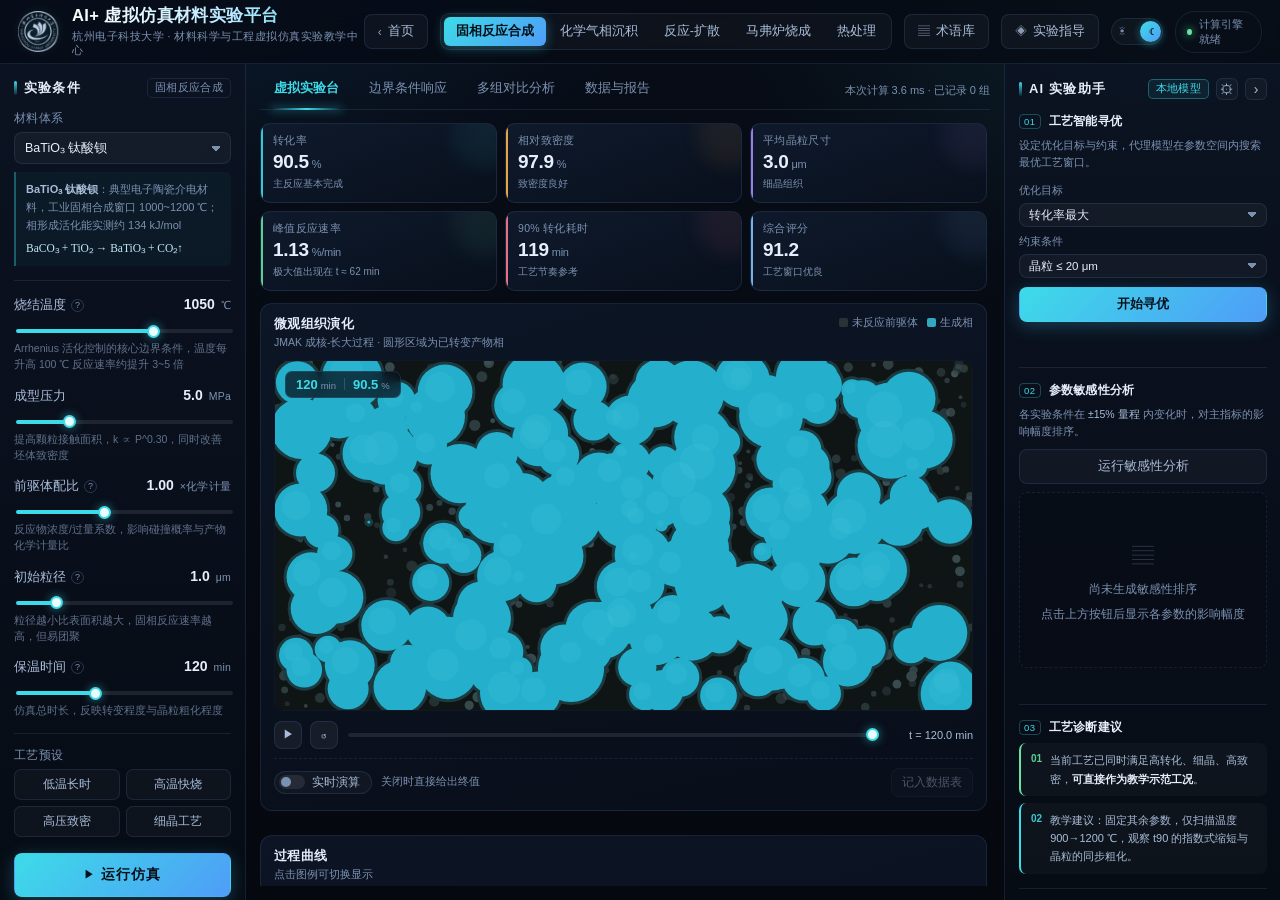
==== lab.html @ fe25102e "初始提交：AI+ 虚拟仿真材料实验平台 面向材料专业教学与工艺探索的网页端虚拟仿真平台，零外部依赖， 原生 HTML/CSS/JS 实现，双击 index.html 或本地起静态服务即可运行。  五个" ====
<!DOCTYPE html>
<html lang="zh-CN" data-theme="dark">
<head>
<meta charset="UTF-8">
<meta name="viewport" content="width=device-width, initial-scale=1.0">
<title>实验台 · AI+ 虚拟仿真材料实验平台</title>
<meta name="description" content="虚拟仿真材料实验台：调节温度、压力、浓度与装炉位置，实时逐步求解反应过程，支持多组对比、敏感性分析与实验报告生成。">
<link rel="icon" type="image/png" href="assets/favicon.png">
<meta name="theme-color" content="#0b1524">
<script>
  /* 首屏即应用主题，避免刷新时闪白/闪黑 */
  (function () {
    try {
      var t = localStorage.getItem('hdu-lab-theme');
      if (t === 'light' || t === 'dark') document.documentElement.setAttribute('data-theme', t);
    } catch (e) {}
  })();
</script>
<link rel="stylesheet" href="css/style.css">
</head>
<body>
<div class="app">

  <!-- 窄屏提示：<1180px 时自动出现 -->
  <div class="narrow-hint" id="narrowHint" hidden>
    <b>窄屏模式</b>
    <span>当前窗口宽度不足 1180px，实验台已改为纵向堆叠显示，图表与参数建议在更宽的屏幕（如 1366×768 以上）上使用。</span>
    <button class="nh-close" id="btnNarrowClose" type="button">知道了</button>
  </div>

  <!-- ======================= 顶部品牌栏 ======================= -->
  <header class="topbar">
    <div class="brand">
      <div class="brand-mark">
        <img class="bm-light" src="assets/hdu-emblem-light.png" alt="杭州电子科技大学校徽">
        <img class="bm-blue" src="assets/hdu-emblem-blue.png" alt="">
      </div>
      <div class="brand-text">
        <h1>AI+ 虚拟仿真材料实验平台</h1>
        <p>杭州电子科技大学 · 材料科学与工程虚拟仿真实验教学中心</p>
      </div>
    </div>
    <div class="top-right">
      <a class="btn ghost home-back" href="index.html" title="返回首页">
        <span class="ico">‹</span> 首页
      </a>
      <div class="seg" id="moduleSwitch"></div>
      <button class="btn ghost" id="btnGlossary">
        <span class="ico">▤</span> 术语库
      </button>
      <button class="btn ghost" id="btnGuide">
        <span class="ico">◈</span> 实验指导
      </button>
      <button class="theme-switch" id="btnTheme" role="switch" aria-checked="true" title="切换亮色 / 深色模式" aria-label="切换亮色 / 深色模式">
        <i class="ts-ico sun">☀</i><i class="ts-ico moon">☾</i><span class="ts-knob"></span>
      </button>
      <div class="status-pill"><i></i><span>计算引擎就绪</span></div>
    </div>
  </header>

  <main class="layout">

    <!-- ======================= 左：实验条件 ======================= -->
    <aside class="panel panel-left">
      <div class="panel-head">
        <h2>实验条件</h2>
        <span class="tag" id="moduleTag">固相反应</span>
      </div>

      <div class="sub-block">
        <label class="field-label">材料体系</label>
        <div class="select-wrap">
          <select id="materialSelect"></select>
        </div>
        <div class="material-note" id="materialNote"></div>
      </div>

      <div class="divider"></div>

      <div class="sliders" id="paramList"></div>

      <div class="divider"></div>

      <div class="sub-block">
        <label class="field-label">工艺预设</label>
        <div class="preset-grid" id="presetList"></div>
      </div>

      <button class="btn primary run-btn" id="btnRun">
        <span class="run-ico">▶</span> 运行仿真
      </button>
      <div class="run-hint">调整参数后点击运行，结果将自动写入数据记录</div>
    </aside>

    <!-- ======================= 中：主工作区 ======================= -->
    <section class="stage">
      <div class="tabs" id="mainTabs">
        <button class="tab active" data-tab="bench">虚拟实验台</button>
        <button class="tab" data-tab="response">边界条件响应</button>
        <button class="tab" data-tab="compare">多组对比分析</button>
        <button class="tab" data-tab="data">数据与报告</button>
        <div class="tab-info" id="tabInfo"></div>
      </div>

      <!-- ---------- 实验台 ---------- -->
      <div class="tab-body active" data-body="bench">
        <div class="kpi-row" id="kpiRow"></div>

        <div class="viz-grid">
          <div class="card viz-card">
            <div class="card-head">
              <div>
                <h3 id="vizTitle">微观组织演化</h3>
                <span class="card-sub" id="vizSub">JMAK 成核-长大过程实时可视化</span>
              </div>
              <div class="legend" id="vizLegend"></div>
            </div>
            <div class="canvas-wrap">
              <canvas id="vizCanvas"></canvas>
              <div class="viz-hud">
                <span class="hud-item"><b id="hudT">0</b><i>min</i></span>
                <span class="hud-sep"></span>
                <span class="hud-item"><b id="hudP">0</b><i id="hudPUnit">%</i></span>
              </div>
            </div>
            <div class="viz-bar">
              <button class="btn icon" id="btnPlay" title="播放/暂停">▶</button>
              <button class="btn icon" id="btnRewind" title="回到起点">↺</button>
              <input type="range" id="timeline" min="0" max="1000" value="1000">
              <span class="time-read" id="timeLabel">t = 0 min</span>
            </div>
            <div class="live-bar" id="liveBar">
              <div class="live-row">
                <button class="live-toggle" id="btnLive" role="switch" aria-checked="false"
                        title="不预先算完整段，按真实时间逐步求解">
                  <span class="lt-track"><i></i></span>
                  <span class="lt-text">实时演算</span>
                </button>
                <span class="live-state" id="liveState">关闭时直接给出终值</span>
                <button class="btn sm ghost live-keep" id="btnKeep" disabled>记入数据表</button>
              </div>
              <div class="live-speed" id="liveSpeed" hidden>
                <span class="ls-label">现实 1 s ≈</span>
                <input type="range" id="liveRate" class="ls-range" min="1" max="60" step="1" value="10"
                       aria-label="时间换算：现实一秒对应的模拟分钟数">
                <span class="ls-rate-val" id="liveRateVal">10</span>
                <span class="ls-label">min 模拟</span>
                <span class="ls-meta" id="liveMeta">全程约 12 s</span>
              </div>
            </div>
          </div>

          <div class="card chart-card">
            <div class="card-head">
              <div>
                <h3>过程曲线</h3>
                <span class="card-sub">点击图例可切换显示</span>
              </div>
            </div>
            <div class="chips" id="seriesChips"></div>
            <div class="chart-wrap tall"><canvas id="chartProcess"></canvas></div>
          </div>
        </div>

        <div class="card insight-card">
          <div class="card-head">
            <div>
              <h3>实验现象解读</h3>
              <span class="card-sub">基于本次仿真结果自动生成</span>
            </div>
            <span class="ai-badge">AI 解读</span>
          </div>
          <div class="insight-grid" id="insightGrid"></div>
        </div>
      </div>

      <!-- ---------- 响应曲线 ---------- -->
      <div class="tab-body" data-body="response">
        <div class="card">
          <div class="card-head">
            <div>
              <h3>边界条件 → 实验结果的响应关系</h3>
              <span class="card-sub">固定其余参数，扫描单一实验条件，观察指标变化趋势</span>
            </div>
            <div class="seg small" id="sweepSwitch"></div>
          </div>
          <div class="chart-wrap xl"><canvas id="chartSweep"></canvas></div>
          <div class="sweep-note" id="sweepNote"></div>
        </div>
        <div class="sweep-grid" id="sweepCards"></div>
      </div>

      <!-- ---------- 对比分析 ---------- -->
      <div class="tab-body" data-body="compare">
        <div class="toolbar">
          <div class="tool-left">
            <span class="count-badge"><b id="cmpCount">0</b> 组实验待对比</span>
            <span class="tool-hint" id="cmpHint">运行仿真后可点击「加入对比」</span>
          </div>
          <div class="tool-right">
            <button class="btn ghost sm" id="btnAddCompare">＋ 加入当前结果</button>
            <button class="btn ghost sm" id="btnClearCompare">清空对比</button>
          </div>
        </div>

        <div class="compare-grid">
          <div class="card">
            <div class="card-head">
              <div><h3>过程曲线对比</h3><span class="card-sub" id="cmpChartSub">归一化主指标随时间的演化</span></div>
            </div>
            <div class="chart-wrap tall">
              <canvas id="chartCompare"></canvas>
              <div class="chart-empty" id="cmpEmptyA"><span class="es-ico">◫</span>暂无对比数据<br>运行仿真后点击「＋ 加入当前结果」</div>
            </div>
          </div>
          <div class="card">
            <div class="card-head">
              <div><h3>关键指标对比</h3><span class="card-sub" id="cmpBarSub">综合评分</span></div>
              <select class="mini-select" id="cmpMetricSelect"></select>
            </div>
            <div class="chart-wrap tall">
              <canvas id="chartCompareBar"></canvas>
              <div class="chart-empty" id="cmpEmptyB"><span class="es-ico">▤</span>暂无对比数据</div>
            </div>
          </div>
        </div>

        <div class="card">
          <div class="card-head"><div><h3>对比数据表</h3><span class="card-sub">参数与结果逐项对照</span></div></div>
          <div class="table-wrap" id="compareTableWrap"></div>
        </div>
      </div>

      <!-- ---------- 数据与报告 ---------- -->
      <div class="tab-body" data-body="data">
        <div class="toolbar">
          <div class="tool-left">
            <span class="count-badge"><b id="dataCount">0</b> 条仿真记录</span>
            <span class="data-save-note">记录保存在本标签页，刷新不丢</span>
          </div>
          <div class="tool-right">
            <button class="btn ghost sm" id="btnClearData">清空本模块</button>
            <button class="btn ghost sm" id="btnExport">导出 CSV</button>
            <button class="btn ghost sm" id="btnReport">生成实验报告</button>
          </div>
        </div>
        <div class="card">
          <div class="table-wrap tall" id="dataTableWrap"></div>
        </div>
      </div>
    </section>

    <!-- ======================= 右：AI 助手 ======================= -->
    <aside class="panel panel-right" id="aiPanel">

      <!-- 收起态：竖向把手 -->
      <button class="ai-rail" id="btnAiExpand" type="button" title="展开 AI 实验助手" aria-label="展开 AI 实验助手" aria-expanded="false">
        <span class="ai-rail-chev">‹</span>
        <span class="ai-rail-badge">AI</span>
        <span class="ai-rail-text">实验助手</span>
      </button>

      <!-- 展开态：完整内容 -->
      <div class="ai-body" id="aiBody">
      <div class="panel-head">
        <h2>AI 实验助手</h2>
        <div class="panel-head-right">
          <span class="tag accent" id="aiTag">本地模型</span>
          <button class="ai-collapse" id="btnAiConfig" type="button" title="接入外部大模型" aria-label="接入外部大模型">⚙</button>
          <button class="ai-collapse" id="btnAiCollapse" type="button" title="收起面板" aria-label="收起 AI 实验助手" aria-expanded="true">›</button>
        </div>
      </div>

      <div class="ai-block">
        <div class="ai-block-head">
          <span class="ai-idx">01</span>
          <h3>工艺智能寻优</h3>
        </div>
        <p class="ai-desc">设定优化目标与约束，代理模型在参数空间内搜索最优工艺窗口。</p>
        <div class="ai-form">
          <label>优化目标</label>
          <select class="mini-select" id="aiObjective"></select>
          <label>约束条件</label>
          <select class="mini-select" id="aiConstraint"></select>
        </div>
        <button class="btn primary block" id="btnOptimize">开始寻优</button>
        <div class="ai-status" id="aiOptStatus"></div>
        <div class="ai-result" id="aiOptResult"></div>
      </div>

      <div class="divider"></div>

      <div class="ai-block">
        <div class="ai-block-head">
          <span class="ai-idx">02</span>
          <h3>参数敏感性分析</h3>
        </div>
        <p class="ai-desc">各实验条件在 <b>±15% 量程</b> 内变化时，对主指标的影响幅度排序。</p>
        <button class="btn ghost block" id="btnSens">运行敏感性分析</button>
        <div class="chart-wrap sens">
          <canvas id="sensCanvas"></canvas>
          <div class="chart-empty" id="sensEmpty">
            <span class="es-ico">▤</span>
            <span>尚未生成敏感性排序</span>
            <span>点击上方按钮后显示各参数的影响幅度</span>
          </div>
        </div>
        <div class="ai-status" id="sensNote"></div>
      </div>

      <div class="divider"></div>

      <div class="ai-block">
        <div class="ai-block-head">
          <span class="ai-idx">03</span>
          <h3>工艺诊断建议</h3>
        </div>
        <div class="advice-list" id="adviceList"></div>
      </div>

      <div class="divider"></div>

      <div class="ai-block ai-chat-block">
        <div class="ai-block-head">
          <span class="ai-idx">04</span>
          <h3>对话解读</h3>
          <span class="ai-model" id="aiModelChip">未接入</span>
          <button class="ai-mini-btn" id="btnAiClear" type="button" title="清空对话记录">清空</button>
        </div>
        <div class="ai-data-notice" id="aiDataNotice" hidden>
          <b>发送前请确认</b>
          <p>接入外部模型后，本次提问会连同<b>当前工况摘要</b>（模块、材料、全部参数、结果指标、本地诊断）一起发送给你配置的接口 <code id="aiNoticeEp"></code>。关闭配置里的「附带实验上下文」开关则只发送你的问题。</p>
          <div class="ai-notice-actions">
            <button class="btn ghost sm" id="btnAiNoticeCancel" type="button">取消</button>
            <button class="btn primary sm" id="btnAiNoticeOk" type="button">我知道了，继续发送</button>
          </div>
        </div>
        <div class="ai-chat" id="aiChat">
          <div class="ai-chat-empty" id="aiChatEmpty">
            <span class="ace-ico">✧</span>
            <p>接入外部大模型后，可以把当前实验条件与结果一并发过去提问。</p>
            <button class="btn ghost sm" id="btnAiConfig2" type="button">接入外部 API</button>
          </div>
        </div>
        <div class="ai-quick" id="aiQuick">
          <button type="button" data-q="解释当前这组结果">解释当前结果</button>
          <button type="button" data-q="为什么不均匀？炉内温度和转化率的差异是怎么来的">为什么不均匀</button>
          <button type="button" data-q="下一组实验该怎么设计？给出具体参数和建议">下一组怎么设计</button>
        </div>
        <div class="ai-input">
          <textarea id="aiInput" rows="1" placeholder="提问…（Enter 发送，Shift+Enter 换行）" spellcheck="false"></textarea>
          <button class="btn primary sm" id="btnAiSend" type="button">发送</button>
        </div>
        <div class="ai-status" id="aiChatStatus"></div>
      </div>
      </div>
    </aside>
  </main>
</div>

<!-- ======================= 实验指导弹窗 ======================= -->
<div class="modal" id="guideModal">
  <div class="modal-card wide">
    <div class="modal-head">
      <h2>实验指导 · <span id="guideModule">固相反应合成</span></h2>
      <button class="modal-close" data-close="guideModal">✕</button>
    </div>
    <div class="modal-body" id="guideBody"></div>
  </div>
</div>

<!-- ======================= 实验报告弹窗 ======================= -->
<div class="modal" id="reportModal">
  <div class="modal-card wide">
    <div class="modal-head">
      <h2>虚拟仿真实验报告</h2>
      <div class="modal-actions">
        <button class="btn ghost sm" id="btnPrint">打印 / 存为 PDF</button>
        <button class="modal-close" data-close="reportModal">✕</button>
      </div>
    </div>
    <div class="modal-body" id="reportBody"></div>
  </div>
</div>

<!-- ======================= 术语资料库弹窗 ======================= -->
<div class="modal" id="glossaryModal">
  <div class="modal-card wide gl-card-modal">
    <div class="modal-head">
      <h2>专业术语资料库 <span class="gl-total" id="glCount"></span></h2>
      <button class="modal-close" data-close="glossaryModal">✕</button>
    </div>
    <div class="gl-toolbar">
      <div class="gl-search">
        <span class="gl-search-ico">⌕</span>
        <input id="glSearch" type="text" autocomplete="off" spellcheck="false"
               placeholder="搜索术语、英文名或符号：活化能 / Damköhler / Da / 边界">
        <button class="gl-clear" id="glClear" title="清空">✕</button>
      </div>
      <div class="gl-cats" id="glCats"></div>
    </div>
    <div class="modal-body gl-body" id="glBody"></div>
  </div>
</div>

<!-- ======================= 接入外部大模型 ======================= -->
<div class="modal" id="aiConfigModal">
  <div class="modal-card ai-cfg-card">
    <div class="modal-head">
      <h2>接入外部大模型</h2>
      <button class="modal-close" data-close="aiConfigModal">✕</button>
    </div>
    <div class="modal-body ai-cfg-body">
      <p class="ai-cfg-lead">
        支持任何 <b>OpenAI 兼容</b> 的 <code>/chat/completions</code> 接口（DeepSeek、Kimi、通义千问、硅基流动、
        本地 Ollama / LM Studio 等）。密钥只保存在本机浏览器的 localStorage 里，不会上传到别处。
      </p>

      <div class="ai-cfg-grid">
        <label class="ai-cfg-field">
          <span>服务商</span>
          <select id="aiCfgPreset" class="mini-select"></select>
        </label>
        <label class="ai-cfg-field">
          <span>模型</span>
          <input id="aiCfgModel" type="text" autocomplete="off" spellcheck="false" placeholder="deepseek-chat">
        </label>
        <label class="ai-cfg-field wide">
          <span>接口地址（Base URL）</span>
          <input id="aiCfgBase" type="text" autocomplete="off" spellcheck="false" placeholder="https://api.deepseek.com/v1">
        </label>
        <label class="ai-cfg-field wide">
          <span>API Key</span>
          <input id="aiCfgKey" type="password" autocomplete="off" spellcheck="false" placeholder="sk-…">
        </label>
        <label class="ai-cfg-field">
          <span>温度</span>
          <input id="aiCfgTemp" type="number" step="0.1" min="0" max="2" value="0.4">
        </label>
        <label class="ai-cfg-field">
          <span>最大输出 tokens</span>
          <input id="aiCfgMax" type="number" step="64" min="128" max="8192" value="1200">
        </label>
      </div>

      <label class="ai-cfg-check">
        <input id="aiCfgContext" type="checkbox" checked>
        <span>提问时自动附带当前模块、实验参数、结果指标与本地诊断作为上下文</span>
      </label>

      <div class="ai-cfg-tip" id="aiCfgTip">
        浏览器直连要求接口允许跨域（CORS）。若提示「无法连接」，多半是该服务未开放浏览器直连，
        可换用支持 CORS 的服务商，或在本机搭一个转发服务。
      </div>

      <div class="ai-cfg-actions">
        <button class="btn ghost sm" id="btnAiCfgClear" type="button">清除配置</button>
        <button class="btn ghost sm" id="btnAiCfgTest" type="button">测试连接</button>
        <button class="btn primary sm" id="btnAiCfgSave" type="button">保存</button>
      </div>
      <div class="ai-cfg-status" id="aiCfgStatus"></div>
    </div>
  </div>
</div>

<div class="toast-wrap" id="toastWrap"></div>

<!-- 仿真内核：基础设施 → 各实验模块（模型 + 界面配置）→ 引擎 → 聚合入口，顺序不可调换 -->
<script src="js/core/base.js"></script>
<script src="js/modules/solid.js"></script>
<script src="js/modules/cvd.js"></script>
<script src="js/modules/rd.js"></script>
<script src="js/modules/kiln.js"></script>
<script src="js/modules/heat.js"></script>
<script src="js/modules/solid.ui.js"></script>
<script src="js/modules/cvd.ui.js"></script>
<script src="js/modules/rd.ui.js"></script>
<script src="js/modules/kiln.ui.js"></script>
<script src="js/modules/heat.ui.js"></script>
<script src="js/engine/run.js"></script>
<script src="js/engine/live.js"></script>
<script src="js/engine/study.js"></script>
<script src="js/sim.js"></script>

<!-- 界面层 -->
<script src="js/charts.js"></script>
<script src="js/glossary.js"></script>
<script src="js/ai-api.js"></script>
<script src="js/theme.js"></script>
<script src="js/app.js"></script>
</body>
</html>
---- css/style.css ----
/* =========================================================================
   AI+ 虚拟仿真材料实验平台 · 视觉样式
   深色科研风：深空蓝底 + 青色主色 + 琥珀辅助色
   ========================================================================= */

:root {
  /* ---------- 语义色 ---------- */
  --bg: #060a13;
  --bg2: #0a1020;
  --panel: #0b1322;
  --panel2: #0e1728;
  --line: rgba(120, 170, 235, 0.13);
  --line2: rgba(120, 170, 235, 0.26);
  --line-mid: rgba(120, 170, 235, 0.16);
  --line-soft: rgba(120, 170, 235, 0.09);
  --line-soft2: rgba(120, 170, 235, 0.07);
  --txt: #e7eefb;
  --txt2: #a9bdd9;
  --txt3: #7b91b1;
  --cyan: #3ddbe8;
  --blue: #4f9df7;
  --amber: #ffb347;
  --violet: #a78bfa;
  --green: #66e3a0;
  --red: #ff7b93;
  --hdu: #1c4e8f;
  --r: 12px;

  /* ---------- 三栏宽度（右栏可收起） ---------- */
  --left-w: 292px;
  --right-w: 322px;
  --ai-w: 322px;
  --rail-w: 46px;
  --font: "Microsoft YaHei", "PingFang SC", "Helvetica Neue", "Segoe UI", Arial, sans-serif;

  /* ---------- 表面 ---------- */
  --body-img:
    radial-gradient(900px 520px at 12% -10%, rgba(35, 110, 180, 0.20), transparent 62%),
    radial-gradient(760px 480px at 92% 0%, rgba(61, 219, 232, 0.10), transparent 60%),
    linear-gradient(180deg, #070c16 0%, #05080f 100%);
  --topbar-bg: rgba(7, 12, 21, 0.82);
  --panel-bg: linear-gradient(180deg, rgba(11, 19, 34, 0.9), rgba(7, 12, 21, 0.9));
  --kpi-bg: linear-gradient(160deg, rgba(16, 27, 46, 0.92), rgba(10, 17, 30, 0.86));
  --card-bg: linear-gradient(165deg, rgba(14, 23, 40, 0.9), rgba(9, 15, 27, 0.88));
  --card-bg2: rgba(14, 23, 40, 0.7);
  --canvas-bg: #050a12;
  --hud-bg: rgba(6, 11, 20, 0.72);
  --empty-bg: rgba(8, 13, 23, 0.72);
  --th-bg: #101a2c;
  --opt-bg: #0d1727;
  --scrim: rgba(3, 6, 12, 0.72);
  --modal-bg: linear-gradient(170deg, #0d1728, #080e1a);
  --toast-bg: rgba(13, 23, 40, 0.96);

  /* ---------- 叠加层（底色之上的提亮 / 压暗） ---------- */
  --fill-0: rgba(255, 255, 255, 0.026);
  --fill-1: rgba(255, 255, 255, 0.03);
  --fill-2: rgba(255, 255, 255, 0.035);
  --fill-3: rgba(255, 255, 255, 0.04);
  --fill-4: rgba(255, 255, 255, 0.05);
  --fill-5: rgba(255, 255, 255, 0.06);
  --fill-6: rgba(255, 255, 255, 0.09);

  /* ---------- 强调与文字 ---------- */
  --accent-bg: linear-gradient(135deg, #3ddbe8, #4f9df7);
  --accent-ink: #041018;
  --title-grad: linear-gradient(92deg, #ffffff 0%, #b7e8ff 55%, #3ddbe8 100%);
  --code-txt: #bfe8f5;
  --formula-txt: #c9e9f7;
  --thumb: #eafcff;
  --scroll: rgba(120, 170, 235, 0.16);
  --scroll-hover: rgba(120, 170, 235, 0.3);

  /* ---------- 阴影 ---------- */
  --sh-card: 0 30px 80px rgba(0, 0, 0, 0.6);
  --sh-toast: 0 12px 30px rgba(0, 0, 0, 0.5);

  /* ---------- 图表（供 Canvas 引擎读取） ---------- */
  --chart-1: #3ddbe8;
  --chart-2: #ffb347;
  --chart-3: #a78bfa;
  --chart-4: #66e3a0;
  --chart-5: #ff7b93;
  --chart-6: #7fc4ff;
  --chart-axis: rgba(150, 175, 210, 0.62);
  --chart-axis-mid: rgba(150, 175, 210, 0.6);
  --chart-axis-dim: rgba(150, 175, 210, 0.55);
  --chart-axis-soft: rgba(150, 175, 210, 0.5);
  --chart-grid: rgba(140, 175, 225, 0.10);
  --chart-grid-soft: rgba(140, 175, 225, 0.07);
  --chart-grid-strong: rgba(140, 175, 225, 0.22);
  --chart-legend: rgba(190, 210, 235, 0.85);
  --chart-cross: rgba(200, 225, 255, 0.35);
  --chart-hover: rgba(255, 255, 255, 0.5);
  --chart-tip-bg: rgba(9, 15, 27, 0.94);
  --chart-tip-border: rgba(130, 180, 240, 0.28);
  --chart-tip-title: rgba(210, 230, 255, 0.95);
  --chart-tip-txt: #dbe8fb;
  --chart-ring: #0a1120;
  --chart-mark: #ffffff;
}

/* ======================= 亮色模式 ======================= */
html[data-theme="light"] {
  --bg: #eef3f9;
  --bg2: #e4ecf5;
  --panel: #ffffff;
  --panel2: #f5f8fc;
  --line: rgba(24, 64, 110, 0.13);
  --line2: rgba(24, 64, 110, 0.26);
  --line-mid: rgba(24, 64, 110, 0.15);
  --line-soft: rgba(24, 64, 110, 0.09);
  --line-soft2: rgba(24, 64, 110, 0.07);
  --txt: #0f2036;
  --txt2: #3d5675;
  --txt3: #6b8098;
  --cyan: #0a7d90;
  --blue: #2a6fd0;
  --amber: #b97311;
  --violet: #6d4fd0;
  --green: #0f9a63;
  --red: #cf3552;

  --body-img:
    radial-gradient(900px 520px at 12% -10%, rgba(120, 180, 235, 0.34), transparent 62%),
    radial-gradient(760px 480px at 92% 0%, rgba(61, 219, 232, 0.16), transparent 60%),
    linear-gradient(180deg, #f8fbfe 0%, #e8eef7 100%);
  --topbar-bg: rgba(255, 255, 255, 0.88);
  --panel-bg: linear-gradient(180deg, rgba(255, 255, 255, 0.95), rgba(242, 247, 252, 0.95));
  --kpi-bg: linear-gradient(160deg, #ffffff, #f2f7fc);
  --card-bg: linear-gradient(165deg, #ffffff, #f7fafd);
  --card-bg2: #ffffff;
  --canvas-bg: #f3f7fb;
  --hud-bg: rgba(255, 255, 255, 0.88);
  --empty-bg: rgba(247, 250, 253, 0.9);
  --th-bg: #e9f0f9;
  --opt-bg: #ffffff;
  --scrim: rgba(18, 34, 54, 0.46);
  --modal-bg: linear-gradient(170deg, #ffffff, #f3f7fc);
  --toast-bg: #ffffff;

  --fill-0: rgba(17, 45, 84, 0.035);
  --fill-1: rgba(17, 45, 84, 0.042);
  --fill-2: rgba(17, 45, 84, 0.048);
  --fill-3: rgba(17, 45, 84, 0.055);
  --fill-4: rgba(17, 45, 84, 0.065);
  --fill-5: rgba(17, 45, 84, 0.08);
  --fill-6: rgba(17, 45, 84, 0.11);

  --accent-bg: linear-gradient(135deg, #45d8e6, #7fc4ff);
  --accent-ink: #052028;
  --title-grad: linear-gradient(92deg, #0f2036 0%, #134a75 46%, #0a7d90 100%);
  --code-txt: #0b5a6a;
  --formula-txt: #12455f;
  --thumb: #ffffff;
  --scroll: rgba(24, 64, 110, 0.18);
  --scroll-hover: rgba(24, 64, 110, 0.34);

  --sh-card: 0 24px 64px rgba(20, 45, 80, 0.18);
  --sh-toast: 0 10px 26px rgba(24, 64, 110, 0.16);

  --chart-1: #0b8fa3;
  --chart-2: #c07a14;
  --chart-3: #6d4fd0;
  --chart-4: #0f9a63;
  --chart-5: #d13a58;
  --chart-6: #2a6fd0;
  --chart-axis: rgba(38, 64, 96, 0.76);
  --chart-axis-mid: rgba(38, 64, 96, 0.72);
  --chart-axis-dim: rgba(38, 64, 96, 0.68);
  --chart-axis-soft: rgba(38, 64, 96, 0.6);
  --chart-grid: rgba(30, 70, 120, 0.11);
  --chart-grid-soft: rgba(30, 70, 120, 0.07);
  --chart-grid-strong: rgba(30, 70, 120, 0.2);
  --chart-legend: rgba(38, 64, 96, 0.85);
  --chart-cross: rgba(30, 70, 120, 0.45);
  --chart-hover: rgba(30, 70, 120, 0.45);
  --chart-tip-bg: rgba(255, 255, 255, 0.98);
  --chart-tip-border: rgba(24, 64, 110, 0.16);
  --chart-tip-title: rgba(15, 32, 54, 0.95);
  --chart-tip-txt: #12263d;
  --chart-ring: #ffffff;
  --chart-mark: #0a7d90;
}

* { box-sizing: border-box; }

/* 全站禁用斜体与文字装饰线：中文排版里斜体既难看又容易被误读为强调，
   下划线只保留给需要区分的编辑态内容。按钮、链接、术语计数一律不受影响。
   font-synthesis-style 关掉合成倾斜：字体缺字时浏览器会自动把正体拉斜，
   单看 CSS 查不出斜体来源，这一条才能从渲染层堵住。 */
a, em, i, u, s, cite, dfn, var {
  font-style: normal;
  font-synthesis-style: none;
}
a.btn, a.hero-btn, a.mod-card, a.brand-link, a.gl-rel, .gl-rel a {
  text-decoration: none;
}

html, body {
  height: 100%;
  margin: 0;
  background: var(--bg);
  color: var(--txt);
  font-family: var(--font);
  font-size: 13px;
  -webkit-font-smoothing: antialiased;
}

body {
  background-image: var(--body-img);
  background-attachment: fixed;
  overflow: hidden;
}

.app {
  height: 100%;
  display: flex;
  flex-direction: column;
  min-width: 1180px;
}

/* ------------------------------- 顶栏 ------------------------------- */
.topbar {
  height: 64px;
  flex: 0 0 64px;
  display: flex;
  align-items: center;
  justify-content: space-between;
  padding: 0 18px;
  border-bottom: 1px solid var(--line);
  background: var(--topbar-bg);
  backdrop-filter: blur(12px);
  position: relative;
  z-index: 20;
}

.brand { display: flex; align-items: center; gap: 13px; }

.brand-mark {
  position: relative;
  width: 41px;
  height: 41px;
  flex: 0 0 auto;
  display: flex;
  align-items: center;
  justify-content: center;
}
.brand-mark::before {
  content: '';
  position: absolute;
  inset: -7px;
  border-radius: 50%;
  background: radial-gradient(circle, rgba(61, 219, 232, 0.13), transparent 68%);
  opacity: 0;
}
html[data-theme="dark"] .brand-mark::before { opacity: 1; }
.brand-mark img {
  position: relative;
  width: 100%;
  height: 100%;
  object-fit: contain;
  display: block;
}
html[data-theme="dark"] .brand-mark .bm-blue,
html[data-theme="light"] .brand-mark .bm-light { display: none; }

.brand-text h1 {
  margin: 0;
  font-size: 16.5px;
  font-weight: 600;
  letter-spacing: 0.4px;
  background: var(--title-grad);
  -webkit-background-clip: text;
  background-clip: text;
  color: transparent;
}
.brand-text p {
  margin: 3px 0 0;
  font-size: 10.5px;
  color: var(--txt3);
  letter-spacing: 0.5px;
}

.top-right { display: flex; align-items: center; gap: 12px; }

/* 主题切换 */
.theme-switch {
  position: relative;
  width: 52px;
  height: 27px;
  flex: 0 0 auto;
  display: inline-flex;
  align-items: center;
  justify-content: space-between;
  padding: 0 7px;
  border: 1px solid var(--line);
  border-radius: 20px;
  background: var(--fill-1);
  cursor: pointer;
  font-family: var(--font);
  transition: border-color 0.18s, background 0.18s;
}
.theme-switch:hover { border-color: var(--line2); }
.theme-switch .ts-ico {
  position: relative;
  z-index: 1;
  font-size: 11px;
  font-style: normal;
  line-height: 1;
  color: var(--txt3);
  transition: color 0.18s;
}
.theme-switch .ts-knob {
  position: absolute;
  top: 2px;
  left: 2px;
  width: 21px;
  height: 21px;
  border-radius: 50%;
  background: var(--accent-bg);
  box-shadow: 0 2px 9px rgba(61, 219, 232, 0.45);
  transition: transform 0.24s cubic-bezier(0.34, 1.36, 0.5, 1);
}
html[data-theme="dark"] .theme-switch .ts-knob { transform: translateX(26px); }
html[data-theme="light"] .theme-switch .sun,
html[data-theme="dark"] .theme-switch .moon { color: var(--accent-ink); text-shadow: none; }

.seg {
  display: flex;
  gap: 2px;
  padding: 3px;
  border: 1px solid var(--line);
  border-radius: 9px;
  background: var(--fill-1);
}
.seg button {
  border: 0;
  background: transparent;
  color: var(--txt2);
  font-family: var(--font);
  font-size: 12.5px;
  padding: 6px 12px;
  border-radius: 6px;
  cursor: pointer;
  transition: all 0.16s;
  white-space: nowrap;
}
.seg button:hover { color: var(--txt); background: var(--fill-4); }
.seg button.active {
  color: var(--accent-ink);
  background: var(--accent-bg);
  font-weight: 600;
  box-shadow: 0 2px 12px rgba(61, 219, 232, 0.35);
}
.seg.small button { font-size: 11.5px; padding: 4px 10px; }

.status-pill {
  display: flex;
  align-items: center;
  gap: 7px;
  font-size: 11px;
  color: var(--txt3);
  border: 1px solid var(--line);
  border-radius: 20px;
  padding: 5px 11px;
}
.status-pill i {
  width: 6px; height: 6px; border-radius: 50%;
  background: var(--green);
  box-shadow: 0 0 8px var(--green);
  animation: pulse 2.4s infinite;
}
@keyframes pulse { 0%,100% { opacity: 1; } 50% { opacity: 0.35; } }

/* ------------------------------- 布局 ------------------------------- */
.layout {
  flex: 1;
  min-height: 0;
  display: grid;
  grid-template-columns: var(--left-w) minmax(0, 1fr) var(--right-w);
  transition: grid-template-columns 0.28s cubic-bezier(0.4, 0, 0.2, 1);
}

.panel {
  min-height: 0;
  overflow-y: auto;
  overflow-x: hidden;
  padding: 14px;
  background: var(--panel-bg);
}
.panel-left { border-right: 1px solid var(--line); }

/* --------- 右栏：AI 实验助手（可收起） --------- */
.panel-right {
  border-left: 1px solid var(--line);
  padding: 0;
  overflow: hidden;
  position: relative;
  display: flex;
  flex-direction: column;
  min-width: 0;
}
.ai-body {
  flex: 1;
  min-height: 0;
  width: var(--ai-w);
  padding: 14px;
  overflow-y: auto;
  overflow-x: hidden;
  opacity: 1;
  transition: opacity 0.16s ease;
}
body.ai-collapsed { --right-w: var(--rail-w); }
body.ai-collapsed .ai-body { opacity: 0; pointer-events: none; }

.ai-rail {
  display: none;
  position: absolute;
  inset: 0;
  width: 100%;
  margin: 0;
  border: 0;
  padding: 16px 0 14px;
  background: transparent;
  font: inherit;
  color: var(--txt3);
  cursor: pointer;
  flex-direction: column;
  align-items: center;
  gap: 10px;
  transition: background 0.18s ease, color 0.18s ease;
}
body.ai-collapsed .ai-rail { display: flex; animation: railIn 0.28s ease; }
@keyframes railIn { from { opacity: 0; } }
.ai-rail:hover { background: var(--fill-3); color: var(--cyan); }
.ai-rail:focus-visible { outline: 2px solid var(--cyan); outline-offset: -3px; }
.ai-rail-chev {
  font-size: 15px;
  line-height: 1;
  color: var(--cyan);
  transform: translateX(1px);
}
.ai-rail-badge {
  font-size: 10px;
  font-weight: 700;
  line-height: 1;
  letter-spacing: 0.4px;
  color: var(--cyan);
  border: 1px solid rgba(61, 219, 232, 0.35);
  border-radius: 4px;
  padding: 3px 3px 2px;
  background: rgba(61, 219, 232, 0.08);
  transition: background 0.18s ease, border-color 0.18s ease;
}
.ai-rail:hover .ai-rail-badge { background: rgba(61, 219, 232, 0.16); border-color: rgba(61, 219, 232, 0.55); }
.ai-rail-text {
  writing-mode: vertical-rl;
  font-size: 12px;
  font-weight: 600;
  letter-spacing: 4px;
  color: var(--txt2);
  transition: color 0.18s ease;
}
.ai-rail:hover .ai-rail-text { color: var(--cyan); }

.panel-head-right { display: flex; align-items: center; gap: 7px; }
.ai-collapse {
  width: 22px; height: 22px;
  display: grid;
  place-items: center;
  padding: 0;
  border: 1px solid var(--line);
  border-radius: 6px;
  background: var(--fill-1);
  color: var(--txt2);
  font: inherit;
  font-size: 14px;
  line-height: 1;
  cursor: pointer;
  transition: all 0.18s ease;
}
.ai-collapse:hover {
  color: var(--cyan);
  border-color: rgba(61, 219, 232, 0.4);
  background: rgba(61, 219, 232, 0.1);
}
.ai-collapse:focus-visible { outline: 2px solid var(--cyan); outline-offset: 1px; }

.panel-head {
  display: flex;
  align-items: center;
  justify-content: space-between;
  margin-bottom: 13px;
}
.panel-head h2 {
  margin: 0;
  font-size: 13px;
  font-weight: 600;
  letter-spacing: 1.2px;
  color: var(--txt);
  position: relative;
  padding-left: 10px;
}
.panel-head h2::before {
  content: '';
  position: absolute;
  left: 0; top: 2px; bottom: 2px;
  width: 3px;
  border-radius: 2px;
  background: linear-gradient(180deg, var(--cyan), rgba(61, 219, 232, 0.1));
}

.tag {
  font-size: 10.5px;
  color: var(--txt3);
  border: 1px solid var(--line);
  border-radius: 5px;
  padding: 2px 7px;
  letter-spacing: 0.3px;
}
.tag.accent { color: var(--cyan); border-color: rgba(61, 219, 232, 0.35); background: rgba(61, 219, 232, 0.07); }

.divider { height: 1px; background: var(--line); margin: 14px 0; }

.field-label {
  display: block;
  font-size: 11.5px;
  color: var(--txt3);
  margin-bottom: 6px;
  letter-spacing: 0.4px;
}

/* --------------------------- 表单控件 --------------------------- */
.select-wrap, .mini-select {
  position: relative;
}
.select-wrap select, select.mini-select, .mini-select {
  width: 100%;
  appearance: none;
  background: var(--fill-3);
  border: 1px solid var(--line);
  color: var(--txt);
  font-family: var(--font);
  font-size: 12.5px;
  padding: 8px 26px 8px 10px;
  border-radius: 8px;
  cursor: pointer;
  outline: none;
  background-image: linear-gradient(45deg, transparent 50%, var(--txt3) 50%), linear-gradient(135deg, var(--txt3) 50%, transparent 50%);
  background-position: calc(100% - 14px) 51%, calc(100% - 9px) 51%;
  background-size: 5px 5px, 5px 5px;
  background-repeat: no-repeat;
  transition: border-color 0.16s;
}
.select-wrap select:hover, select.mini-select:hover { border-color: var(--line2); }
select option { background: var(--opt-bg); color: var(--txt); }

select.mini-select { width: auto; min-width: 132px; padding: 5px 24px 5px 9px; font-size: 11.5px; }

.material-note {
  margin-top: 8px;
  font-size: 11px;
  line-height: 1.65;
  color: var(--txt3);
  padding: 8px 10px;
  border-left: 2px solid rgba(61, 219, 232, 0.35);
  background: rgba(61, 219, 232, 0.045);
  border-radius: 0 6px 6px 0;
}
.material-note b { color: var(--txt2); font-weight: 600; }
.material-note .fml {
  display: block;
  margin-top: 5px;
  font-family: "Cambria Math", Georgia, serif;
  color: var(--code-txt);
  font-size: 11.5px;
}

/* 参数滑块 */
.sliders { display: flex; flex-direction: column; gap: 13px; }

.param-item .param-top {
  display: flex;
  justify-content: space-between;
  align-items: baseline;
  margin-bottom: 7px;
}
.param-name { font-size: 12.5px; color: var(--txt2); }
.param-q {
  appearance: none;
  -webkit-appearance: none;
  display: inline-flex;
  align-items: center;
  justify-content: center;
  width: 13px;
  height: 13px;
  margin-left: 5px;
  padding: 0;
  border: 1px solid var(--line2);
  border-radius: 50%;
  background: transparent;
  color: var(--txt3);
  font-family: var(--font);
  font-size: 9px;
  line-height: 1;
  vertical-align: 1px;
  cursor: pointer;
  transition: all 0.15s;
}
.param-q:hover {
  color: var(--cyan);
  border-color: var(--cyan);
  background: rgba(61, 219, 232, 0.12);
}
.param-val {
  font-size: 14px;
  font-weight: 600;
  color: var(--txt);
  font-variant-numeric: tabular-nums;
  letter-spacing: 0.2px;
}
.param-val .u { font-size: 10.5px; color: var(--txt3); font-weight: 400; margin-left: 2px; }

input[type="range"] {
  -webkit-appearance: none;
  appearance: none;
  width: 100%;
  height: 4px;
  border-radius: 3px;
  background: var(--fill-6);
  outline: none;
  cursor: pointer;
}
input[type="range"]::-webkit-slider-thumb {
  -webkit-appearance: none;
  width: 13px; height: 13px;
  border-radius: 50%;
  background: var(--thumb);
  border: 2px solid var(--cyan);
  box-shadow: 0 0 10px rgba(61, 219, 232, 0.55);
  cursor: grab;
  transition: transform 0.12s;
}
input[type="range"]::-webkit-slider-thumb:active { transform: scale(1.15); cursor: grabbing; }
input[type="range"]::-moz-range-thumb {
  width: 12px; height: 12px; border-radius: 50%;
  background: var(--thumb); border: 2px solid var(--cyan); cursor: grab;
}
.param-hint {
  font-size: 10.5px;
  color: var(--txt3);
  margin-top: 5px;
  line-height: 1.5;
  opacity: 0.75;
}

/* 预设 */
.preset-grid { display: grid; grid-template-columns: 1fr 1fr; gap: 6px; }
.preset-btn {
  border: 1px solid var(--line);
  background: var(--fill-1);
  color: var(--txt2);
  font-family: var(--font);
  font-size: 11.5px;
  padding: 7px 6px;
  border-radius: 7px;
  cursor: pointer;
  transition: all 0.16s;
  text-align: center;
}
.preset-btn:hover {
  border-color: rgba(61, 219, 232, 0.45);
  color: var(--cyan);
  background: rgba(61, 219, 232, 0.08);
}

/* 按钮 */
.btn {
  font-family: var(--font);
  font-size: 12.5px;
  border-radius: 8px;
  cursor: pointer;
  border: 1px solid transparent;
  transition: all 0.16s;
  display: inline-flex;
  align-items: center;
  justify-content: center;
  gap: 6px;
  padding: 8px 13px;
  white-space: nowrap;
  text-decoration: none;
  font-style: normal;
}
.btn.ghost {
  background: var(--fill-2);
  border-color: var(--line);
  color: var(--txt2);
}
.btn.ghost:hover { border-color: var(--line2); color: var(--txt); background: var(--fill-5); }
.btn.primary {
  background: var(--accent-bg);
  color: var(--accent-ink);
  font-weight: 600;
  box-shadow: 0 4px 18px rgba(61, 190, 232, 0.28);
}
.btn.primary:hover { filter: brightness(1.08); box-shadow: 0 6px 22px rgba(61, 190, 232, 0.4); }
.btn.primary:active { transform: translateY(1px); }
.btn.sm { padding: 6px 10px; font-size: 11.5px; }
.btn.block { width: 100%; }
.btn.icon {
  width: 28px; height: 28px; padding: 0;
  background: var(--fill-4);
  border: 1px solid var(--line);
  color: var(--txt2);
  font-size: 11px;
}
.btn.icon:hover { color: var(--cyan); border-color: rgba(61, 219, 232, 0.4); }
.btn:disabled { opacity: 0.45; cursor: not-allowed; }
.btn .ico { font-size: 12px; opacity: 0.8; }

.run-btn {
  width: 100%;
  height: 44px;
  font-size: 13.5px;
  letter-spacing: 1px;
  margin-top: 16px;
}
.run-ico { font-size: 10px; }
.run-hint {
  font-size: 10.5px;
  color: var(--txt3);
  text-align: center;
  margin-top: 8px;
  line-height: 1.5;
}

/* ------------------------------- 主区 ------------------------------- */
.stage {
  min-height: 0;
  display: flex;
  flex-direction: column;
  padding: 0 14px 14px;
}

.tabs {
  flex: 0 0 46px;
  display: flex;
  align-items: flex-end;
  gap: 2px;
  border-bottom: 1px solid var(--line);
}
.tab {
  border: 0;
  background: transparent;
  color: var(--txt3);
  font-family: var(--font);
  font-size: 12.5px;
  padding: 0 14px 12px;
  cursor: pointer;
  position: relative;
  transition: color 0.16s;
}
.tab:hover { color: var(--txt2); }
.tab.active { color: var(--cyan); font-weight: 600; }
.tab.active::after {
  content: '';
  position: absolute;
  left: 10px; right: 10px; bottom: -1px;
  height: 2px;
  border-radius: 2px;
  background: linear-gradient(90deg, transparent, var(--cyan), transparent);
  box-shadow: 0 0 8px rgba(61, 219, 232, 0.7);
}
.tab-info {
  margin-left: auto;
  font-size: 11px;
  color: var(--txt3);
  padding-bottom: 11px;
  font-variant-numeric: tabular-nums;
}

.tab-body {
  display: none;
  flex: 1;
  min-height: 0;
  overflow-y: auto;
  overflow-x: hidden;
  padding-top: 13px;
  padding-right: 3px;
}
.tab-body.active { display: block; }

/* KPI */
.kpi-row {
  display: grid;
  grid-template-columns: repeat(6, minmax(0, 1fr));
  gap: 8px;
  margin-bottom: 12px;
}
.kpi {
  position: relative;
  background: var(--kpi-bg);
  border: 1px solid var(--line);
  border-radius: 10px;
  padding: 10px 12px 11px;
  overflow: hidden;
}
.kpi::before {
  content: '';
  position: absolute;
  left: 0; top: 0; bottom: 0;
  width: 2px;
  background: var(--c, var(--cyan));
  opacity: 0.9;
}
.kpi::after {
  content: '';
  position: absolute;
  right: -22px; top: -22px;
  width: 66px; height: 66px;
  border-radius: 50%;
  background: var(--c, var(--cyan));
  opacity: 0.07;
  filter: blur(10px);
}
.kpi .k-label {
  font-size: 10.5px;
  color: var(--txt3);
  letter-spacing: 0.3px;
  display: flex;
  align-items: center;
  gap: 4px;
}
.kpi .k-val {
  font-size: 20px;
  font-weight: 600;
  letter-spacing: -0.3px;
  margin-top: 3px;
  font-variant-numeric: tabular-nums;
  color: var(--txt);
  line-height: 1.15;
  white-space: nowrap;
}
.kpi .k-val small { font-size: 11px; color: var(--txt3); font-weight: 400; margin-left: 3px; }
.kpi .k-meta {
  font-size: 10px;
  color: var(--txt3);
  margin-top: 4px;
  white-space: nowrap;
  overflow: hidden;
  text-overflow: ellipsis;
}

/* 卡片 */
.card {
  background: var(--card-bg);
  border: 1px solid var(--line);
  border-radius: var(--r);
  padding: 12px 13px 13px;
  margin-bottom: 12px;
}
.card-head {
  display: flex;
  align-items: flex-start;
  justify-content: space-between;
  gap: 10px;
  margin-bottom: 10px;
}
.card-head h3 {
  margin: 0;
  font-size: 12.5px;
  font-weight: 600;
  color: var(--txt);
  letter-spacing: 0.3px;
}
.card-sub { font-size: 10.5px; color: var(--txt3); display: block; margin-top: 3px; }

.viz-grid {
  display: grid;
  grid-template-columns: minmax(0, 1.06fr) minmax(0, 1fr);
  gap: 12px;
}

.viz-card { display: flex; flex-direction: column; }
.viz-card .canvas-wrap { flex: 1; min-height: 252px; height: auto; }
body[data-module="kiln"] .viz-card .canvas-wrap { min-height: 300px; max-height: 340px; }
body[data-module="heat"] .viz-card .canvas-wrap { min-height: 318px; max-height: 358px; }

.canvas-wrap {
  position: relative;
  height: 292px;
  border-radius: 9px;
  overflow: hidden;
  background: var(--canvas-bg);
  border: 1px solid var(--line-soft);
}
.canvas-wrap canvas { width: 100%; height: 100%; display: block; }

.viz-hud {
  position: absolute;
  left: 10px; top: 10px;
  display: flex;
  align-items: center;
  gap: 8px;
  padding: 5px 10px;
  border-radius: 7px;
  background: var(--hud-bg);
  border: 1px solid var(--line-mid);
  backdrop-filter: blur(6px);
  font-variant-numeric: tabular-nums;
}
.hud-item { display: flex; align-items: baseline; gap: 3px; }
.hud-item b { font-size: 13px; font-weight: 600; color: var(--cyan); }
.hud-item i { font-size: 9.5px; font-style: normal; color: var(--txt3); }
.hud-sep { width: 1px; height: 12px; background: var(--line2); }

.viz-bar {
  display: flex;
  align-items: center;
  gap: 8px;
  margin-top: 10px;
}
.viz-bar input[type="range"] { flex: 1; }
.time-read {
  font-size: 11px;
  color: var(--txt2);
  font-variant-numeric: tabular-nums;
  min-width: 84px;
  text-align: right;
}

/* ---------------------------- 实时演算 ---------------------------- */
.live-bar {
  margin-top: 9px;
  padding-top: 9px;
  border-top: 1px dashed var(--line);
  display: flex;
  flex-direction: column;
  gap: 7px;
}
.live-row { display: flex; align-items: center; gap: 9px; flex-wrap: wrap; }
.live-toggle {
  appearance: none;
  -webkit-appearance: none;
  display: inline-flex;
  align-items: center;
  gap: 7px;
  border: 1px solid var(--line);
  background: var(--fill-1);
  border-radius: 20px;
  padding: 3px 11px 3px 4px;
  cursor: pointer;
  font-family: var(--font);
  font-size: 11.5px;
  color: var(--txt2);
  transition: all 0.16s;
}
.live-toggle .lt-track {
  position: relative;
  width: 26px;
  height: 14px;
  border-radius: 20px;
  background: var(--fill-6);
  transition: background 0.18s;
}
.live-toggle .lt-track i {
  position: absolute;
  left: 2px; top: 2px;
  width: 10px; height: 10px;
  border-radius: 50%;
  background: var(--txt3);
  transition: transform 0.18s, background 0.18s;
}
.live-toggle:hover { border-color: var(--line2); color: var(--txt); }
.live-toggle[aria-checked="true"] {
  color: var(--cyan);
  border-color: rgba(61, 219, 232, 0.42);
  background: rgba(61, 219, 232, 0.08);
}
.live-toggle[aria-checked="true"] .lt-track { background: rgba(61, 219, 232, 0.30); }
.live-toggle[aria-checked="true"] .lt-track i { transform: translateX(12px); background: var(--cyan); }
.live-state {
  font-size: 10.5px;
  color: var(--txt3);
  font-variant-numeric: tabular-nums;
}
.live-state.on { color: var(--cyan); }
.live-state.done { color: var(--green); }
.live-keep { margin-left: auto; }
.live-keep:disabled { opacity: 0.4; cursor: default; }
.live-speed { display: flex; align-items: center; gap: 8px; flex-wrap: wrap; }
.live-speed[hidden] { display: none; }
.ls-label { font-size: 10.5px; color: var(--txt3); white-space: nowrap; }
.ls-range {
  flex: 1 1 80px;
  min-width: 68px;
  max-width: 190px;
  height: 4px;
}
.ls-rate-val {
  min-width: 20px;
  text-align: right;
  font-size: 11.5px;
  font-weight: 600;
  color: var(--cyan);
  font-variant-numeric: tabular-nums;
}
.ls-meta { font-size: 10px; color: var(--txt3); margin-left: auto; white-space: nowrap; }

/* 实时演算时时间轴只读 */
body.live-on #timeline { pointer-events: none; opacity: 0.5; }
body.live-on .time-read { color: var(--cyan); }

.legend {
  display: flex;
  align-items: center;
  gap: 9px;
  font-size: 10.5px;
  color: var(--txt3);
  flex-wrap: wrap;
  justify-content: flex-end;
}
.legend .lg-item { display: flex; align-items: center; gap: 4px; }
.legend .sw { width: 9px; height: 9px; border-radius: 2px; }
.legend .grad {
  width: 56px; height: 7px; border-radius: 4px;
  background: linear-gradient(90deg, #0b1430, #1a4f8a, #2eb0be, #ebd05a, #e0783c);
}

.chips { display: flex; flex-wrap: wrap; gap: 6px; margin-bottom: 6px; }
.chip {
  display: inline-flex;
  align-items: center;
  gap: 5px;
  font-family: var(--font);
  font-size: 10.5px;
  color: var(--txt3);
  border: 1px solid var(--line);
  border-radius: 20px;
  padding: 3px 9px;
  cursor: pointer;
  background: transparent;
  transition: all 0.15s;
}
.chip .dot { width: 6px; height: 6px; border-radius: 50%; }
.chip.on { color: var(--txt); border-color: var(--line2); background: var(--fill-4); }
.chip:hover { border-color: rgba(61, 219, 232, 0.4); }

.chart-wrap { position: relative; height: 240px; }
.chart-wrap.tall { height: 268px; }
.chart-wrap.xl { height: 330px; }
.chart-wrap.sens { height: 176px; margin-top: 8px; }
.chart-wrap canvas { width: 100%; height: 100%; display: block; }

.chart-card { display: flex; flex-direction: column; }
.chart-card .chart-wrap.tall { flex: 1; min-height: 236px; height: auto; }

.chart-empty {
  position: absolute;
  inset: 0;
  display: flex;
  flex-direction: column;
  align-items: center;
  justify-content: center;
  gap: 4px;
  color: var(--txt3);
  font-size: 11.5px;
  line-height: 1.8;
  text-align: center;
  background: var(--empty-bg);
  border-radius: 8px;
  border: 1px dashed var(--line);
}
.chart-empty .es-ico { font-size: 22px; opacity: 0.32; }
.chart-empty.hidden { display: none; }

/* 解读 */
.insight-card { margin-bottom: 4px; }
.ai-badge {
  font-size: 10px;
  color: var(--cyan);
  border: 1px solid rgba(61, 219, 232, 0.35);
  background: rgba(61, 219, 232, 0.08);
  padding: 3px 8px;
  border-radius: 20px;
  letter-spacing: 0.4px;
}
.insight-grid {
  display: grid;
  grid-template-columns: repeat(2, minmax(0, 1fr));
  gap: 9px;
}
.insight-item {
  display: flex;
  gap: 9px;
  padding: 9px 11px;
  border-radius: 8px;
  background: var(--fill-0);
  border: 1px solid var(--line-soft);
}
.insight-item .ii {
  flex: 0 0 auto;
  width: 20px; height: 20px;
  border-radius: 6px;
  display: flex; align-items: center; justify-content: center;
  font-size: 10.5px;
  color: var(--cyan);
  background: rgba(61, 219, 232, 0.1);
  border: 1px solid rgba(61, 219, 232, 0.22);
}
.insight-item .it { font-size: 11.5px; line-height: 1.68; color: var(--txt2); }
.insight-item .it b { color: var(--txt); font-weight: 600; }
.insight-item.live-ph { border-style: dashed; background: transparent; }
.insight-item.live-ph .ii { color: var(--txt3); background: var(--fill-3); border-color: var(--line); }
.insight-item.live-ph .it { color: var(--txt3); }
.insight-item.warn .ii { color: var(--amber); background: rgba(255, 179, 71, 0.1); border-color: rgba(255, 179, 71, 0.25); }

/* 响应曲线页 */
.sweep-note {
  font-size: 11px;
  color: var(--txt3);
  line-height: 1.7;
  margin-top: 8px;
  padding: 9px 11px;
  border-left: 2px solid rgba(61, 219, 232, 0.3);
  background: rgba(61, 219, 232, 0.04);
  border-radius: 0 6px 6px 0;
}
.sweep-grid {
  display: grid;
  grid-template-columns: repeat(4, minmax(0, 1fr));
  gap: 10px;
}
.sweep-card {
  background: var(--card-bg2);
  border: 1px solid var(--line);
  border-radius: 10px;
  padding: 10px 12px;
}
.sweep-card h4 { margin: 0 0 7px; font-size: 11.5px; color: var(--txt2); font-weight: 600; }
.sweep-card .sc-row {
  display: flex; justify-content: space-between;
  font-size: 10.5px; color: var(--txt3);
  padding: 3px 0;
  font-variant-numeric: tabular-nums;
}
.sweep-card .sc-row b { color: var(--txt); font-weight: 500; }

/* 工具栏 */
.toolbar {
  display: flex;
  align-items: center;
  justify-content: space-between;
  margin-bottom: 11px;
  gap: 10px;
}
.tool-left { display: flex; align-items: center; gap: 10px; }
.count-badge {
  font-size: 11px;
  color: var(--txt2);
  border: 1px solid var(--line);
  border-radius: 6px;
  padding: 5px 10px;
  background: var(--fill-1);
}
.count-badge b { color: var(--cyan); font-size: 13px; margin-right: 2px; }
.tool-hint { font-size: 10.5px; color: var(--txt3); }
.tool-right { display: flex; gap: 7px; }

.compare-grid {
  display: grid;
  grid-template-columns: minmax(0, 1.1fr) minmax(0, 1fr);
  gap: 12px;
}

/* 表格 */
.table-wrap { overflow: auto; max-height: 520px; border-radius: 8px; border: 1px solid var(--line); }
.table-wrap.tall { max-height: calc(100vh - 240px); }
table.grid-table { width: max-content; min-width: 100%; border-collapse: separate; border-spacing: 0; font-size: 11.5px; }
table.grid-table th {
  position: sticky; top: 0;
  background: var(--th-bg);
  color: var(--txt3);
  font-weight: 500;
  text-align: right;
  padding: 8px 10px;
  white-space: nowrap;
  border-bottom: 1px solid var(--line2);
  z-index: 2;
  font-size: 10.5px;
}
table.grid-table th:first-child, table.grid-table td:first-child { text-align: left; }
table.grid-table td {
  padding: 7px 10px;
  text-align: right;
  color: var(--txt2);
  border-bottom: 1px solid var(--line-soft2);
  font-variant-numeric: tabular-nums;
  white-space: nowrap;
}
table.grid-table tbody tr:hover td { background: rgba(61, 219, 232, 0.045); color: var(--txt); }
table.grid-table tbody tr.current td { background: rgba(61, 219, 232, 0.07); }
.row-dot { display: inline-block; width: 7px; height: 7px; border-radius: 2px; margin-right: 6px; vertical-align: middle; }
.cell-strong { color: var(--txt); font-weight: 600; }
.cell-dim { color: var(--txt3); }

/* 备注 / 时间 / 操作三列固定在表格右缘：列多时横向滚动也不会把关键操作推出视野 */
table.grid-table th.col-note, table.grid-table td.col-note { width: 140px; min-width: 140px; }
table.grid-table th.col-time, table.grid-table td.col-time { width: 56px; min-width: 56px; }
table.grid-table th.col-actions, table.grid-table td.col-actions { width: 96px; min-width: 96px; }

table.grid-table td.col-note,
table.grid-table td.col-time,
table.grid-table td.col-actions {
  position: sticky;
  background: var(--panel-bg);
}
table.grid-table th.col-note { left: auto; right: 152px; z-index: 4; }
table.grid-table th.col-time { left: auto; right: 96px; z-index: 4; }
table.grid-table th.col-actions { left: auto; right: 0; z-index: 4; }
table.grid-table td.col-note { right: 152px; z-index: 3; }
table.grid-table td.col-time { right: 96px; z-index: 3; }
table.grid-table td.col-actions { right: 0; z-index: 3; }

table.grid-table th.col-note,
table.grid-table th.col-time,
table.grid-table th.col-actions {
  background: var(--th-bg);
  box-shadow: -8px 0 10px -8px rgba(0, 0, 0, 0.45);
}
table.grid-table td.col-note,
table.grid-table td.col-time,
table.grid-table td.col-actions {
  box-shadow: -8px 0 10px -8px rgba(0, 0, 0, 0.45);
}
table.grid-table tbody tr:hover td.col-note,
table.grid-table tbody tr:hover td.col-time,
table.grid-table tbody tr:hover td.col-actions,
table.grid-table tbody tr.current td.col-note,
table.grid-table tbody tr.current td.col-time,
table.grid-table tbody tr.current td.col-actions { background: var(--fill-1); }
.link-btn {
  background: none; border: 0; color: var(--txt3); cursor: pointer;
  font-family: var(--font); font-size: 11px; padding: 2px 4px; border-radius: 4px;
}
.link-btn:hover { color: var(--red); background: rgba(255, 123, 147, 0.1); }
.empty-state {
  padding: 38px 20px;
  text-align: center;
  color: var(--txt3);
  font-size: 12px;
  line-height: 1.9;
}
.empty-state .es-ico { font-size: 26px; opacity: 0.35; display: block; margin-bottom: 8px; }

/* ------------------------------ AI 面板 ------------------------------ */
.ai-block { margin-bottom: 4px; }
.ai-block-head { display: flex; align-items: center; gap: 8px; margin-bottom: 7px; }
.ai-idx {
  font-size: 9.5px;
  color: var(--cyan);
  border: 1px solid rgba(61, 219, 232, 0.28);
  border-radius: 4px;
  padding: 1px 4px;
  letter-spacing: 0.5px;
  font-variant-numeric: tabular-nums;
}
.ai-block-head h3 { margin: 0; font-size: 12px; font-weight: 600; color: var(--txt); letter-spacing: 0.3px; }
.ai-desc { font-size: 10.5px; color: var(--txt3); line-height: 1.65; margin: 0 0 9px; }
.ai-desc b { color: var(--txt2); font-weight: 500; }
.ai-form { display: flex; flex-direction: column; gap: 5px; margin-bottom: 9px; }
.ai-form label { font-size: 10.5px; color: var(--txt3); margin-top: 3px; }
.ai-status {
  font-size: 10.5px;
  color: var(--txt3);
  margin-top: 8px;
  line-height: 1.6;
  min-height: 14px;
}
.ai-status.busy { color: var(--cyan); }
.ai-status b { color: var(--cyan); font-weight: 600; }

/* ---------- 04 对话解读 ---------- */
.tag.accent.ok {
  color: var(--green);
  border-color: rgba(102, 227, 160, 0.35);
  background: rgba(102, 227, 160, 0.07);
}
.btn.danger {
  background: rgba(255, 123, 147, 0.14);
  border: 1px solid rgba(255, 123, 147, 0.4);
  color: var(--red);
}
.btn.danger:hover { background: rgba(255, 123, 147, 0.24); color: var(--red); }

.ai-model {
  margin-left: auto;
  max-width: 118px;
  overflow: hidden;
  text-overflow: ellipsis;
  white-space: nowrap;
  font-size: 9.5px;
  color: var(--txt3);
  border: 1px solid var(--line);
  border-radius: 4px;
  padding: 1px 5px;
}
.ai-model.on {
  color: var(--green);
  border-color: rgba(102, 227, 160, 0.35);
  background: rgba(102, 227, 160, 0.07);
}

.ai-chat {
  max-height: 330px;
  overflow-y: auto;
  display: flex;
  flex-direction: column;
  gap: 8px;
  padding-right: 2px;
}
.ai-chat-empty {
  border: 1px dashed var(--line2);
  border-radius: 9px;
  padding: 13px 12px;
  text-align: center;
  color: var(--txt3);
  font-size: 10.5px;
  line-height: 1.7;
}
.ai-chat-empty .ace-ico {
  display: block;
  font-size: 16px;
  color: var(--cyan);
  opacity: 0.7;
  margin-bottom: 5px;
}
.ai-chat-empty p { margin: 0 0 9px; }

.ai-msg {
  border-radius: 9px;
  padding: 8px 10px;
  font-size: 11px;
  line-height: 1.78;
  word-break: break-word;
  white-space: pre-wrap;
}
.ai-msg.user {
  align-self: flex-end;
  max-width: 90%;
  background: rgba(61, 219, 232, 0.11);
  border: 1px solid rgba(61, 219, 232, 0.22);
  color: var(--txt);
}
.ai-msg.bot {
  align-self: stretch;
  background: var(--fill-0);
  border: 1px solid var(--line);
  color: var(--txt2);
}
.ai-msg.bot.err {
  border-color: rgba(255, 123, 147, 0.35);
  background: rgba(255, 123, 147, 0.07);
  color: var(--red);
}
.ai-msg.bot b { color: var(--txt); }
.ai-msg p { margin: 0 0 5px; }
.ai-msg p:last-child { margin-bottom: 0; }
.ai-msg ul, .ai-msg ol { margin: 3px 0 5px; padding-left: 17px; }
.ai-msg li { margin-bottom: 2px; }
.ai-msg li::marker { color: var(--cyan); }
.ai-msg.bot code {
  font-family: ui-monospace, Consolas, monospace;
  font-size: 10.5px;
  background: var(--fill-3);
  padding: 1px 4px;
  border-radius: 3px;
}
.ai-cursor {
  display: inline-block;
  width: 5px; height: 11px;
  vertical-align: -2px;
  background: var(--cyan);
  animation: aiBlink 1s steps(1) infinite;
}
@keyframes aiBlink { 50% { opacity: 0; } }

.ai-quick { display: flex; flex-wrap: wrap; gap: 4px; margin-top: 8px; }
.ai-quick button {
  appearance: none;
  -webkit-appearance: none;
  border: 1px solid var(--line);
  background: transparent;
  color: var(--txt3);
  font-family: var(--font);
  font-size: 10px;
  padding: 3px 8px;
  border-radius: 20px;
  cursor: pointer;
  transition: all 0.14s;
}
.ai-quick button:hover {
  color: var(--cyan);
  border-color: rgba(61, 219, 232, 0.35);
  background: rgba(61, 219, 232, 0.06);
}

.ai-input { display: flex; gap: 6px; align-items: flex-end; margin-top: 8px; }
.ai-input textarea {
  flex: 1;
  min-height: 30px;
  max-height: 96px;
  resize: none;
  border: 1px solid var(--line);
  border-radius: 8px;
  background: var(--fill-0);
  color: var(--txt);
  font-family: var(--font);
  font-size: 11px;
  line-height: 1.55;
  padding: 6px 8px;
  outline: none;
  transition: border-color 0.16s, background 0.16s;
}
.ai-input textarea:focus { border-color: rgba(61, 219, 232, 0.45); background: var(--fill-1); }
.ai-input textarea::placeholder { color: var(--txt3); }
.ai-input .btn { flex: none; }

/* ---------- 接入外部 API 弹窗 ---------- */
.modal-card.ai-cfg-card { width: min(560px, calc(100vw - 44px)); }
.ai-cfg-body { padding: 16px 20px 18px; }
.ai-cfg-lead {
  margin: 0 0 14px;
  font-size: 11.5px;
  line-height: 1.8;
  color: var(--txt3);
}
.ai-cfg-lead b { color: var(--txt2); font-weight: 600; }
.ai-cfg-lead code {
  font-family: ui-monospace, Consolas, monospace;
  font-size: 10.5px;
  background: var(--fill-3);
  padding: 1px 4px;
  border-radius: 3px;
  color: var(--txt2);
}
.ai-cfg-grid {
  display: grid;
  grid-template-columns: 1fr 1fr;
  gap: 10px 12px;
}
.ai-cfg-field { display: flex; flex-direction: column; gap: 5px; min-width: 0; }
.ai-cfg-field.wide { grid-column: 1 / -1; }
.ai-cfg-field > span { font-size: 10.5px; color: var(--txt3); }
.ai-cfg-field input,
.ai-cfg-field select {
  width: 100%;
  appearance: none;
  -webkit-appearance: none;
  background: var(--fill-3);
  border: 1px solid var(--line);
  color: var(--txt);
  font-family: var(--font);
  font-size: 11.5px;
  padding: 7px 9px;
  border-radius: 8px;
  outline: none;
  transition: border-color 0.16s;
}
.ai-cfg-field input:focus,
.ai-cfg-field select:focus { border-color: rgba(61, 219, 232, 0.45); }
.ai-cfg-field select {
  padding-right: 24px;
  cursor: pointer;
  background-image: linear-gradient(45deg, transparent 50%, var(--txt3) 50%), linear-gradient(135deg, var(--txt3) 50%, transparent 50%);
  background-position: calc(100% - 13px) 51%, calc(100% - 8px) 51%;
  background-size: 5px 5px, 5px 5px;
  background-repeat: no-repeat;
}
.ai-cfg-field input::placeholder { color: var(--txt3); }
.ai-cfg-check {
  display: flex;
  align-items: flex-start;
  gap: 7px;
  margin-top: 12px;
  font-size: 10.5px;
  line-height: 1.7;
  color: var(--txt3);
  cursor: pointer;
}
.ai-cfg-check input { margin: 2px 0 0; accent-color: #3ddbe8; }
.ai-cfg-tip {
  margin-top: 12px;
  padding: 8px 10px;
  font-size: 10.5px;
  line-height: 1.7;
  color: var(--txt3);
  border-left: 2px solid rgba(255, 179, 71, 0.5);
  background: rgba(255, 179, 71, 0.06);
  border-radius: 0 6px 6px 0;
}
.ai-cfg-actions { display: flex; gap: 8px; justify-content: flex-end; margin-top: 16px; }
.ai-cfg-actions .btn:first-child { margin-right: auto; }
.ai-cfg-status {
  margin-top: 10px;
  font-size: 10.5px;
  line-height: 1.65;
  color: var(--txt3);
  min-height: 14px;
  word-break: break-word;
}
.ai-cfg-status.ok { color: var(--green); }
.ai-cfg-status.err { color: var(--red); }
.ai-cfg-status.busy { color: var(--cyan); }

.ai-result { margin-top: 9px; display: flex; flex-direction: column; gap: 8px; }
.opt-card {
  border: 1px solid var(--line);
  border-radius: 9px;
  padding: 9px 10px;
  background: var(--fill-0);
  position: relative;
  transition: border-color 0.16s;
}
.opt-card:hover { border-color: rgba(61, 219, 232, 0.35); }
.opt-card.best {
  border-color: rgba(61, 219, 232, 0.4);
  background: linear-gradient(140deg, rgba(61, 219, 232, 0.09), rgba(61, 219, 232, 0.02));
}
.opt-rank {
  position: absolute;
  right: 8px; top: 8px;
  font-size: 9.5px;
  color: var(--cyan);
  border: 1px solid rgba(61, 219, 232, 0.3);
  border-radius: 4px;
  padding: 1px 5px;
}
.opt-card h4 { margin: 0 0 6px; font-size: 11px; color: var(--txt3); font-weight: 500; }
.opt-params {
  display: flex; flex-wrap: wrap; gap: 4px 10px;
  font-size: 10.5px; color: var(--txt2);
  font-variant-numeric: tabular-nums;
  margin-bottom: 7px;
}
.opt-params span b { color: var(--txt); font-weight: 600; }
.opt-metrics { display: flex; gap: 12px; font-size: 10.5px; color: var(--txt3); margin-bottom: 8px; }
.opt-metrics b { color: var(--cyan); font-size: 12px; font-weight: 600; }
.opt-apply {
  width: 100%;
  border: 1px solid rgba(61, 219, 232, 0.3);
  background: rgba(61, 219, 232, 0.08);
  color: var(--cyan);
  font-family: var(--font);
  font-size: 11px;
  padding: 5px;
  border-radius: 6px;
  cursor: pointer;
  transition: all 0.15s;
}
.opt-apply:hover { background: rgba(61, 219, 232, 0.16); }

.advice-list { display: flex; flex-direction: column; gap: 7px; }
.advice {
  display: flex;
  gap: 8px;
  font-size: 11px;
  line-height: 1.66;
.advice.live-ph { color: var(--txt3); border-style: dashed; }
  color: var(--txt2);
  padding: 8px 10px;
  border-radius: 7px;
  background: var(--fill-0);
  border-left: 2px solid var(--c, var(--cyan));
}
.advice b { color: var(--txt); font-weight: 600; }
.advice .num {
  flex: 0 0 auto;
  color: var(--c, var(--cyan));
  font-size: 10px;
  font-weight: 700;
  opacity: 0.9;
}

/* ------------------------------- 弹窗 ------------------------------- */
.modal {
  position: fixed;
  inset: 0;
  background: var(--scrim);
  backdrop-filter: blur(5px);
  display: none;
  align-items: center;
  justify-content: center;
  z-index: 100;
  padding: 24px;
}
.modal.open { display: flex; }
.modal-card {
  width: min(1000px, 94vw);
  max-height: 88vh;
  display: flex;
  flex-direction: column;
  background: var(--modal-bg);
  border: 1px solid var(--line2);
  border-radius: 16px;
  box-shadow: var(--sh-card);
  overflow: hidden;
  animation: modalIn 0.22s ease;
}
@keyframes modalIn { from { opacity: 0; transform: translateY(12px) scale(0.99); } }
.modal-head {
  display: flex;
  align-items: center;
  justify-content: space-between;
  padding: 15px 20px;
  border-bottom: 1px solid var(--line);
}
.modal-head h2 { margin: 0; font-size: 14px; font-weight: 600; letter-spacing: 0.4px; }
.modal-actions { display: flex; align-items: center; gap: 8px; }
.modal-close {
  appearance: none;
  -webkit-appearance: none;
  background: var(--fill-4);
  border: 1px solid var(--line);
  color: var(--txt2);
  width: 26px; height: 26px;
  border-radius: 7px;
  cursor: pointer;
  font-size: 12px;
  line-height: 1;
  padding: 0;
  display: inline-flex;
  align-items: center;
  justify-content: center;
}
.modal-close:hover { color: var(--txt); border-color: var(--line2); }
.modal-body { padding: 18px 22px 24px; overflow-y: auto; }

.guide-tip {
  margin-bottom: 16px;
  padding: 9px 12px;
  border-radius: 7px;
  border-left: 2px solid rgba(61, 219, 232, 0.45);
  background: rgba(61, 219, 232, 0.06);
  font-size: 11.5px;
  line-height: 1.8;
  color: var(--txt2);
}
.guide-tip b { color: var(--cyan); }

.guide-sec { margin-bottom: 18px; }
.guide-sec h3 {
  font-size: 12.5px;
  margin: 0 0 8px;
  color: var(--cyan);
  font-weight: 600;
  letter-spacing: 0.4px;
}
.guide-sec p, .guide-sec li { font-size: 11.5px; line-height: 1.85; color: var(--txt2); margin: 0 0 6px; }
.guide-sec ul { margin: 0; padding-left: 18px; }
.guide-sec code, .guide-sec .mono {
  font-family: "Cascadia Code", Consolas, monospace;
  font-size: 11px;
  background: rgba(61, 219, 232, 0.08);
  border: 1px solid rgba(61, 219, 232, 0.16);
  border-radius: 4px;
  padding: 1px 5px;
  color: var(--code-txt);
}
.guide-formula {
  font-family: "Cambria Math", Georgia, serif;
  font-size: 12.5px;
  color: var(--formula-txt);
  background: var(--fill-1);
  border-left: 2px solid rgba(61, 219, 232, 0.35);
  padding: 9px 12px;
  border-radius: 0 6px 6px 0;
  margin: 8px 0;
  line-height: 1.9;
}

/* ======================= 术语资料库 ======================= */
.gl-card-modal { width: min(1080px, 96vw); }
.gl-total {
  font-size: 10.5px;
  font-weight: 400;
  color: var(--txt3);
  margin-left: 8px;
  letter-spacing: 0.2px;
}
.gl-toolbar {
  padding: 13px 22px 11px;
  border-bottom: 1px solid var(--line);
  display: flex;
  flex-direction: column;
  gap: 10px;
}
.gl-search { position: relative; display: flex; align-items: center; }
.gl-search input {
  width: 100%;
  height: 36px;
  padding: 0 36px 0 33px;
  border-radius: 9px;
  border: 1px solid var(--line);
  background: var(--fill-1);
  color: var(--txt);
  font-family: var(--font);
  font-size: 12px;
  outline: none;
  transition: border-color 0.16s, box-shadow 0.16s;
}
.gl-search input::placeholder { color: var(--txt3); opacity: 0.85; }
.gl-search input:focus {
  border-color: var(--cyan);
  box-shadow: 0 0 0 3px var(--fill-4);
}
.gl-search-ico {
  position: absolute;
  left: 11px;
  font-size: 14px;
  color: var(--txt3);
  pointer-events: none;
}
.gl-clear {
  appearance: none;
  -webkit-appearance: none;
  position: absolute;
  right: 7px;
  width: 22px; height: 22px;
  border: 0;
  border-radius: 50%;
  background: var(--fill-5);
  color: var(--txt3);
  font-size: 10px;
  line-height: 1;
  cursor: pointer;
  display: none;
}
.gl-search.has-q .gl-clear { display: block; }
.gl-clear:hover { color: var(--txt); background: var(--fill-6); }

.gl-cats { display: flex; flex-wrap: wrap; gap: 6px; }
.gl-cat {
  appearance: none;
  -webkit-appearance: none;
  display: inline-flex;
  align-items: center;
  gap: 6px;
  border: 1px solid var(--line);
  background: transparent;
  color: var(--txt2);
  font-family: var(--font);
  font-size: 11.5px;
  padding: 4px 10px;
  border-radius: 7px;
  cursor: pointer;
  transition: all 0.15s;
}
.gl-cat em {
  font-style: normal;
  font-size: 9.5px;
  color: var(--txt3);
  background: var(--fill-4);
  border-radius: 20px;
  padding: 1px 5px;
}
.gl-cat:hover { color: var(--txt); border-color: var(--line2); background: var(--fill-3); }
.gl-cat.active {
  color: var(--cyan);
  border-color: var(--cyan);
  background: rgba(61, 219, 232, 0.09);
  font-weight: 600;
}
.gl-cat.active em { color: var(--cyan); background: rgba(61, 219, 232, 0.16); }

.gl-body {
  display: grid;
  grid-template-columns: repeat(2, minmax(0, 1fr));
  gap: 10px;
  align-items: start;
  padding: 14px 22px 22px;
}
.gl-item {
  border: 1px solid var(--line);
  background: var(--card-bg2);
  border-radius: 10px;
  padding: 11px 13px 12px;
  cursor: pointer;
  transition: border-color 0.16s, background 0.16s, box-shadow 0.16s;
}
.gl-item:hover { border-color: var(--line2); background: var(--fill-2); }
.gl-item.open {
  border-color: rgba(61, 219, 232, 0.38);
  box-shadow: inset 0 0 0 1px rgba(61, 219, 232, 0.05);
}
.gl-item-head { display: flex; align-items: flex-start; gap: 8px; }
.gl-item-title { min-width: 0; flex: 1; }
.gl-item-title h4 {
  margin: 0;
  font-size: 12.5px;
  font-weight: 600;
  color: var(--txt);
  letter-spacing: 0.2px;
  display: flex;
  align-items: baseline;
  flex-wrap: wrap;
  gap: 6px;
}
.gl-sym {
  font-family: "Cambria Math", Georgia, serif;
  font-size: 10.5px;
  font-weight: 400;
  color: var(--cyan);
  background: rgba(61, 219, 232, 0.08);
  border: 1px solid rgba(61, 219, 232, 0.18);
  border-radius: 4px;
  padding: 0 5px;
  white-space: nowrap;
}
.gl-zh { min-width: 0; }
.gl-formula {
  display: inline-block;
  margin: 6px 0 0;
  padding: 1px 8px 2px;
  font-family: "Cambria Math", Georgia, serif;
  font-size: 11.5px;
  line-height: 1.7;
  color: var(--formula-txt);
  background: var(--fill-1);
  border-left: 2px solid var(--line2);
  border-radius: 0 4px 4px 0;
}
.gl-en {
  margin: 3px 0 0;
  font-size: 10.5px;
  color: var(--txt3);
  letter-spacing: 0.15px;
  line-height: 1.5;
}
.gl-unit { opacity: 0.85; }
.gl-badge {
  flex: 0 0 auto;
  font-size: 9.5px;
  color: var(--txt3);
  border: 1px solid var(--line);
  border-radius: 20px;
  padding: 1px 7px;
  white-space: nowrap;
  margin-top: 1px;
}
.gl-arrow {
  flex: 0 0 auto;
  font-size: 9px;
  color: var(--txt3);
  transition: transform 0.18s;
  margin-top: 5px;
}
.gl-item.open .gl-arrow { transform: rotate(180deg); }
.gl-def {
  margin: 7px 0 0;
  font-size: 11.8px;
  line-height: 1.8;
  color: var(--txt2);
}
.gl-detail {
  display: none;
  margin-top: 9px;
  padding-top: 9px;
  border-top: 1px dashed var(--line);
}
.gl-item.open .gl-detail { display: block; }
.gl-line { display: flex; gap: 8px; margin-bottom: 7px; }
.gl-line:last-of-type { margin-bottom: 0; }
.gl-k {
  flex: 0 0 auto;
  font-size: 9.5px;
  line-height: 17px;
  height: 18px;
  padding: 0 6px;
  border-radius: 4px;
  color: var(--cyan);
  background: rgba(61, 219, 232, 0.09);
  white-space: nowrap;
}
.gl-k.warn { color: var(--amber); background: rgba(255, 179, 71, 0.12); }
.gl-line p {
  margin: 0;
  font-size: 11.3px;
  line-height: 1.8;
  color: var(--txt2);
}
.gl-rel {
  margin-top: 8px;
  font-size: 10.5px;
  color: var(--txt3);
  line-height: 1.9;
}
.gl-rel a {
  color: var(--blue);
  border-bottom: 1px dotted var(--line2);
  margin-right: 8px;
  cursor: pointer;
}
.gl-rel a:hover { border-bottom-color: var(--blue); }
.gl-go {
  appearance: none;
  -webkit-appearance: none;
  margin-top: 9px;
  font-family: var(--font);
  font-size: 10.5px;
  padding: 5px 10px;
  border-radius: 6px;
  border: 1px solid rgba(61, 219, 232, 0.32);
  background: rgba(61, 219, 232, 0.07);
  color: var(--cyan);
  cursor: pointer;
  transition: all 0.15s;
}
.gl-go:hover { background: rgba(61, 219, 232, 0.14); border-color: var(--cyan); }
.gl-empty {
  grid-column: 1 / -1;
  text-align: center;
  padding: 46px 10px 50px;
  color: var(--txt3);
}
.gl-empty b { display: block; font-size: 13px; color: var(--txt2); margin-bottom: 8px; }
.gl-empty p { margin: 0; font-size: 11.5px; line-height: 1.8; }
.gl-body mark {
  background: rgba(255, 179, 71, 0.3);
  color: inherit;
  border-radius: 2px;
  padding: 0 1px;
}

/* 从术语跳回参数时的高亮 */
@keyframes paramFlash {
  0%, 100% { box-shadow: 0 0 0 0 rgba(61, 219, 232, 0); }
  18%, 68% {
    box-shadow: 0 0 0 2px rgba(61, 219, 232, 0.55), 0 0 18px rgba(61, 219, 232, 0.32);
  }
}
.param-item.flash { animation: paramFlash 2.2s ease; border-radius: 8px; }
.gl-item.flash { animation: paramFlash 1.7s ease; }

@media (max-width: 980px) {
  .gl-body { grid-template-columns: 1fr; padding: 12px 16px 18px; }
  .gl-toolbar { padding: 12px 16px 10px; }
}

/* 报告 */
.report-head {
  border-bottom: 1px solid var(--line);
  padding-bottom: 14px;
  margin-bottom: 16px;
}
.report-title { font-size: 18px; font-weight: 600; letter-spacing: 1px; margin: 0 0 6px; }
.report-meta { font-size: 11px; color: var(--txt3); line-height: 1.8; }
.report-sec { margin-bottom: 18px; }
.report-sec h3 {
  font-size: 12.5px; margin: 0 0 9px; color: var(--cyan);
  border-left: 3px solid var(--cyan); padding-left: 8px; font-weight: 600;
}
.report-sec table { width: 100%; border-collapse: collapse; font-size: 10.5px; }
.report-sec th, .report-sec td {
  border: 1px solid var(--line);
  padding: 6px 7px;
  text-align: left;
  color: var(--txt2);
}
.report-sec th { white-space: normal; line-height: 1.35; font-size: 10px; }
.report-sec td { white-space: nowrap; }
.report-sec th { background: var(--fill-3); color: var(--txt3); font-weight: 500; }
.report-sec p { font-size: 11.5px; line-height: 1.9; color: var(--txt2); margin: 0 0 8px; }
.report-sign { margin-top: 26px; display: flex; justify-content: space-between; font-size: 11px; color: var(--txt3); }

/* Toast */
.toast-wrap {
  position: fixed;
  right: 20px; bottom: 20px;
  display: flex;
  flex-direction: column;
  gap: 8px;
  z-index: 200;
  pointer-events: none;
}
.toast {
  background: var(--toast-bg);
  border: 1px solid rgba(61, 219, 232, 0.3);
  border-left: 3px solid var(--cyan);
  border-radius: 8px;
  padding: 9px 14px;
  font-size: 11.5px;
  color: var(--txt);
  box-shadow: var(--sh-toast);
  animation: toastIn 0.24s ease;
  max-width: 320px;
  line-height: 1.55;
}
.toast.warn { border-left-color: var(--amber); border-color: rgba(255, 179, 71, 0.3); }
@keyframes toastIn { from { opacity: 0; transform: translateX(16px); } }
.toast.out { opacity: 0; transform: translateX(16px); transition: all 0.3s; }

/* 滚动条 */
::-webkit-scrollbar { width: 8px; height: 8px; }
::-webkit-scrollbar-track { background: transparent; }
::-webkit-scrollbar-thumb {
  background: var(--scroll);
  border-radius: 4px;
  border: 2px solid transparent;
  background-clip: padding-box;
}
::-webkit-scrollbar-thumb:hover { background: var(--scroll-hover); background-clip: padding-box; }

/* 响应式 */
@media (max-width: 1440px) {
  :root { --left-w: 268px; --right-w: 300px; --ai-w: 300px; }
  .kpi .k-val { font-size: 19px; }
  .canvas-wrap { height: 268px; }
}
@media (max-width: 1280px) {
  :root { --left-w: 246px; --right-w: 276px; --ai-w: 276px; }
  .viz-grid { grid-template-columns: minmax(0, 1fr); }
  .kpi-row { grid-template-columns: repeat(3, minmax(0, 1fr)); }
  .compare-grid { grid-template-columns: minmax(0, 1fr); }
  .sweep-grid { grid-template-columns: repeat(2, minmax(0, 1fr)); }
}

/* 窄屏兜底：1180px 以下不再强制横向长条，改为上下堆叠 */
.narrow-hint {
  display: flex;
  align-items: center;
  gap: 10px;
  padding: 9px 14px;
  background: var(--fill-1);
  border-bottom: 1px solid var(--line);
  font-size: 11.5px;
  color: var(--txt2);
  line-height: 1.6;
}
.narrow-hint[hidden] { display: none; }
.narrow-hint b { color: var(--cyan); font-weight: 600; }
.narrow-hint .nh-close {
  margin-left: auto;
  border: 1px solid var(--line2);
  background: transparent;
  color: var(--txt3);
  font: inherit;
  font-size: 11px;
  padding: 2px 8px;
  border-radius: 5px;
  cursor: pointer;
}
.narrow-hint .nh-close:hover { color: var(--txt); }

@media (max-width: 1179px) {
  body { overflow: auto; }
  .app { min-width: 0; height: auto; min-height: 100%; }
  .topbar {
    height: auto;
    flex: 0 0 auto;
    flex-wrap: wrap;
    gap: 8px;
    padding: 10px 12px;
  }
  .brand-text p { display: none; }
  .top-right { flex-wrap: wrap; gap: 6px; }
  .layout {
    grid-template-columns: minmax(0, 1fr);
    display: block;
  }
  .panel {
    overflow: visible;
    border: none;
    border-top: 1px solid var(--line);
  }
  .panel-left { order: 1; }
  .stage { order: 2; }
  .panel-right { order: 3; }
  .stage { min-height: 520px; }
  .canvas-wrap { height: 300px; }
  .status-pill { display: none; }
  /* 窄屏下右栏改成整块堆叠，展开/收起把手不再适用 */
  body.ai-collapsed .ai-body { opacity: 1; pointer-events: auto; width: auto; }
  body.ai-collapsed .ai-rail { display: none; }
  .ai-body { width: auto; }
}

@media (max-width: 720px) {
  .brand-text h1 { font-size: 14px; }
  .kpi-row { grid-template-columns: repeat(2, minmax(0, 1fr)); }
  .canvas-wrap { height: 260px; }
  .tabs { overflow-x: auto; }
}

/* 打印 */
@media print {
  body { background: #fff; overflow: visible; }
  .app, .toast-wrap, #guideModal { display: none !important; }
  #reportModal { position: static; display: block !important; background: none; padding: 0; }
  #reportModal .modal-card { box-shadow: none; border: 0; max-height: none; width: 100%; background: #fff; color: #111; }
  #reportModal .modal-head .modal-actions, #reportModal .modal-close { display: none !important; }
  .modal-body { overflow: visible; padding: 0; }
  #reportBody, #reportBody * { color: #111 !important; }
  .report-sec h3 { color: #1c4e8f !important; border-color: #1c4e8f; }
  .report-sec th, .report-sec td { border-color: #bbb !important; }
  .report-sec th { background: #eee !important; }
}

/* =========================================================================
 *  产品审查修复新增样式
 * ========================================================================= */

/* ---------- 参数数值直接输入 ---------- */
.param-num {
  width: 4.6em;
  text-align: right;
  background: transparent;
  border: 1px solid transparent;
  border-radius: 4px;
  color: var(--txt);
  font: inherit;
  font-size: 14px;
  font-weight: 600;
  font-variant-numeric: tabular-nums;
  padding: 0 3px;
  transition: border-color 0.14s, background 0.14s;
}
.param-num:hover { border-color: var(--line2); }
.param-num:focus {
  outline: none;
  border-color: rgba(61, 219, 232, 0.5);
  background: var(--fill-1);
}

/* ---------- 数据表：备注与操作 ---------- */
.row-note {
  width: 130px;
  background: transparent;
  border: 1px solid transparent;
  border-radius: 5px;
  color: var(--txt2);
  font: inherit;
  font-size: 11px;
  padding: 3px 6px;
  text-align: left;
  transition: border-color 0.14s, background 0.14s;
}
.row-note::placeholder { color: var(--txt3); opacity: 0.6; }
.row-note:hover { border-color: var(--line2); }
.row-note:focus {
  outline: none;
  border-color: rgba(61, 219, 232, 0.5);
  background: var(--fill-1);
  color: var(--txt);
}
.row-actions { white-space: nowrap; }
.row-actions .link-btn + .link-btn { margin-left: 6px; }
.link-btn.danger { color: var(--red); }
.link-btn.danger:hover { color: var(--red); border-color: rgba(255, 123, 147, 0.45); }
.data-save-note { font-size: 10.5px; color: var(--txt3); }

/* ---------- AI 对话：分隔线、重试、清空、首次告知 ---------- */
.ai-sep {
  align-self: center;
  max-width: 100%;
  font-size: 10px;
  color: var(--txt3);
  background: var(--fill-1);
  border: 1px dashed var(--line2);
  border-radius: 20px;
  padding: 3px 10px;
  margin: 2px 0;
}
.ai-retry {
  display: block;
  margin-top: 6px;
  appearance: none;
  border: 1px solid rgba(255, 123, 147, 0.4);
  background: transparent;
  color: var(--red);
  font-family: var(--font);
  font-size: 10.5px;
  padding: 2px 9px;
  border-radius: 5px;
  cursor: pointer;
}
.ai-retry:hover { background: rgba(255, 123, 147, 0.1); }
.ai-mini-btn {
  appearance: none;
  border: 1px solid var(--line);
  background: transparent;
  color: var(--txt3);
  font-family: var(--font);
  font-size: 10px;
  padding: 1px 6px;
  border-radius: 4px;
  cursor: pointer;
}
.ai-mini-btn:hover { color: var(--cyan); border-color: rgba(61, 219, 232, 0.35); }
.ai-data-notice {
  margin-bottom: 8px;
  padding: 9px 11px;
  border: 1px solid rgba(255, 196, 92, 0.35);
  background: rgba(255, 196, 92, 0.08);
  border-radius: 8px;
  font-size: 10.5px;
  line-height: 1.7;
  color: var(--txt2);
}
.ai-data-notice b { color: var(--txt); }
.ai-data-notice code {
  font-family: ui-monospace, Consolas, monospace;
  font-size: 10px;
  color: var(--cyan);
  word-break: break-all;
}
.ai-data-notice p { margin: 4px 0 8px; }
.ai-notice-actions { display: flex; gap: 6px; justify-content: flex-end; }

/* ---------- 焦点可见性统一 ---------- */
.btn:focus-visible,
.tab:focus-visible,
.chip:focus-visible,
.link-btn:focus-visible,
.ai-quick button:focus-visible,
.gl-cat:focus-visible,
.gl-item:focus-visible,
input:focus-visible,
select:focus-visible,
textarea:focus-visible {
  outline: 2px solid var(--cyan);
  outline-offset: 2px;
}

/* ---------- 降低动效偏好 ---------- */
@media (prefers-reduced-motion: reduce) {
  *, *::before, *::after {
    animation-duration: 0.001ms !important;
    animation-iteration-count: 1 !important;
    transition-duration: 0.001ms !important;
    scroll-behavior: auto !important;
  }
}

/* =========================================================================
 *  亮暗主题切换 · 扩散圆
 *  -------------------------------------------------------------------------
 *  浏览器原生 View Transition：切换前后各截一帧，用 clip-path 把新主题
 *  裁成从圆心长出来的一团。旧主题那一帧原样铺在底下，于是看起来就是
 *  新颜色像墨水一样洇开。
 * ========================================================================= */
::view-transition-old(root),
::view-transition-new(root) {
  animation: none;
  mix-blend-mode: normal;
}
::view-transition-old(root) { z-index: 1; }
::view-transition-new(root) { z-index: 2; }
/* 组默认带一个 250ms 的尺寸/位置过渡，页面尺寸没变时不需要，关掉更稳 */
::view-transition-group(root) { animation: none; }

/* 扩散圆本体：clip-path 从 0 半径长到覆盖全屏 */
::view-transition-new(root) {
  clip-path: circle(0 at var(--theme-x, 50%) var(--theme-y, 50%));
  animation: theme-circle-grow 620ms cubic-bezier(0.32, 0.72, 0.24, 1) forwards;
}
@keyframes theme-circle-grow {
  from { clip-path: circle(0 at var(--theme-x, 50%) var(--theme-y, 50%)); }
  to   { clip-path: circle(var(--theme-r, 150vmax) at var(--theme-x, 50%) var(--theme-y, 50%)); }
}

/* 过渡期间把按钮的滑块动画停掉，免得和扩散圆抢节奏 */
html.theme-vt .theme-switch .ts-knob { transition: none; }

/* 回退方案：不支持 View Transition 时铺一层遮罩圆 */
.theme-veil {
  position: fixed;
  inset: 0;
  z-index: 500;
  pointer-events: none;
  clip-path: circle(0 at var(--theme-x, 50%) var(--theme-y, 50%));
  transition: clip-path 620ms cubic-bezier(0.32, 0.72, 0.24, 1);
}
.theme-veil.in {
  clip-path: circle(var(--theme-r, 150vmax) at var(--theme-x, 50%) var(--theme-y, 50%));
}
.theme-veil.out {
  clip-path: circle(var(--theme-r, 150vmax) at var(--theme-x, 50%) var(--theme-y, 50%));
  opacity: 0;
  transition: clip-path 620ms cubic-bezier(0.32, 0.72, 0.24, 1), opacity 260ms ease 120ms;
}
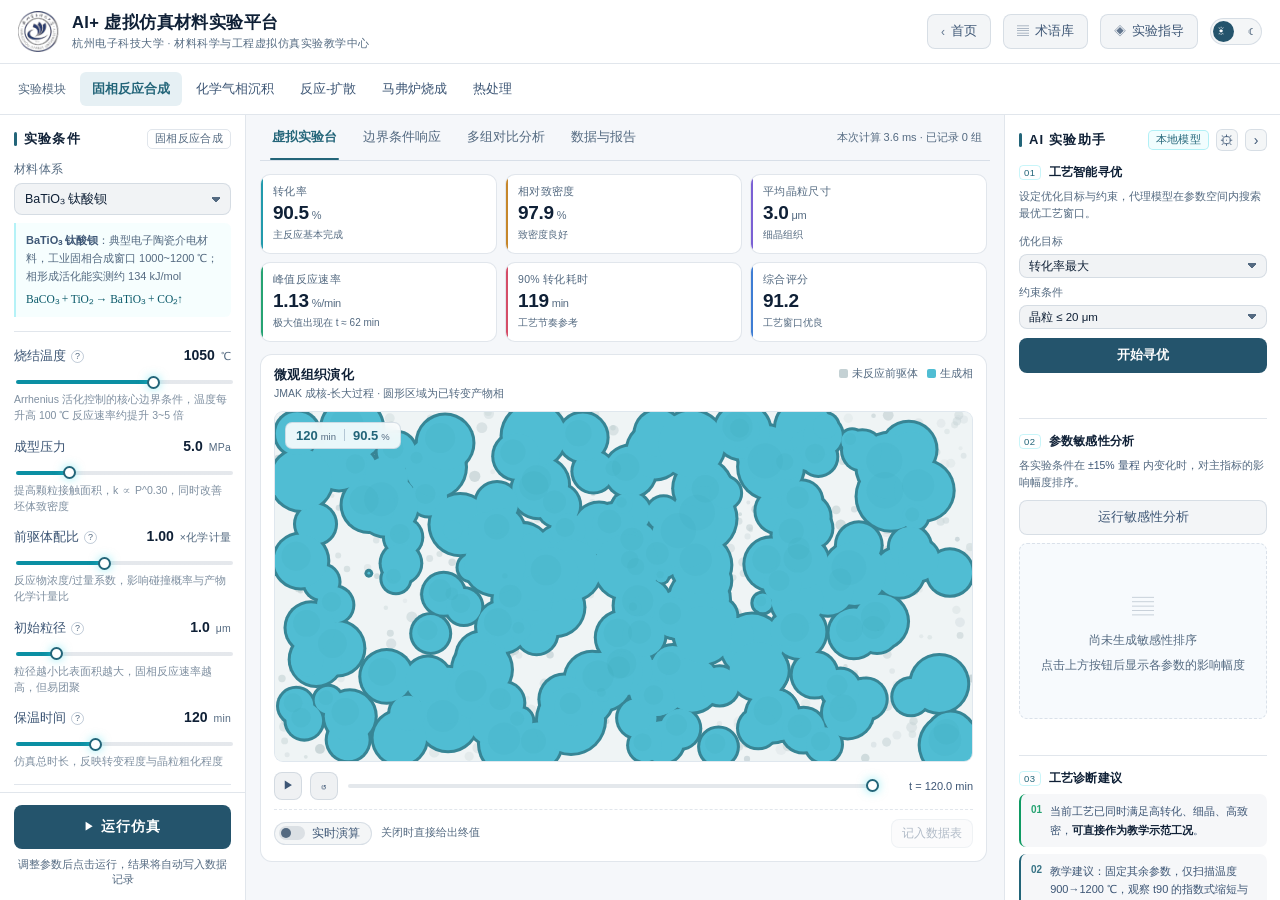
==== commit b7dd0efe: "简化材料仿真实验平台界面 统一首页与实验台的深浅主题，突出实验入口与运行操作，保留两页校徽的原有位置。" ====
--- a/lab.html
+++ b/lab.html
@@ -1,12 +1,12 @@
 <!DOCTYPE html>
-<html lang="zh-CN" data-theme="dark">
+<html lang="zh-CN" data-theme="light">
 <head>
 <meta charset="UTF-8">
 <meta name="viewport" content="width=device-width, initial-scale=1.0">
 <title>实验台 · AI+ 虚拟仿真材料实验平台</title>
 <meta name="description" content="虚拟仿真材料实验台：调节温度、压力、浓度与装炉位置，实时逐步求解反应过程，支持多组对比、敏感性分析与实验报告生成。">
 <link rel="icon" type="image/png" href="assets/favicon.png">
-<meta name="theme-color" content="#0b1524">
+<meta name="theme-color" content="#f5f7fa">
 <script>
   /* 首屏即应用主题，避免刷新时闪白/闪黑 */
   (function () {
@@ -44,52 +44,58 @@
       <a class="btn ghost home-back" href="index.html" title="返回首页">
         <span class="ico">‹</span> 首页
       </a>
-      <div class="seg" id="moduleSwitch"></div>
       <button class="btn ghost" id="btnGlossary">
         <span class="ico">▤</span> 术语库
       </button>
       <button class="btn ghost" id="btnGuide">
         <span class="ico">◈</span> 实验指导
       </button>
-      <button class="theme-switch" id="btnTheme" role="switch" aria-checked="true" title="切换亮色 / 深色模式" aria-label="切换亮色 / 深色模式">
+      <button class="theme-switch" id="btnTheme" role="switch" aria-checked="false" title="切换亮色 / 深色模式" aria-label="切换亮色 / 深色模式">
         <i class="ts-ico sun">☀</i><i class="ts-ico moon">☾</i><span class="ts-knob"></span>
       </button>
-      <div class="status-pill"><i></i><span>计算引擎就绪</span></div>
     </div>
   </header>
+
+  <nav class="lab-nav" aria-label="实验模块">
+    <span class="lab-nav-label" aria-hidden="true">实验模块</span>
+    <div class="seg" id="moduleSwitch"></div>
+  </nav>
 
   <main class="layout">
 
     <!-- ======================= 左：实验条件 ======================= -->
     <aside class="panel panel-left">
-      <div class="panel-head">
-        <h2>实验条件</h2>
-        <span class="tag" id="moduleTag">固相反应</span>
-      </div>
-
-      <div class="sub-block">
-        <label class="field-label">材料体系</label>
-        <div class="select-wrap">
-          <select id="materialSelect"></select>
-        </div>
-        <div class="material-note" id="materialNote"></div>
-      </div>
-
-      <div class="divider"></div>
-
-      <div class="sliders" id="paramList"></div>
-
-      <div class="divider"></div>
-
-      <div class="sub-block">
-        <label class="field-label">工艺预设</label>
-        <div class="preset-grid" id="presetList"></div>
-      </div>
-
-      <button class="btn primary run-btn" id="btnRun">
-        <span class="run-ico">▶</span> 运行仿真
-      </button>
-      <div class="run-hint">调整参数后点击运行，结果将自动写入数据记录</div>
+      <div class="parameter-scroll">
+        <div class="panel-head">
+          <h2>实验条件</h2>
+          <span class="tag" id="moduleTag">固相反应</span>
+        </div>
+
+        <div class="sub-block">
+          <label class="field-label" for="materialSelect">材料体系</label>
+          <div class="select-wrap">
+            <select id="materialSelect"></select>
+          </div>
+          <div class="material-note" id="materialNote"></div>
+        </div>
+
+        <div class="divider"></div>
+
+        <div class="sliders" id="paramList"></div>
+
+        <div class="divider"></div>
+
+        <div class="sub-block">
+          <label class="field-label">工艺预设</label>
+          <div class="preset-grid" id="presetList"></div>
+        </div>
+      </div>
+      <div class="run-actions">
+        <button class="btn primary run-btn" id="btnRun">
+          <span class="run-ico">▶</span> 运行仿真
+        </button>
+        <div class="run-hint">调整参数后点击运行，结果将自动写入数据记录</div>
+      </div>
     </aside>
 
     <!-- ======================= 中：主工作区 ======================= -->
@@ -126,7 +132,7 @@
             <div class="viz-bar">
               <button class="btn icon" id="btnPlay" title="播放/暂停">▶</button>
               <button class="btn icon" id="btnRewind" title="回到起点">↺</button>
-              <input type="range" id="timeline" min="0" max="1000" value="1000">
+              <input type="range" id="timeline" min="0" max="1000" value="1000" aria-label="仿真时间轴">
               <span class="time-read" id="timeLabel">t = 0 min</span>
             </div>
             <div class="live-bar" id="liveBar">
--- a/css/style.css
+++ b/css/style.css
@@ -1,14 +1,15 @@
 /* =========================================================================
    AI+ 虚拟仿真材料实验平台 · 视觉样式
-   深色科研风：深空蓝底 + 青色主色 + 琥珀辅助色
+   浅色与深色共用的实验台样式
    ========================================================================= */
 
 :root {
+  color-scheme: dark;
   /* ---------- 语义色 ---------- */
-  --bg: #060a13;
+  --bg: #101820;
   --bg2: #0a1020;
-  --panel: #0b1322;
-  --panel2: #0e1728;
+  --panel: #16212b;
+  --panel2: #1a2833;
   --line: rgba(120, 170, 235, 0.13);
   --line2: rgba(120, 170, 235, 0.26);
   --line-mid: rgba(120, 170, 235, 0.16);
@@ -16,8 +17,8 @@
   --line-soft2: rgba(120, 170, 235, 0.07);
   --txt: #e7eefb;
   --txt2: #a9bdd9;
-  --txt3: #7b91b1;
-  --cyan: #3ddbe8;
+  --txt3: #98aac0;
+  --cyan: #9ad7de;
   --blue: #4f9df7;
   --amber: #ffb347;
   --violet: #a78bfa;
@@ -34,14 +35,10 @@
   --font: "Microsoft YaHei", "PingFang SC", "Helvetica Neue", "Segoe UI", Arial, sans-serif;
 
   /* ---------- 表面 ---------- */
-  --body-img:
-    radial-gradient(900px 520px at 12% -10%, rgba(35, 110, 180, 0.20), transparent 62%),
-    radial-gradient(760px 480px at 92% 0%, rgba(61, 219, 232, 0.10), transparent 60%),
-    linear-gradient(180deg, #070c16 0%, #05080f 100%);
-  --topbar-bg: rgba(7, 12, 21, 0.82);
-  --panel-bg: linear-gradient(180deg, rgba(11, 19, 34, 0.9), rgba(7, 12, 21, 0.9));
-  --kpi-bg: linear-gradient(160deg, rgba(16, 27, 46, 0.92), rgba(10, 17, 30, 0.86));
-  --card-bg: linear-gradient(165deg, rgba(14, 23, 40, 0.9), rgba(9, 15, 27, 0.88));
+  --topbar-bg: #121d27;
+  --panel-bg: var(--panel);
+  --kpi-bg: var(--panel);
+  --card-bg: var(--panel);
   --card-bg2: rgba(14, 23, 40, 0.7);
   --canvas-bg: #050a12;
   --hud-bg: rgba(6, 11, 20, 0.72);
@@ -62,9 +59,9 @@
   --fill-6: rgba(255, 255, 255, 0.09);
 
   /* ---------- 强调与文字 ---------- */
-  --accent-bg: linear-gradient(135deg, #3ddbe8, #4f9df7);
-  --accent-ink: #041018;
-  --title-grad: linear-gradient(92deg, #ffffff 0%, #b7e8ff 55%, #3ddbe8 100%);
+  --accent-bg: #9ad7de;
+  --accent-ink: #10252c;
+  --accent-soft: #213942;
   --code-txt: #bfe8f5;
   --formula-txt: #c9e9f7;
   --thumb: #eafcff;
@@ -102,7 +99,8 @@
 
 /* ======================= 亮色模式 ======================= */
 html[data-theme="light"] {
-  --bg: #eef3f9;
+  color-scheme: light;
+  --bg: #f5f7fa;
   --bg2: #e4ecf5;
   --panel: #ffffff;
   --panel2: #f5f8fc;
@@ -113,22 +111,18 @@
   --line-soft2: rgba(24, 64, 110, 0.07);
   --txt: #0f2036;
   --txt2: #3d5675;
-  --txt3: #6b8098;
-  --cyan: #0a7d90;
+  --txt3: #546a81;
+  --cyan: #236579;
   --blue: #2a6fd0;
   --amber: #b97311;
   --violet: #6d4fd0;
   --green: #0f9a63;
   --red: #cf3552;
 
-  --body-img:
-    radial-gradient(900px 520px at 12% -10%, rgba(120, 180, 235, 0.34), transparent 62%),
-    radial-gradient(760px 480px at 92% 0%, rgba(61, 219, 232, 0.16), transparent 60%),
-    linear-gradient(180deg, #f8fbfe 0%, #e8eef7 100%);
-  --topbar-bg: rgba(255, 255, 255, 0.88);
-  --panel-bg: linear-gradient(180deg, rgba(255, 255, 255, 0.95), rgba(242, 247, 252, 0.95));
-  --kpi-bg: linear-gradient(160deg, #ffffff, #f2f7fc);
-  --card-bg: linear-gradient(165deg, #ffffff, #f7fafd);
+  --topbar-bg: #ffffff;
+  --panel-bg: var(--panel);
+  --kpi-bg: var(--panel);
+  --card-bg: var(--panel);
   --card-bg2: #ffffff;
   --canvas-bg: #f3f7fb;
   --hud-bg: rgba(255, 255, 255, 0.88);
@@ -147,9 +141,9 @@
   --fill-5: rgba(17, 45, 84, 0.08);
   --fill-6: rgba(17, 45, 84, 0.11);
 
-  --accent-bg: linear-gradient(135deg, #45d8e6, #7fc4ff);
-  --accent-ink: #052028;
-  --title-grad: linear-gradient(92deg, #0f2036 0%, #134a75 46%, #0a7d90 100%);
+  --accent-bg: #24546c;
+  --accent-ink: #fff;
+  --accent-soft: #e6f0f4;
   --code-txt: #0b5a6a;
   --formula-txt: #12455f;
   --thumb: #ffffff;
@@ -208,8 +202,6 @@
 }
 
 body {
-  background-image: var(--body-img);
-  background-attachment: fixed;
   overflow: hidden;
 }
 
@@ -230,7 +222,6 @@
   padding: 0 18px;
   border-bottom: 1px solid var(--line);
   background: var(--topbar-bg);
-  backdrop-filter: blur(12px);
   position: relative;
   z-index: 20;
 }
@@ -270,10 +261,7 @@
   font-size: 16.5px;
   font-weight: 600;
   letter-spacing: 0.4px;
-  background: var(--title-grad);
-  -webkit-background-clip: text;
-  background-clip: text;
-  color: transparent;
+  color: var(--txt);
 }
 .brand-text p {
   margin: 3px 0 0;
@@ -319,7 +307,6 @@
   height: 21px;
   border-radius: 50%;
   background: var(--accent-bg);
-  box-shadow: 0 2px 9px rgba(61, 219, 232, 0.45);
   transition: transform 0.24s cubic-bezier(0.34, 1.36, 0.5, 1);
 }
 html[data-theme="dark"] .theme-switch .ts-knob { transform: translateX(26px); }
@@ -351,27 +338,21 @@
   color: var(--accent-ink);
   background: var(--accent-bg);
   font-weight: 600;
-  box-shadow: 0 2px 12px rgba(61, 219, 232, 0.35);
 }
 .seg.small button { font-size: 11.5px; padding: 4px 10px; }
 
-.status-pill {
+.lab-nav {
   display: flex;
   align-items: center;
-  gap: 7px;
-  font-size: 11px;
-  color: var(--txt3);
-  border: 1px solid var(--line);
-  border-radius: 20px;
-  padding: 5px 11px;
-}
-.status-pill i {
-  width: 6px; height: 6px; border-radius: 50%;
-  background: var(--green);
-  box-shadow: 0 0 8px var(--green);
-  animation: pulse 2.4s infinite;
-}
-@keyframes pulse { 0%,100% { opacity: 1; } 50% { opacity: 0.35; } }
+  gap: 14px;
+  padding: 8px 18px;
+  border-bottom: 1px solid var(--line);
+  background: var(--topbar-bg);
+}
+.lab-nav-label { color: var(--txt3); font-size: 12px; white-space: nowrap; }
+.lab-nav .seg { min-width: 0; flex-wrap: wrap; border: 0; padding: 0; background: transparent; }
+.lab-nav .seg button { min-height: 34px; padding: 5px 12px; }
+.lab-nav .seg button.active { color: var(--cyan); background: var(--accent-soft); }
 
 /* ------------------------------- 布局 ------------------------------- */
 .layout {
@@ -390,6 +371,12 @@
   background: var(--panel-bg);
 }
 .panel-left { border-right: 1px solid var(--line); }
+@media (min-width: 1180px) {
+  .panel-left { display: flex; flex-direction: column; overflow: hidden; padding: 0; }
+  .parameter-scroll { flex: 1; min-height: 0; overflow-y: auto; padding: 14px; }
+  .run-actions { padding: 12px 14px; border-top: 1px solid var(--line); }
+  .run-actions .run-btn { margin-top: 0; }
+}
 
 /* --------- 右栏：AI 实验助手（可收起） --------- */
 .panel-right {
@@ -508,7 +495,7 @@
   left: 0; top: 2px; bottom: 2px;
   width: 3px;
   border-radius: 2px;
-  background: linear-gradient(180deg, var(--cyan), rgba(61, 219, 232, 0.1));
+  background: var(--cyan);
 }
 
 .tag {
@@ -702,9 +689,8 @@
   background: var(--accent-bg);
   color: var(--accent-ink);
   font-weight: 600;
-  box-shadow: 0 4px 18px rgba(61, 190, 232, 0.28);
-}
-.btn.primary:hover { filter: brightness(1.08); box-shadow: 0 6px 22px rgba(61, 190, 232, 0.4); }
+}
+.btn.primary:hover { filter: brightness(1.12); }
 .btn.primary:active { transform: translateY(1px); }
 .btn.sm { padding: 6px 10px; font-size: 11.5px; }
 .btn.block { width: 100%; }
@@ -737,6 +723,7 @@
 
 /* ------------------------------- 主区 ------------------------------- */
 .stage {
+  min-width: 0;
   min-height: 0;
   display: flex;
   flex-direction: column;
@@ -744,9 +731,10 @@
 }
 
 .tabs {
-  flex: 0 0 46px;
-  display: flex;
-  align-items: flex-end;
+  min-height: 46px;
+  display: flex;
+  flex-wrap: wrap;
+  align-items: center;
   gap: 2px;
   border-bottom: 1px solid var(--line);
 }
@@ -756,7 +744,9 @@
   color: var(--txt3);
   font-family: var(--font);
   font-size: 12.5px;
-  padding: 0 14px 12px;
+  min-height: 44px;
+  padding: 6px 12px;
+  white-space: nowrap;
   cursor: pointer;
   position: relative;
   transition: color 0.16s;
@@ -766,17 +756,16 @@
 .tab.active::after {
   content: '';
   position: absolute;
-  left: 10px; right: 10px; bottom: -1px;
+  left: 10px; right: 10px; bottom: 0;
   height: 2px;
   border-radius: 2px;
-  background: linear-gradient(90deg, transparent, var(--cyan), transparent);
-  box-shadow: 0 0 8px rgba(61, 219, 232, 0.7);
+  background: var(--cyan);
 }
 .tab-info {
   margin-left: auto;
   font-size: 11px;
   color: var(--txt3);
-  padding-bottom: 11px;
+  padding: 4px 8px;
   font-variant-numeric: tabular-nums;
 }
 
@@ -813,16 +802,6 @@
   width: 2px;
   background: var(--c, var(--cyan));
   opacity: 0.9;
-}
-.kpi::after {
-  content: '';
-  position: absolute;
-  right: -22px; top: -22px;
-  width: 66px; height: 66px;
-  border-radius: 50%;
-  background: var(--c, var(--cyan));
-  opacity: 0.07;
-  filter: blur(10px);
 }
 .kpi .k-label {
   font-size: 10.5px;
@@ -2079,18 +2058,30 @@
   .panel-right { order: 3; }
   .stage { min-height: 520px; }
   .canvas-wrap { height: 300px; }
-  .status-pill { display: none; }
+  .lab-nav { padding-inline: 12px; }
   /* 窄屏下右栏改成整块堆叠，展开/收起把手不再适用 */
   body.ai-collapsed .ai-body { opacity: 1; pointer-events: auto; width: auto; }
   body.ai-collapsed .ai-rail { display: none; }
   .ai-body { width: auto; }
+  #btnAiCollapse { display: none; }
 }
 
 @media (max-width: 720px) {
   .brand-text h1 { font-size: 14px; }
   .kpi-row { grid-template-columns: repeat(2, minmax(0, 1fr)); }
   .canvas-wrap { height: 260px; }
-  .tabs { overflow-x: auto; }
+  .lab-nav { flex-direction: column; align-items: stretch; gap: 5px; }
+  .lab-nav .seg { gap: 4px; }
+  .lab-nav .seg button { padding-inline: 8px; }
+  .tab { padding-inline: 8px; font-size: 12px; }
+  .tab-info { flex-basis: 100%; margin-left: 0; }
+  .card-head { flex-wrap: wrap; }
+  .card-head .seg { flex-wrap: wrap; }
+}
+
+@media (max-width: 480px) {
+  .lab-nav .seg { display: grid; grid-template-columns: repeat(3, minmax(0, 1fr)); }
+  .lab-nav .seg button { white-space: normal; }
 }
 
 /* 打印 */
@@ -2220,6 +2211,8 @@
 
 /* ---------- 焦点可见性统一 ---------- */
 .btn:focus-visible,
+.seg button:focus-visible,
+.theme-switch:focus-visible,
 .tab:focus-visible,
 .chip:focus-visible,
 .link-btn:focus-visible,
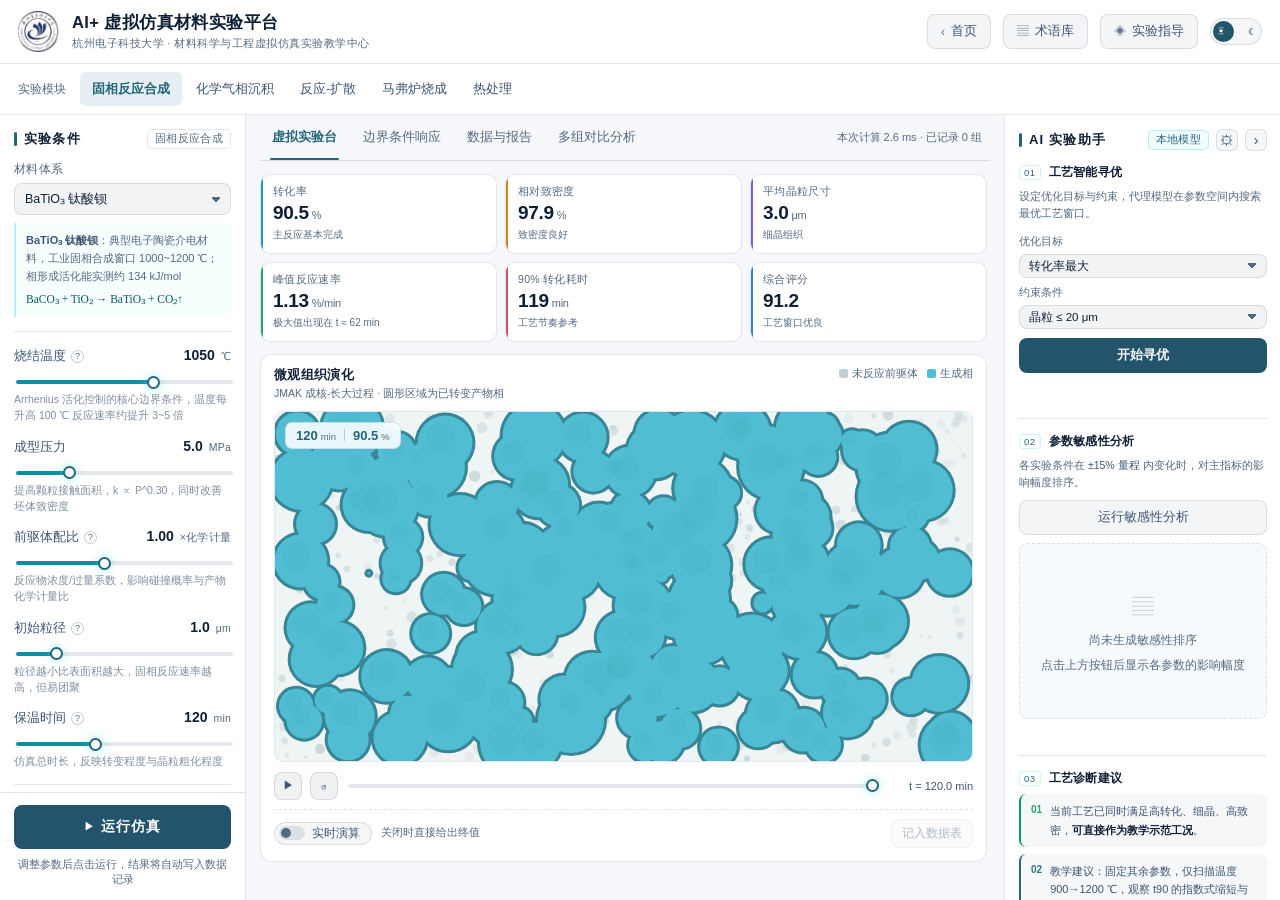
==== commit a4ff12c1: "先勾选实验记录，再确认开始对比 在数据与报告中高亮勾选的记录，确认后切换到多组对比分析。" ====
--- a/lab.html
+++ b/lab.html
@@ -103,8 +103,8 @@
       <div class="tabs" id="mainTabs">
         <button class="tab active" data-tab="bench">虚拟实验台</button>
         <button class="tab" data-tab="response">边界条件响应</button>
+        <button class="tab" data-tab="data">数据与报告</button>
         <button class="tab" data-tab="compare">多组对比分析</button>
-        <button class="tab" data-tab="data">数据与报告</button>
         <div class="tab-info" id="tabInfo"></div>
       </div>
 
@@ -196,62 +196,64 @@
         <div class="sweep-grid" id="sweepCards"></div>
       </div>
 
-      <!-- ---------- 对比分析 ---------- -->
-      <div class="tab-body" data-body="compare">
-        <div class="toolbar">
-          <div class="tool-left">
-            <span class="count-badge"><b id="cmpCount">0</b> 组实验待对比</span>
-            <span class="tool-hint" id="cmpHint">运行仿真后可点击「加入对比」</span>
-          </div>
-          <div class="tool-right">
-            <button class="btn ghost sm" id="btnAddCompare">＋ 加入当前结果</button>
-            <button class="btn ghost sm" id="btnClearCompare">清空对比</button>
-          </div>
-        </div>
-
-        <div class="compare-grid">
-          <div class="card">
-            <div class="card-head">
-              <div><h3>过程曲线对比</h3><span class="card-sub" id="cmpChartSub">归一化主指标随时间的演化</span></div>
-            </div>
-            <div class="chart-wrap tall">
-              <canvas id="chartCompare"></canvas>
-              <div class="chart-empty" id="cmpEmptyA"><span class="es-ico">◫</span>暂无对比数据<br>运行仿真后点击「＋ 加入当前结果」</div>
-            </div>
-          </div>
-          <div class="card">
-            <div class="card-head">
-              <div><h3>关键指标对比</h3><span class="card-sub" id="cmpBarSub">综合评分</span></div>
-              <select class="mini-select" id="cmpMetricSelect"></select>
-            </div>
-            <div class="chart-wrap tall">
-              <canvas id="chartCompareBar"></canvas>
-              <div class="chart-empty" id="cmpEmptyB"><span class="es-ico">▤</span>暂无对比数据</div>
-            </div>
-          </div>
-        </div>
-
-        <div class="card">
-          <div class="card-head"><div><h3>对比数据表</h3><span class="card-sub">参数与结果逐项对照</span></div></div>
-          <div class="table-wrap" id="compareTableWrap"></div>
-        </div>
-      </div>
-
       <!-- ---------- 数据与报告 ---------- -->
       <div class="tab-body" data-body="data">
         <div class="toolbar">
           <div class="tool-left">
             <span class="count-badge"><b id="dataCount">0</b> 条仿真记录</span>
-            <span class="data-save-note">记录保存在本标签页，刷新不丢</span>
+            <span class="count-badge compare-selection" role="status">已选 <b id="dataCompareCount">0</b> 组</span>
+            <span class="data-save-note" id="dataCompareHint">勾选 2–5 组记录后开始对比</span>
           </div>
           <div class="tool-right">
             <button class="btn ghost sm" id="btnClearData">清空本模块</button>
             <button class="btn ghost sm" id="btnExport">导出 CSV</button>
             <button class="btn ghost sm" id="btnReport">生成实验报告</button>
+            <button class="btn primary sm" id="btnStartCompare" type="button" aria-describedby="dataCompareHint" disabled>开始对比</button>
           </div>
         </div>
         <div class="card">
           <div class="table-wrap tall" id="dataTableWrap"></div>
+        </div>
+      </div>
+
+      <!-- ---------- 对比分析 ---------- -->
+      <div class="tab-body" data-body="compare">
+        <div class="toolbar">
+          <div class="tool-left">
+            <span class="count-badge"><b id="cmpCount">0</b> 组实验参与对比</span>
+            <span class="tool-hint" id="cmpHint">在「数据与报告」中选择要对比的记录</span>
+          </div>
+          <div class="tool-right">
+            <button class="btn ghost sm" id="btnPickCompare" type="button">选择对比数据</button>
+            <button class="btn ghost sm" id="btnClearCompare">清空对比</button>
+          </div>
+        </div>
+
+        <div class="compare-grid">
+          <div class="card">
+            <div class="card-head">
+              <div><h3>过程曲线对比</h3><span class="card-sub" id="cmpChartSub">归一化主指标随时间的演化</span></div>
+            </div>
+            <div class="chart-wrap tall">
+              <canvas id="chartCompare"></canvas>
+              <div class="chart-empty" id="cmpEmptyA"><span class="es-ico">◫</span>暂无对比数据<br>在「数据与报告」中勾选记录，再点击「开始对比」</div>
+            </div>
+          </div>
+          <div class="card">
+            <div class="card-head">
+              <div><h3>关键指标对比</h3><span class="card-sub" id="cmpBarSub">综合评分</span></div>
+              <select class="mini-select" id="cmpMetricSelect"></select>
+            </div>
+            <div class="chart-wrap tall">
+              <canvas id="chartCompareBar"></canvas>
+              <div class="chart-empty" id="cmpEmptyB"><span class="es-ico">▤</span>暂无对比数据</div>
+            </div>
+          </div>
+        </div>
+
+        <div class="card">
+          <div class="card-head"><div><h3>对比数据表</h3><span class="card-sub">参数与结果逐项对照</span></div></div>
+          <div class="table-wrap" id="compareTableWrap"></div>
         </div>
       </div>
     </section>
--- a/css/style.css
+++ b/css/style.css
@@ -1154,8 +1154,16 @@
 }
 
 /* 表格 */
-.table-wrap { overflow: auto; max-height: 520px; border-radius: 8px; border: 1px solid var(--line); }
+.table-wrap {
+  --table-actions-w: 96px;
+  overflow: auto;
+  max-height: 520px;
+  border-radius: 8px;
+  border: 1px solid var(--line);
+  scroll-padding-inline-end: var(--table-actions-w);
+}
 .table-wrap.tall { max-height: calc(100vh - 240px); }
+#dataTableWrap { --table-actions-w: 110px; }
 table.grid-table { width: max-content; min-width: 100%; border-collapse: separate; border-spacing: 0; font-size: 11.5px; }
 table.grid-table th {
   position: sticky; top: 0;
@@ -1177,48 +1185,30 @@
   border-bottom: 1px solid var(--line-soft2);
   font-variant-numeric: tabular-nums;
   white-space: nowrap;
-}
-table.grid-table tbody tr:hover td { background: rgba(61, 219, 232, 0.045); color: var(--txt); }
-table.grid-table tbody tr.current td { background: rgba(61, 219, 232, 0.07); }
+  background-color: var(--panel);
+  background-image: linear-gradient(var(--row-tint, transparent), var(--row-tint, transparent));
+}
+table.grid-table tbody tr:hover { --row-tint: rgba(61, 219, 232, 0.045); }
+table.grid-table tbody tr:hover td { color: var(--txt); }
+table.grid-table tbody tr.current { --row-tint: rgba(61, 219, 232, 0.07); }
+#dataTableWrap .compare-selected td { background: var(--accent-soft); }
+#dataTableWrap .compare-selected td:first-child { box-shadow: inset 3px 0 var(--cyan); }
 .row-dot { display: inline-block; width: 7px; height: 7px; border-radius: 2px; margin-right: 6px; vertical-align: middle; }
 .cell-strong { color: var(--txt); font-weight: 600; }
 .cell-dim { color: var(--txt3); }
 
-/* 备注 / 时间 / 操作三列固定在表格右缘：列多时横向滚动也不会把关键操作推出视野 */
-table.grid-table th.col-note, table.grid-table td.col-note { width: 140px; min-width: 140px; }
-table.grid-table th.col-time, table.grid-table td.col-time { width: 56px; min-width: 56px; }
-table.grid-table th.col-actions, table.grid-table td.col-actions { width: 96px; min-width: 96px; }
-
-table.grid-table td.col-note,
-table.grid-table td.col-time,
-table.grid-table td.col-actions {
+/* 仅固定操作列，备注和时间跟随数据滚动。底色保持不透明，覆盖从下方滚过的数值。 */
+table.grid-table th.col-note, table.grid-table td.col-note { text-align: left; }
+table.grid-table th.col-time, table.grid-table td.col-time { text-align: center; }
+table.grid-table th.col-actions, table.grid-table td.col-actions {
   position: sticky;
-  background: var(--panel-bg);
-}
-table.grid-table th.col-note { left: auto; right: 152px; z-index: 4; }
-table.grid-table th.col-time { left: auto; right: 96px; z-index: 4; }
-table.grid-table th.col-actions { left: auto; right: 0; z-index: 4; }
-table.grid-table td.col-note { right: 152px; z-index: 3; }
-table.grid-table td.col-time { right: 96px; z-index: 3; }
-table.grid-table td.col-actions { right: 0; z-index: 3; }
-
-table.grid-table th.col-note,
-table.grid-table th.col-time,
-table.grid-table th.col-actions {
-  background: var(--th-bg);
-  box-shadow: -8px 0 10px -8px rgba(0, 0, 0, 0.45);
-}
-table.grid-table td.col-note,
-table.grid-table td.col-time,
-table.grid-table td.col-actions {
-  box-shadow: -8px 0 10px -8px rgba(0, 0, 0, 0.45);
-}
-table.grid-table tbody tr:hover td.col-note,
-table.grid-table tbody tr:hover td.col-time,
-table.grid-table tbody tr:hover td.col-actions,
-table.grid-table tbody tr.current td.col-note,
-table.grid-table tbody tr.current td.col-time,
-table.grid-table tbody tr.current td.col-actions { background: var(--fill-1); }
+  inset-inline-end: 0;
+  min-width: var(--table-actions-w);
+  border-inline-start: 1px solid var(--line);
+  text-align: center;
+}
+table.grid-table th.col-actions { z-index: 4; }
+table.grid-table td.col-actions { z-index: 3; }
 .link-btn {
   background: none; border: 0; color: var(--txt3); cursor: pointer;
   font-family: var(--font); font-size: 11px; padding: 2px 4px; border-radius: 4px;
@@ -2077,6 +2067,7 @@
   .tab-info { flex-basis: 100%; margin-left: 0; }
   .card-head { flex-wrap: wrap; }
   .card-head .seg { flex-wrap: wrap; }
+  .toolbar, .tool-left, .tool-right { flex-wrap: wrap; }
 }
 
 @media (max-width: 480px) {
@@ -2145,8 +2136,21 @@
   background: var(--fill-1);
   color: var(--txt);
 }
-.row-actions { white-space: nowrap; }
-.row-actions .link-btn + .link-btn { margin-left: 6px; }
+.compare-choice {
+  display: inline-flex;
+  align-items: center;
+  gap: 4px;
+  padding: 2px 4px;
+  margin-inline-end: 4px;
+  border-radius: 4px;
+  color: var(--txt2);
+  font-size: 11px;
+  cursor: pointer;
+}
+.compare-choice:hover { background: var(--fill-4); }
+.compare-choice input { margin: 0; accent-color: var(--accent-bg); cursor: pointer; }
+.compare-selected .compare-choice { color: var(--cyan); font-weight: 600; }
+.compare-selection { white-space: nowrap; }
 .link-btn.danger { color: var(--red); }
 .link-btn.danger:hover { color: var(--red); border-color: rgba(255, 123, 147, 0.45); }
 .data-save-note { font-size: 10.5px; color: var(--txt3); }
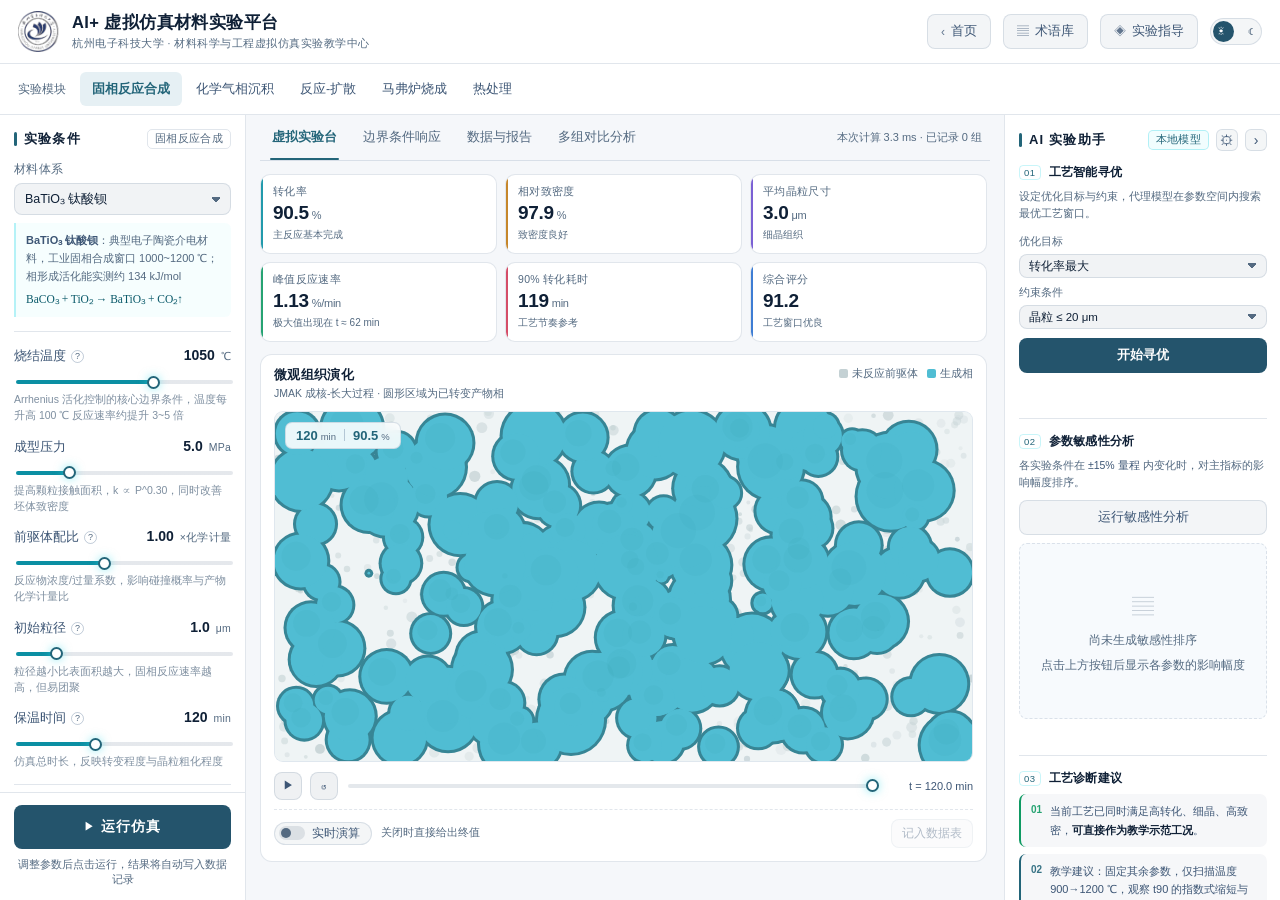
==== commit 86e37722: "术语库为 25 条术语配示意图 新增 js/glossary-figs.js，纯内联 SVG，零依赖。每张图返回 { svg, cap }，由 app.js 在条目展开时按需挂载，折叠状态下不生成。 " ====
--- a/lab.html
+++ b/lab.html
@@ -493,6 +493,7 @@
 <!-- 界面层 -->
 <script src="js/charts.js"></script>
 <script src="js/glossary.js"></script>
+<script src="js/glossary-figs.js"></script>
 <script src="js/ai-api.js"></script>
 <script src="js/theme.js"></script>
 <script src="js/app.js"></script>
--- a/css/style.css
+++ b/css/style.css
@@ -1839,6 +1839,30 @@
   border-top: 1px dashed var(--line);
 }
 .gl-item.open .gl-detail { display: block; }
+
+/* 术语配图：展开后显示，随主题变量换色 */
+.gl-fig {
+  margin: 0 0 10px;
+  padding: 8px 10px 6px;
+  border: 1px solid var(--line);
+  border-radius: 8px;
+  background: var(--fill-1);
+}
+.gl-fig svg { display: block; width: 100%; height: auto; }
+.gl-fig figcaption {
+  margin-top: 6px;
+  padding-top: 6px;
+  border-top: 1px dashed var(--line-soft);
+  font-size: 10.5px;
+  line-height: 1.65;
+  color: var(--txt3);
+}
+.gf-axis { stroke: var(--line2); stroke-width: 1; fill: none; }
+.gf-grid { stroke: var(--line); stroke-width: 0.7; stroke-dasharray: 2 3; }
+.gf-band { opacity: 0.12; }
+.gf-t { font-size: 9px; fill: var(--txt3); }
+.gf-l { font-size: 9.5px; fill: var(--txt2); }
+
 .gl-line { display: flex; gap: 8px; margin-bottom: 7px; }
 .gl-line:last-of-type { margin-bottom: 0; }
 .gl-k {
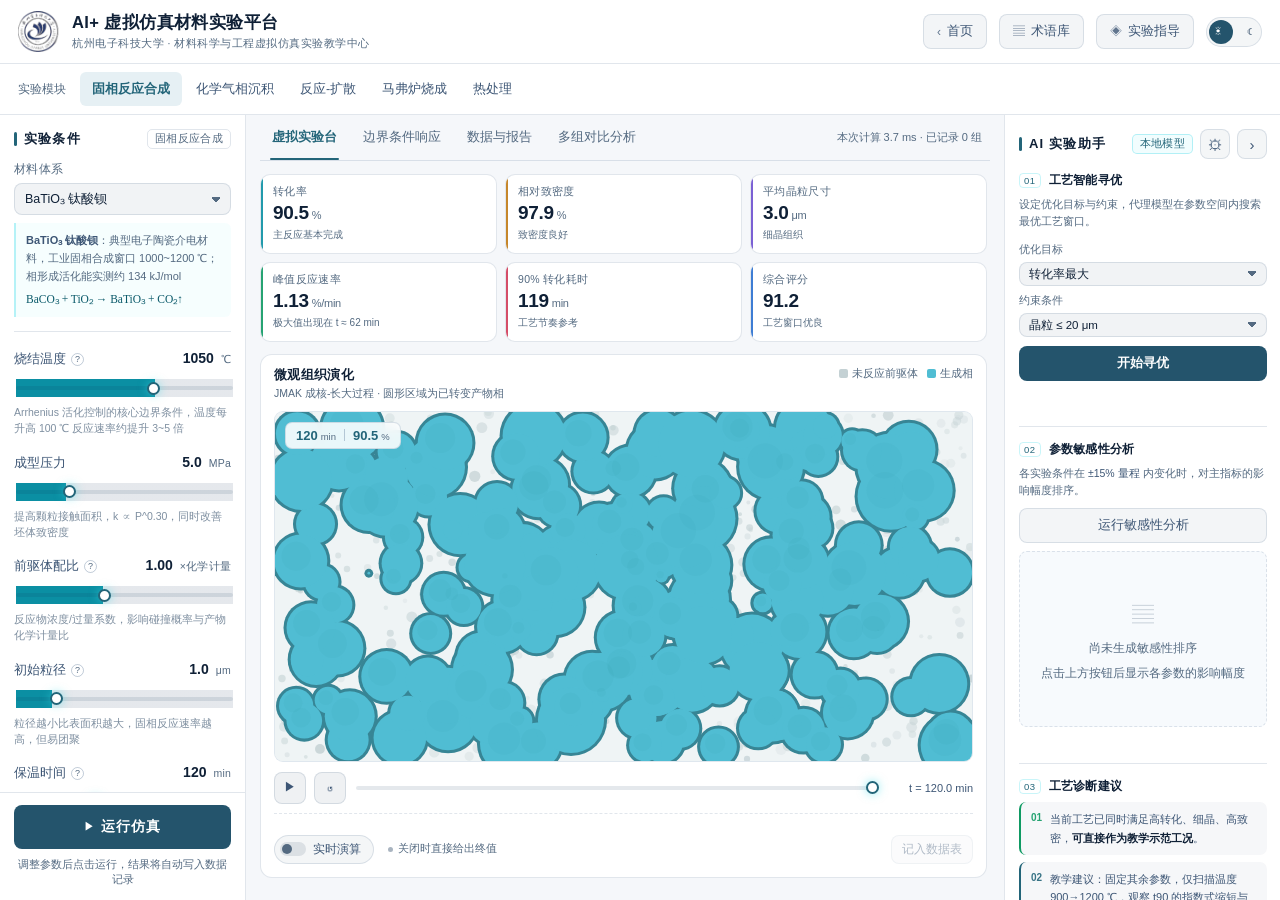
==== commit b39d91d9: "补齐仿真完成反馈，优化界面过渡与点击目标 实时演算：进度条随求解推进，状态点呼吸与完成绿勾，走到终点自动记入数据表，同工况重播不重复记录。 运行仿真：先演 0.72 秒求解态（按钮转圈、上一组结果虚化" ====
--- a/lab.html
+++ b/lab.html
@@ -92,7 +92,9 @@
       </div>
       <div class="run-actions">
         <button class="btn primary run-btn" id="btnRun">
-          <span class="run-ico">▶</span> 运行仿真
+          <span class="run-spinner" aria-hidden="true"></span>
+          <span class="run-ico" aria-hidden="true">▶</span>
+          <span class="run-label">运行仿真</span>
         </button>
         <div class="run-hint">调整参数后点击运行，结果将自动写入数据记录</div>
       </div>
@@ -136,6 +138,7 @@
               <span class="time-read" id="timeLabel">t = 0 min</span>
             </div>
             <div class="live-bar" id="liveBar">
+              <div class="live-prog" id="liveProgWrap" aria-hidden="true"><i id="liveProg"></i></div>
               <div class="live-row">
                 <button class="live-toggle" id="btnLive" role="switch" aria-checked="false"
                         title="不预先算完整段，按真实时间逐步求解">
@@ -202,7 +205,7 @@
           <div class="tool-left">
             <span class="count-badge"><b id="dataCount">0</b> 条仿真记录</span>
             <span class="count-badge compare-selection" role="status">已选 <b id="dataCompareCount">0</b> 组</span>
-            <span class="data-save-note" id="dataCompareHint">勾选 2–5 组记录后开始对比</span>
+            <span class="data-save-note" id="dataCompareHint">勾选 2~5 组记录后开始对比</span>
           </div>
           <div class="tool-right">
             <button class="btn ghost sm" id="btnClearData">清空本模块</button>
@@ -471,6 +474,26 @@
   </div>
 </div>
 
+<!-- ======================= 完成提示弹窗 ======================= -->
+<div class="modal done-modal" id="doneModal" role="dialog" aria-modal="true" aria-labelledby="doneTitle">
+  <div class="modal-card done-card" tabindex="-1">
+    <div class="done-badge" aria-hidden="true">
+      <svg viewBox="0 0 52 52">
+        <circle class="done-ring" cx="26" cy="26" r="22"></circle>
+        <path class="done-tick" d="M15.5 27.4 L22.6 34.2 L36.8 19.8"></path>
+      </svg>
+    </div>
+    <h2 class="done-title" id="doneTitle">仿真完成</h2>
+    <p class="done-sub" id="doneSub">结果已记入数据表</p>
+    <div class="done-stats" id="doneStats"></div>
+    <p class="done-note">可在「数据与报告」里勾选记录做对比，或直接生成实验报告。</p>
+    <div class="done-actions">
+      <button class="btn ghost" id="doneStay">继续实验</button>
+      <button class="btn primary" id="doneGo">查看数据与报告</button>
+    </div>
+  </div>
+</div>
+
 <div class="toast-wrap" id="toastWrap"></div>
 
 <!-- 仿真内核：基础设施 → 各实验模块（模型 + 界面配置）→ 引擎 → 聚合入口，顺序不可调换 -->
--- a/css/style.css
+++ b/css/style.css
@@ -275,13 +275,13 @@
 /* 主题切换 */
 .theme-switch {
   position: relative;
-  width: 52px;
-  height: 27px;
+  width: 56px;
+  height: 30px;
   flex: 0 0 auto;
   display: inline-flex;
   align-items: center;
   justify-content: space-between;
-  padding: 0 7px;
+  padding: 0 8px;
   border: 1px solid var(--line);
   border-radius: 20px;
   background: var(--fill-1);
@@ -303,13 +303,13 @@
   position: absolute;
   top: 2px;
   left: 2px;
-  width: 21px;
-  height: 21px;
+  width: 24px;
+  height: 24px;
   border-radius: 50%;
   background: var(--accent-bg);
   transition: transform 0.24s cubic-bezier(0.34, 1.36, 0.5, 1);
 }
-html[data-theme="dark"] .theme-switch .ts-knob { transform: translateX(26px); }
+html[data-theme="dark"] .theme-switch .ts-knob { transform: translateX(28px); }
 html[data-theme="light"] .theme-switch .sun,
 html[data-theme="dark"] .theme-switch .moon { color: var(--accent-ink); text-shadow: none; }
 
@@ -361,7 +361,22 @@
   display: grid;
   grid-template-columns: var(--left-w) minmax(0, 1fr) var(--right-w);
   transition: grid-template-columns 0.28s cubic-bezier(0.4, 0, 0.2, 1);
-}
+  animation: pageFade 0.26s ease;
+}
+/* 首屏只做淡入不做位移：画布第一帧本身就有内容跳出来，再叠位移会晃 */
+@keyframes pageFade { from { opacity: 0; } }
+
+/* 切模块时左栏参数、KPI 与卡片是整套换掉的，给一次很短的错峰淡入。
+   类由 app.js 挂 320ms 后摘掉，实时演算逐帧重建 KPI 时不会撞上。 */
+body.bench-enter .param-item,
+body.bench-enter .kpi,
+body.bench-enter .tab-body[data-body="bench"] .card { animation: benchIn 0.26s ease backwards; }
+body.bench-enter .kpi:nth-child(2) { animation-delay: 0.03s; }
+body.bench-enter .kpi:nth-child(3) { animation-delay: 0.06s; }
+body.bench-enter .kpi:nth-child(4) { animation-delay: 0.09s; }
+body.bench-enter .kpi:nth-child(5) { animation-delay: 0.12s; }
+body.bench-enter .kpi:nth-child(6) { animation-delay: 0.15s; }
+@keyframes benchIn { from { opacity: 0; transform: translateY(6px); } }
 
 .panel {
   min-height: 0;
@@ -453,16 +468,16 @@
 
 .panel-head-right { display: flex; align-items: center; gap: 7px; }
 .ai-collapse {
-  width: 22px; height: 22px;
+  width: 30px; height: 30px;
   display: grid;
   place-items: center;
   padding: 0;
   border: 1px solid var(--line);
-  border-radius: 6px;
+  border-radius: 8px;
   background: var(--fill-1);
   color: var(--txt2);
   font: inherit;
-  font-size: 14px;
+  font-size: 15px;
   line-height: 1;
   cursor: pointer;
   transition: all 0.18s ease;
@@ -577,6 +592,7 @@
 .param-q {
   appearance: none;
   -webkit-appearance: none;
+  position: relative;
   display: inline-flex;
   align-items: center;
   justify-content: center;
@@ -600,6 +616,14 @@
   border-color: var(--cyan);
   background: rgba(61, 219, 232, 0.12);
 }
+/* 圆圈本身只有 13px，鼠标很难正好压中；用一层透明伪元素把命中区撑到 23px，
+   视觉不变，点起来轻松很多 */
+.param-q::after {
+  content: '';
+  position: absolute;
+  inset: -5px;
+  border-radius: 50%;
+}
 .param-val {
   font-size: 14px;
   font-weight: 600;
@@ -609,19 +633,26 @@
 }
 .param-val .u { font-size: 10.5px; color: var(--txt3); font-weight: 400; margin-left: 2px; }
 
+/* 轨道只有 4px 粗，但可点区域给到 18px：从上下任意位置按下去都能拖，
+   否则得把鼠标精确压在那条细线上 */
 input[type="range"] {
   -webkit-appearance: none;
   appearance: none;
   width: 100%;
+  height: 18px;
+  background: transparent;
+  outline: none;
+  cursor: pointer;
+}
+input[type="range"]::-webkit-slider-runnable-track {
   height: 4px;
   border-radius: 3px;
   background: var(--fill-6);
-  outline: none;
-  cursor: pointer;
 }
 input[type="range"]::-webkit-slider-thumb {
   -webkit-appearance: none;
   width: 13px; height: 13px;
+  margin-top: -4.5px;      /* 让 13px 的滑块压在 4px 轨道正中 */
   border-radius: 50%;
   background: var(--thumb);
   border: 2px solid var(--cyan);
@@ -630,6 +661,11 @@
   transition: transform 0.12s;
 }
 input[type="range"]::-webkit-slider-thumb:active { transform: scale(1.15); cursor: grabbing; }
+input[type="range"]::-moz-range-track {
+  height: 4px;
+  border-radius: 3px;
+  background: var(--fill-6);
+}
 input[type="range"]::-moz-range-thumb {
   width: 12px; height: 12px; border-radius: 50%;
   background: var(--thumb); border: 2px solid var(--cyan); cursor: grab;
@@ -661,6 +697,7 @@
   color: var(--cyan);
   background: rgba(61, 219, 232, 0.08);
 }
+.preset-btn:active { transform: translateY(1px); }
 
 /* 按钮 */
 .btn {
@@ -695,13 +732,16 @@
 .btn.sm { padding: 6px 10px; font-size: 11.5px; }
 .btn.block { width: 100%; }
 .btn.icon {
-  width: 28px; height: 28px; padding: 0;
+  width: 32px; height: 32px; padding: 0;
   background: var(--fill-4);
   border: 1px solid var(--line);
   color: var(--txt2);
-  font-size: 11px;
+  font-size: 12px;
+  flex: none;
 }
 .btn.icon:hover { color: var(--cyan); border-color: rgba(61, 219, 232, 0.4); }
+/* 按下时整体沉 1px：幅度小到不觉得在动，但松手时能感觉到按钮"接住"了手指 */
+.btn:not(:disabled):active { transform: translateY(1px); }
 .btn:disabled { opacity: 0.45; cursor: not-allowed; }
 .btn .ico { font-size: 12px; opacity: 0.8; }
 
@@ -711,8 +751,55 @@
   font-size: 13.5px;
   letter-spacing: 1px;
   margin-top: 16px;
+  position: relative;
+  overflow: hidden;
 }
 .run-ico { font-size: 10px; }
+
+/* 求解中：图标换成转圈、文字换成"求解中"，按钮另有一道光扫过，
+   给的是"正在算"的实感，而不是卡住的错觉 */
+.run-spinner {
+  display: none;
+  width: 13px;
+  height: 13px;
+  border-radius: 50%;
+  border: 2px solid currentColor;
+  border-top-color: transparent;
+  opacity: 0.85;
+  animation: runSpin 0.68s linear infinite;
+}
+.run-btn.is-busy { pointer-events: none; }
+.run-btn.is-busy .run-spinner { display: block; }
+.run-btn.is-busy .run-ico { display: none; }
+.run-btn.is-busy::after {
+  content: '';
+  position: absolute;
+  inset: 0;
+  background: linear-gradient(90deg, transparent, rgba(255, 255, 255, 0.34), transparent);
+  transform: translateX(-100%);
+  animation: runSweep 1s linear infinite;
+}
+@keyframes runSpin { to { transform: rotate(360deg); } }
+@keyframes runSweep { to { transform: translateX(100%); } }
+
+/* 求解期间旧结果整体虚掉：上一组的 KPI 与曲线不该被当成这一组的结果 */
+.viz-card canvas, .chart-card canvas { transition: filter 0.22s ease, opacity 0.22s ease; }
+.stage.solving #kpiRow .kpi { opacity: 0.4; }
+.stage.solving #kpiRow .k-val { filter: blur(3px); }
+.stage.solving #kpiRow .k-meta { opacity: 0.45; }
+.stage.solving .viz-card canvas,
+.stage.solving .chart-card canvas { filter: blur(2.4px); opacity: 0.45; }
+.stage.solving .insight-card { opacity: 0.35; }
+.stage.solving .viz-card { position: relative; overflow: hidden; }
+.stage.solving .viz-card::after {
+  content: '';
+  position: absolute;
+  inset: 0;
+  pointer-events: none;
+  background: linear-gradient(180deg, transparent 30%, rgba(61, 219, 232, 0.24) 50%, transparent 70%);
+  animation: vizScan 1.05s linear infinite;
+}
+@keyframes vizScan { from { transform: translateY(-100%); } to { transform: translateY(100%); } }
 .run-hint {
   font-size: 10.5px;
   color: var(--txt3);
@@ -760,7 +847,9 @@
   height: 2px;
   border-radius: 2px;
   background: var(--cyan);
-}
+  animation: tabBar 0.22s ease;
+}
+@keyframes tabBar { from { transform: scaleX(0.25); opacity: 0; } }
 .tab-info {
   margin-left: auto;
   font-size: 11px;
@@ -778,7 +867,9 @@
   padding-top: 13px;
   padding-right: 3px;
 }
-.tab-body.active { display: block; }
+/* display 由 none 切到 block 会重触发动画，正好当页签的入场过渡用 */
+.tab-body.active { display: block; animation: tabIn 0.2s ease; }
+@keyframes tabIn { from { opacity: 0; transform: translateY(4px); } }
 
 /* KPI */
 .kpi-row {
@@ -928,7 +1019,7 @@
   border: 1px solid var(--line);
   background: var(--fill-1);
   border-radius: 20px;
-  padding: 3px 11px 3px 4px;
+  padding: 6px 12px 6px 5px;
   cursor: pointer;
   font-family: var(--font);
   font-size: 11.5px;
@@ -959,15 +1050,113 @@
 }
 .live-toggle[aria-checked="true"] .lt-track { background: rgba(61, 219, 232, 0.30); }
 .live-toggle[aria-checked="true"] .lt-track i { transform: translateX(12px); background: var(--cyan); }
+/* 进度条：实时演算时显示，宽度直接反映求解推进到哪一步；
+   扫光只在真正播放时走，暂停时停住，避免"还在算"的假象 */
+.live-prog {
+  position: relative;
+  height: 3px;
+  border-radius: 3px;
+  background: var(--fill-6);
+  overflow: hidden;
+  opacity: 0;
+  transition: opacity 0.2s;
+  margin-bottom: 2px;
+}
+body.live-on .live-prog { opacity: 1; }
+.live-prog i {
+  position: relative;
+  display: block;
+  height: 100%;
+  width: 0%;
+  border-radius: 3px;
+  background: linear-gradient(90deg, var(--cyan), var(--green));
+  transition: width 0.1s linear, background 0.3s;
+}
+.live-prog i::after {
+  content: '';
+  position: absolute;
+  inset: 0;
+  background: linear-gradient(90deg, transparent, rgba(255, 255, 255, 0.55), transparent);
+  transform: translateX(-100%);
+  opacity: 0;
+}
+body.live-playing .live-prog i::after {
+  opacity: 1;
+  animation: liveSweep 1.25s linear infinite;
+}
+.live-prog.ok { animation: liveOkRing 0.8s ease-out; }
+@keyframes liveSweep { to { transform: translateX(100%); } }
+@keyframes liveOkRing {
+  0% { box-shadow: 0 0 0 0 rgba(102, 227, 160, 0.55); }
+  100% { box-shadow: 0 0 0 7px rgba(102, 227, 160, 0); }
+}
+
 .live-state {
+  display: inline-flex;
+  align-items: center;
+  gap: 5px;
   font-size: 10.5px;
   color: var(--txt3);
   font-variant-numeric: tabular-nums;
+  padding: 2px 7px 2px 5px;
+  border-radius: 20px;
+  transition: color 0.2s, background 0.2s;
+}
+/* 状态点：待机灰点、求解中青色呼吸、完成变绿勾 */
+.live-state::before {
+  content: '';
+  flex: none;
+  width: 5px;
+  height: 5px;
+  border-radius: 50%;
+  background: currentColor;
+  opacity: 0.5;
 }
 .live-state.on { color: var(--cyan); }
-.live-state.done { color: var(--green); }
+.live-state.on::before {
+  width: 6px;
+  height: 6px;
+  opacity: 1;
+  animation: livePulse 1.15s ease-in-out infinite;
+}
+.live-state.done {
+  color: var(--green);
+  background: rgba(102, 227, 160, 0.12);
+  animation: liveOkIn 0.42s cubic-bezier(0.2, 1.3, 0.4, 1);
+}
+.live-state.done::before {
+  content: '✓';
+  width: auto;
+  height: auto;
+  border-radius: 0;
+  background: none;
+  font-size: 11px;
+  font-weight: 700;
+  line-height: 1;
+  opacity: 1;
+  animation: liveTick 0.5s cubic-bezier(0.2, 1.4, 0.4, 1);
+}
+@keyframes livePulse {
+  0%, 100% { transform: scale(1); opacity: 1; box-shadow: 0 0 0 0 rgba(154, 215, 222, 0.5); }
+  50% { transform: scale(0.82); opacity: 0.6; box-shadow: 0 0 0 3px rgba(154, 215, 222, 0); }
+}
+@keyframes liveOkIn { from { transform: scale(0.94); opacity: 0.4; } }
+@keyframes liveTick { from { transform: scale(0.2); opacity: 0; } }
+/* 完成瞬间 KPI 卡片一起闪一下绿边，把"结果已经定稿"的信号给足 */
+#kpiRow.ok-pulse .kpi { animation: kpiOkFlash 0.85s ease-out; }
+@keyframes kpiOkFlash {
+  0% { border-color: rgba(102, 227, 160, 0.7); box-shadow: 0 0 0 1px rgba(102, 227, 160, 0.22) inset; }
+  100% { border-color: var(--line); box-shadow: none; }
+}
 .live-keep { margin-left: auto; }
 .live-keep:disabled { opacity: 0.4; cursor: default; }
+/* 已入表：按钮常亮成"已完成"的样式，不再只是灰掉 */
+.live-keep.saved {
+  opacity: 0.85;
+  color: var(--green);
+  border-color: rgba(102, 227, 160, 0.35);
+  background: rgba(102, 227, 160, 0.08);
+}
 .live-speed { display: flex; align-items: center; gap: 8px; flex-wrap: wrap; }
 .live-speed[hidden] { display: none; }
 .ls-label { font-size: 10.5px; color: var(--txt3); white-space: nowrap; }
@@ -975,7 +1164,7 @@
   flex: 1 1 80px;
   min-width: 68px;
   max-width: 190px;
-  height: 4px;
+  height: 18px;
 }
 .ls-rate-val {
   min-width: 20px;
@@ -1017,7 +1206,7 @@
   color: var(--txt3);
   border: 1px solid var(--line);
   border-radius: 20px;
-  padding: 3px 9px;
+  padding: 5px 10px;
   cursor: pointer;
   background: transparent;
   transition: all 0.15s;
@@ -1314,7 +1503,9 @@
   line-height: 1.78;
   word-break: break-word;
   white-space: pre-wrap;
-}
+  animation: msgIn 0.2s ease;
+}
+@keyframes msgIn { from { opacity: 0; transform: translateY(4px); } }
 .ai-msg.user {
   align-self: flex-end;
   max-width: 90%;
@@ -1564,7 +1755,8 @@
   z-index: 100;
   padding: 24px;
 }
-.modal.open { display: flex; }
+.modal.open { display: flex; animation: scrimIn 0.18s ease; }
+@keyframes scrimIn { from { opacity: 0; } }
 .modal-card {
   width: min(1000px, 94vw);
   max-height: 88vh;
@@ -1578,6 +1770,89 @@
   animation: modalIn 0.22s ease;
 }
 @keyframes modalIn { from { opacity: 0; transform: translateY(12px) scale(0.99); } }
+
+/* ------------------------- 完成提示弹窗 ------------------------- */
+/* 只报一件事：这一组算完了、已经进表。所以卡片窄、文字少、按钮两个 */
+.done-card {
+  width: min(400px, calc(100vw - 40px));
+  align-items: center;
+  text-align: center;
+  padding: 26px 24px 20px;
+  overflow: visible;
+}
+.done-card:focus { outline: none; }
+.done-badge {
+  width: 58px;
+  height: 58px;
+  border-radius: 50%;
+  background: rgba(102, 227, 160, 0.1);
+  padding: 7px;
+  margin-bottom: 13px;
+  display: grid;
+  place-items: center;
+  animation: badgePop 0.42s cubic-bezier(0.2, 1.3, 0.4, 1);
+}
+.done-badge svg { width: 100%; height: 100%; display: block; }
+.done-ring {
+  fill: none;
+  stroke: var(--green);
+  stroke-width: 2.2;
+  stroke-dasharray: 139;
+  stroke-dashoffset: 139;
+  animation: ringDraw 0.55s 0.06s ease-out forwards;
+}
+.done-tick {
+  fill: none;
+  stroke: var(--green);
+  stroke-width: 3.6;
+  stroke-linecap: round;
+  stroke-linejoin: round;
+  stroke-dasharray: 34;
+  stroke-dashoffset: 34;
+  animation: tickDraw 0.26s 0.44s ease-out forwards;
+}
+@keyframes badgePop { from { transform: scale(0.6); opacity: 0; } }
+@keyframes ringDraw { to { stroke-dashoffset: 0; } }
+@keyframes tickDraw { to { stroke-dashoffset: 0; } }
+
+.done-title { margin: 0 0 6px; font-size: 17px; font-weight: 600; letter-spacing: 0.5px; color: var(--txt); }
+.done-sub { margin: 0 0 15px; font-size: 11.5px; color: var(--txt3); line-height: 1.6; }
+.done-stats { display: flex; gap: 8px; width: 100%; margin-bottom: 13px; }
+.done-stat {
+  flex: 1;
+  min-width: 0;
+  border: 1px solid var(--line);
+  border-radius: 9px;
+  padding: 9px 7px 8px;
+  background: var(--fill-1);
+  animation: statIn 0.32s ease backwards;
+}
+.done-stat:nth-child(2) { animation-delay: 0.07s; }
+.done-stat:nth-child(3) { animation-delay: 0.14s; }
+@keyframes statIn { from { opacity: 0; transform: translateY(6px); } }
+.done-stat .ds-label {
+  display: block;
+  font-size: 9.5px;
+  color: var(--txt3);
+  white-space: nowrap;
+  overflow: hidden;
+  text-overflow: ellipsis;
+}
+.done-stat .ds-val {
+  display: block;
+  margin-top: 4px;
+  font-size: 15px;
+  font-weight: 600;
+  color: var(--txt);
+  font-variant-numeric: tabular-nums;
+  white-space: nowrap;
+  overflow: hidden;
+  text-overflow: ellipsis;
+}
+.done-stat .ds-val small { font-size: 9.5px; font-weight: 400; color: var(--txt3); margin-left: 2px; }
+.done-note { margin: 0 0 17px; font-size: 10.8px; color: var(--txt3); line-height: 1.75; }
+.done-actions { display: flex; gap: 8px; width: 100%; }
+.done-actions .btn { flex: 1; }
 .modal-head {
   display: flex;
   align-items: center;
@@ -1593,8 +1868,8 @@
   background: var(--fill-4);
   border: 1px solid var(--line);
   color: var(--txt2);
-  width: 26px; height: 26px;
-  border-radius: 7px;
+  width: 30px; height: 30px;
+  border-radius: 8px;
   cursor: pointer;
   font-size: 12px;
   line-height: 1;
@@ -1721,7 +1996,7 @@
   color: var(--txt2);
   font-family: var(--font);
   font-size: 11.5px;
-  padding: 4px 10px;
+  padding: 6px 11px;
   border-radius: 7px;
   cursor: pointer;
   transition: all 0.15s;
@@ -1838,7 +2113,8 @@
   padding-top: 9px;
   border-top: 1px dashed var(--line);
 }
-.gl-item.open .gl-detail { display: block; }
+.gl-item.open .gl-detail { display: block; animation: detailIn 0.18s ease; }
+@keyframes detailIn { from { opacity: 0; transform: translateY(-3px); } }
 
 /* 术语配图：展开后显示，随主题变量换色 */
 .gl-fig {
@@ -1991,6 +2267,7 @@
   line-height: 1.55;
 }
 .toast.warn { border-left-color: var(--amber); border-color: rgba(255, 179, 71, 0.3); }
+.toast.ok { border-left-color: var(--green); border-color: rgba(102, 227, 160, 0.34); }
 @keyframes toastIn { from { opacity: 0; transform: translateX(16px); } }
 .toast.out { opacity: 0; transform: translateX(16px); transition: all 0.3s; }
 
@@ -2129,7 +2406,7 @@
   font-size: 14px;
   font-weight: 600;
   font-variant-numeric: tabular-nums;
-  padding: 0 3px;
+  padding: 3px 4px;
   transition: border-color 0.14s, background 0.14s;
 }
 .param-num:hover { border-color: var(--line2); }
@@ -2212,9 +2489,10 @@
   color: var(--txt3);
   font-family: var(--font);
   font-size: 10px;
-  padding: 1px 6px;
-  border-radius: 4px;
+  padding: 4px 8px;
+  border-radius: 5px;
   cursor: pointer;
+  line-height: 1.2;
 }
 .ai-mini-btn:hover { color: var(--cyan); border-color: rgba(61, 219, 232, 0.35); }
 .ai-data-notice {
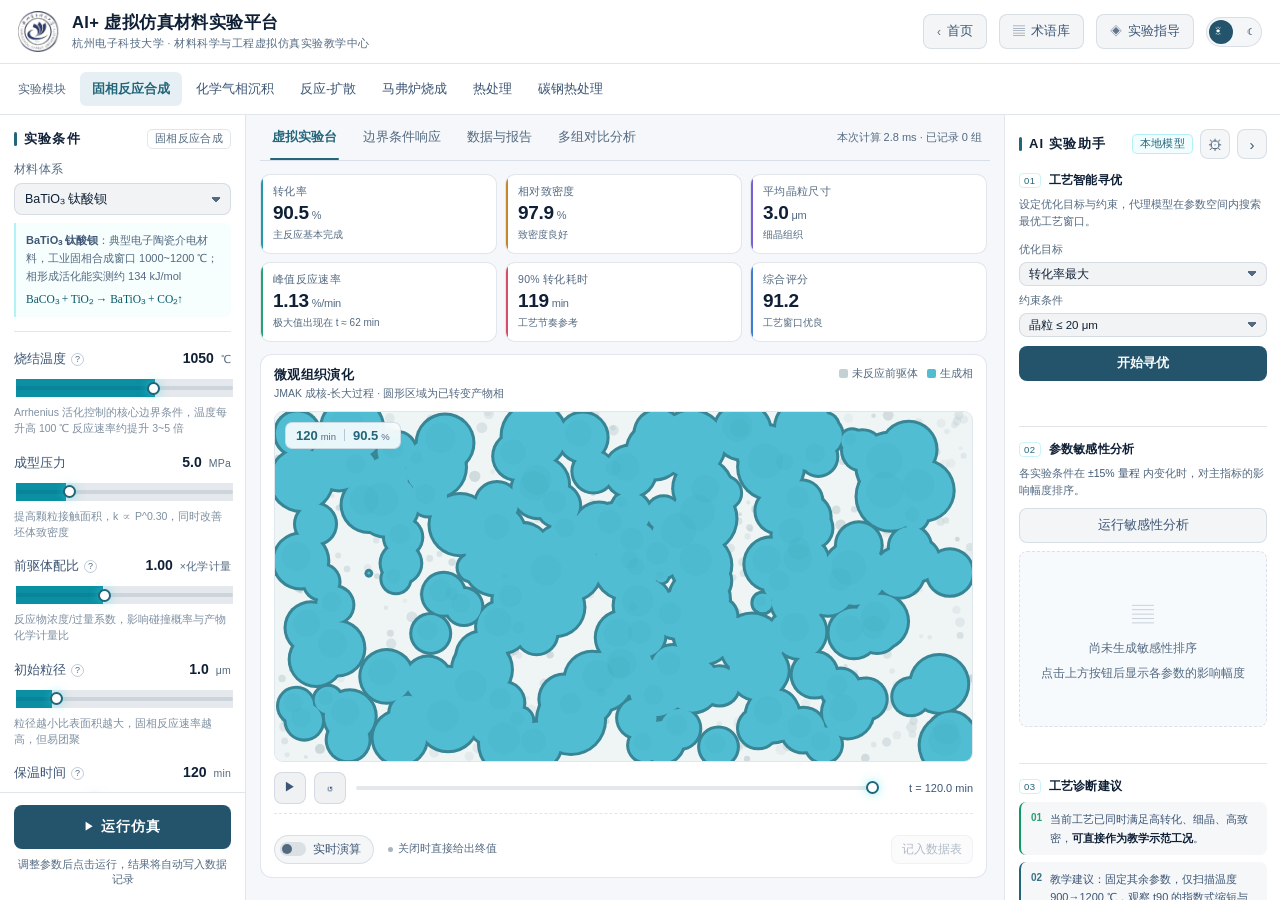
==== commit ae2fe1f8: "新增实验模块 06：碳钢热处理（CCT 曲线、淬透性与淬火回火） (#2) * 新增实验模块：碳钢热处理（CCT 曲线、淬透性与淬火回火）  - modules/quench.js：炉温区加热 + 一" ====
--- a/lab.html
+++ b/lab.html
@@ -503,11 +503,13 @@
 <script src="js/modules/rd.js"></script>
 <script src="js/modules/kiln.js"></script>
 <script src="js/modules/heat.js"></script>
+<script src="js/modules/quench.js"></script>
 <script src="js/modules/solid.ui.js"></script>
 <script src="js/modules/cvd.ui.js"></script>
 <script src="js/modules/rd.ui.js"></script>
 <script src="js/modules/kiln.ui.js"></script>
 <script src="js/modules/heat.ui.js"></script>
+<script src="js/modules/quench.ui.js"></script>
 <script src="js/engine/run.js"></script>
 <script src="js/engine/live.js"></script>
 <script src="js/engine/study.js"></script>
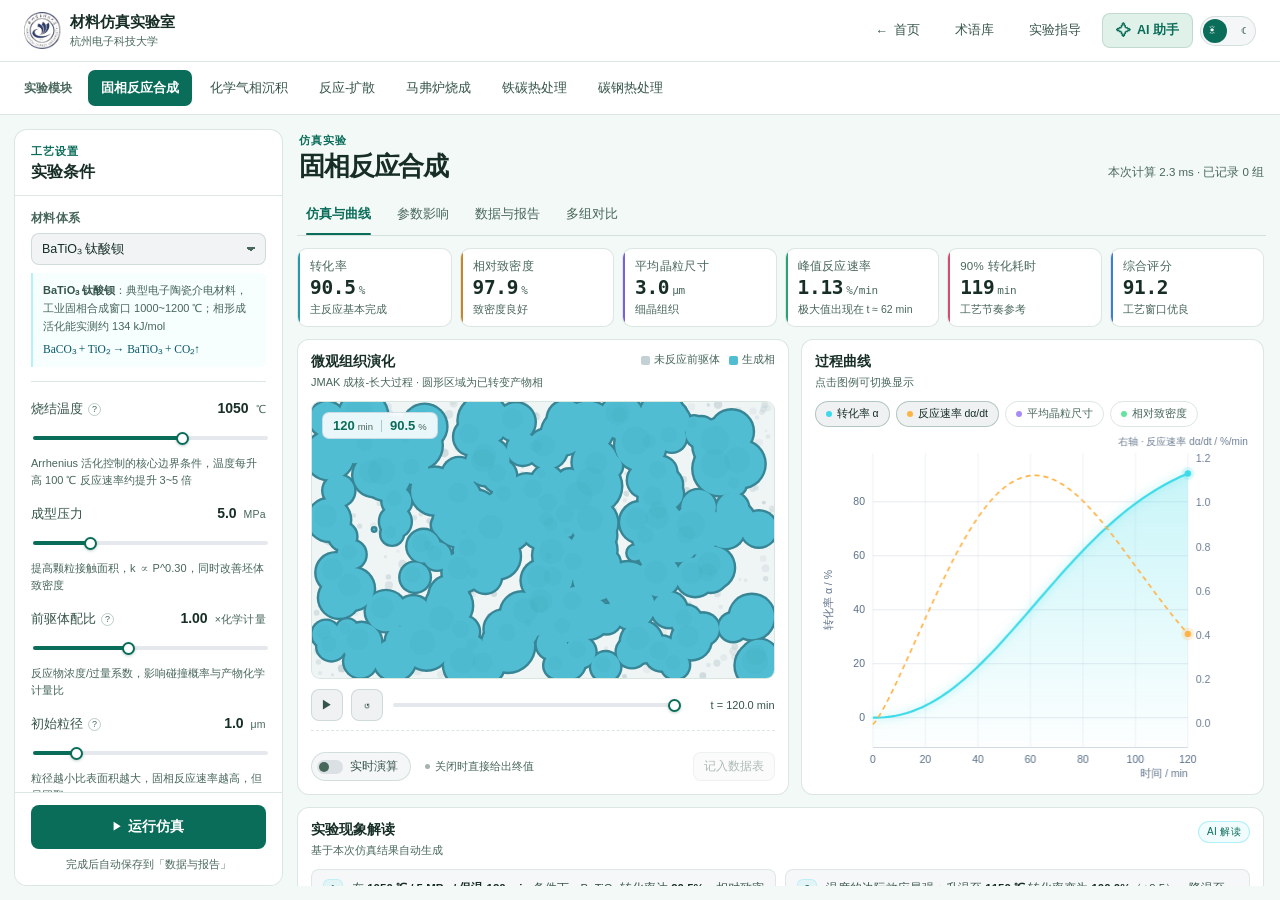
==== commit 3b2b9602: "重做实验平台首页与实验台，加入青绿主题和 AI 抽屉" ====
--- a/lab.html
+++ b/lab.html
@@ -6,7 +6,7 @@
 <title>实验台 · AI+ 虚拟仿真材料实验平台</title>
 <meta name="description" content="虚拟仿真材料实验台：调节温度、压力、浓度与装炉位置，实时逐步求解反应过程，支持多组对比、敏感性分析与实验报告生成。">
 <link rel="icon" type="image/png" href="assets/favicon.png">
-<meta name="theme-color" content="#f5f7fa">
+<meta name="theme-color" content="#f3f9f6">
 <script>
   /* 首屏即应用主题，避免刷新时闪白/闪黑 */
   (function () {
@@ -17,47 +17,35 @@
   })();
 </script>
 <link rel="stylesheet" href="css/style.css">
+<link rel="stylesheet" href="css/lab.css">
 </head>
-<body>
+<body class="lab">
 <div class="app">
 
-  <!-- 窄屏提示：<1180px 时自动出现 -->
-  <div class="narrow-hint" id="narrowHint" hidden>
-    <b>窄屏模式</b>
-    <span>当前窗口宽度不足 1180px，实验台已改为纵向堆叠显示，图表与参数建议在更宽的屏幕（如 1366×768 以上）上使用。</span>
-    <button class="nh-close" id="btnNarrowClose" type="button">知道了</button>
-  </div>
-
-  <!-- ======================= 顶部品牌栏 ======================= -->
-  <header class="topbar">
-    <div class="brand">
-      <div class="brand-mark">
-        <img class="bm-light" src="assets/hdu-emblem-light.png" alt="杭州电子科技大学校徽">
+  <header class="topbar lab-topbar">
+    <a class="brand brand-link" href="index.html">
+      <span class="brand-mark" aria-hidden="true">
+        <img class="bm-light" src="assets/hdu-emblem-light.png" alt="">
         <img class="bm-blue" src="assets/hdu-emblem-blue.png" alt="">
-      </div>
-      <div class="brand-text">
-        <h1>AI+ 虚拟仿真材料实验平台</h1>
-        <p>杭州电子科技大学 · 材料科学与工程虚拟仿真实验教学中心</p>
-      </div>
-    </div>
+      </span>
+      <span class="brand-text">
+        <span class="brand-name">材料仿真实验室</span>
+        <span class="brand-org">杭州电子科技大学</span>
+      </span>
+    </a>
     <div class="top-right">
-      <a class="btn ghost home-back" href="index.html" title="返回首页">
-        <span class="ico">‹</span> 首页
-      </a>
-      <button class="btn ghost" id="btnGlossary">
-        <span class="ico">▤</span> 术语库
+      <a class="btn ghost home-back" href="index.html"><span aria-hidden="true">←</span> 首页</a>
+      <button class="btn ghost" id="btnGlossary" type="button">术语库</button>
+      <button class="btn ghost" id="btnGuide" type="button">实验指导</button>
+      <button class="btn assistant-trigger" id="btnAiExpand" type="button" aria-controls="aiPanel" aria-expanded="false"><span aria-hidden="true">✧</span> AI 助手</button>
+      <button class="theme-switch" id="btnTheme" type="button" role="switch" aria-checked="false" title="切换亮色 / 深色模式" aria-label="深色模式">
+        <i class="ts-ico sun" aria-hidden="true">☀</i><i class="ts-ico moon" aria-hidden="true">☾</i><span class="ts-knob"></span>
       </button>
-      <button class="btn ghost" id="btnGuide">
-        <span class="ico">◈</span> 实验指导
-      </button>
-      <button class="theme-switch" id="btnTheme" role="switch" aria-checked="false" title="切换亮色 / 深色模式" aria-label="切换亮色 / 深色模式">
-        <i class="ts-ico sun">☀</i><i class="ts-ico moon">☾</i><span class="ts-knob"></span>
-      </button>
     </div>
   </header>
 
   <nav class="lab-nav" aria-label="实验模块">
-    <span class="lab-nav-label" aria-hidden="true">实验模块</span>
+    <span class="lab-nav-label">实验模块</span>
     <div class="seg" id="moduleSwitch"></div>
   </nav>
 
@@ -65,12 +53,14 @@
 
     <!-- ======================= 左：实验条件 ======================= -->
     <aside class="panel panel-left">
-      <div class="parameter-scroll">
-        <div class="panel-head">
+      <div class="panel-head params-head">
+        <div>
+          <p class="stage-kicker">工艺设置</p>
           <h2>实验条件</h2>
-          <span class="tag" id="moduleTag">固相反应</span>
-        </div>
-
+        </div>
+        <button class="btn ghost sm" type="button" id="btnParams" aria-expanded="false" aria-controls="parameterScroll">展开参数</button>
+      </div>
+      <div class="parameter-scroll" id="parameterScroll">
         <div class="sub-block">
           <label class="field-label" for="materialSelect">材料体系</label>
           <div class="select-wrap">
@@ -96,22 +86,28 @@
           <span class="run-ico" aria-hidden="true">▶</span>
           <span class="run-label">运行仿真</span>
         </button>
-        <div class="run-hint">调整参数后点击运行，结果将自动写入数据记录</div>
+        <div class="run-hint">完成后自动保存到「数据与报告」</div>
       </div>
     </aside>
 
     <!-- ======================= 中：主工作区 ======================= -->
     <section class="stage">
-      <div class="tabs" id="mainTabs">
-        <button class="tab active" data-tab="bench">虚拟实验台</button>
-        <button class="tab" data-tab="response">边界条件响应</button>
-        <button class="tab" data-tab="data">数据与报告</button>
-        <button class="tab" data-tab="compare">多组对比分析</button>
-        <div class="tab-info" id="tabInfo"></div>
+      <div class="stage-head">
+        <div>
+          <p class="stage-kicker">仿真实验</p>
+          <h1 id="moduleTitle">固相反应合成</h1>
+        </div>
+        <p class="tab-info" id="tabInfo" role="status"></p>
+      </div>
+      <div class="tabs" id="mainTabs" role="tablist" aria-label="实验结果">
+        <button class="tab active" id="tabBench" type="button" role="tab" aria-selected="true" aria-controls="viewBench" data-tab="bench">仿真与曲线</button>
+        <button class="tab" id="tabResponse" type="button" role="tab" aria-selected="false" aria-controls="viewResponse" tabindex="-1" data-tab="response">参数影响</button>
+        <button class="tab" id="tabData" type="button" role="tab" aria-selected="false" aria-controls="viewData" tabindex="-1" data-tab="data">数据与报告</button>
+        <button class="tab" id="tabCompare" type="button" role="tab" aria-selected="false" aria-controls="viewCompare" tabindex="-1" data-tab="compare">多组对比</button>
       </div>
 
       <!-- ---------- 实验台 ---------- -->
-      <div class="tab-body active" data-body="bench">
+      <div class="tab-body active" id="viewBench" role="tabpanel" aria-labelledby="tabBench" tabindex="0" data-body="bench">
         <div class="kpi-row" id="kpiRow"></div>
 
         <div class="viz-grid">
@@ -184,7 +180,7 @@
       </div>
 
       <!-- ---------- 响应曲线 ---------- -->
-      <div class="tab-body" data-body="response">
+      <div class="tab-body" id="viewResponse" role="tabpanel" aria-labelledby="tabResponse" tabindex="0" data-body="response">
         <div class="card">
           <div class="card-head">
             <div>
@@ -200,7 +196,7 @@
       </div>
 
       <!-- ---------- 数据与报告 ---------- -->
-      <div class="tab-body" data-body="data">
+      <div class="tab-body" id="viewData" role="tabpanel" aria-labelledby="tabData" tabindex="0" data-body="data">
         <div class="toolbar">
           <div class="tool-left">
             <span class="count-badge"><b id="dataCount">0</b> 条仿真记录</span>
@@ -220,7 +216,7 @@
       </div>
 
       <!-- ---------- 对比分析 ---------- -->
-      <div class="tab-body" data-body="compare">
+      <div class="tab-body" id="viewCompare" role="tabpanel" aria-labelledby="tabCompare" tabindex="0" data-body="compare">
         <div class="toolbar">
           <div class="tool-left">
             <span class="count-badge"><b id="cmpCount">0</b> 组实验参与对比</span>
@@ -261,24 +257,19 @@
       </div>
     </section>
 
-    <!-- ======================= 右：AI 助手 ======================= -->
-    <aside class="panel panel-right" id="aiPanel">
-
-      <!-- 收起态：竖向把手 -->
-      <button class="ai-rail" id="btnAiExpand" type="button" title="展开 AI 实验助手" aria-label="展开 AI 实验助手" aria-expanded="false">
-        <span class="ai-rail-chev">‹</span>
-        <span class="ai-rail-badge">AI</span>
-        <span class="ai-rail-text">实验助手</span>
-      </button>
-
-      <!-- 展开态：完整内容 -->
+  </main>
+</div>
+
+<div class="assistant-layer" hidden>
+  <div class="assistant-scrim" id="aiBackdrop" aria-hidden="true"></div>
+  <aside class="panel panel-right" id="aiPanel" role="dialog" aria-modal="true" aria-labelledby="assistantTitle" inert>
       <div class="ai-body" id="aiBody">
       <div class="panel-head">
-        <h2>AI 实验助手</h2>
+        <h2 id="assistantTitle">AI 实验助手</h2>
         <div class="panel-head-right">
           <span class="tag accent" id="aiTag">本地模型</span>
           <button class="ai-collapse" id="btnAiConfig" type="button" title="接入外部大模型" aria-label="接入外部大模型">⚙</button>
-          <button class="ai-collapse" id="btnAiCollapse" type="button" title="收起面板" aria-label="收起 AI 实验助手" aria-expanded="true">›</button>
+          <button class="ai-collapse" id="btnAiCollapse" type="button" title="关闭面板" aria-label="关闭 AI 实验助手">✕</button>
         </div>
       </div>
 
@@ -365,8 +356,7 @@
         <div class="ai-status" id="aiChatStatus"></div>
       </div>
       </div>
-    </aside>
-  </main>
+  </aside>
 </div>
 
 <!-- ======================= 实验指导弹窗 ======================= -->
@@ -415,11 +405,11 @@
 </div>
 
 <!-- ======================= 接入外部大模型 ======================= -->
-<div class="modal" id="aiConfigModal">
+<div class="modal" id="aiConfigModal" role="dialog" aria-modal="true" aria-labelledby="aiConfigTitle">
   <div class="modal-card ai-cfg-card">
     <div class="modal-head">
-      <h2>接入外部大模型</h2>
-      <button class="modal-close" data-close="aiConfigModal">✕</button>
+      <h2 id="aiConfigTitle">接入外部大模型</h2>
+      <button class="modal-close" data-close="aiConfigModal" aria-label="关闭外部模型配置">✕</button>
     </div>
     <div class="modal-body ai-cfg-body">
       <p class="ai-cfg-lead">
--- a/css/style.css
+++ b/css/style.css
@@ -2536,6 +2536,7 @@
 @media (prefers-reduced-motion: reduce) {
   *, *::before, *::after {
     animation-duration: 0.001ms !important;
+    animation-delay: 0ms !important;
     animation-iteration-count: 1 !important;
     transition-duration: 0.001ms !important;
     scroll-behavior: auto !important;
@@ -2589,3 +2590,59 @@
   opacity: 0;
   transition: clip-path 620ms cubic-bezier(0.32, 0.72, 0.24, 1), opacity 260ms ease 120ms;
 }
+
+/* Interface accents and type shared by the homepage and workbench. */
+:root {
+  --mono: "Cascadia Mono", Consolas, monospace;
+  --ui-shadow: 0 8px 24px rgba(4, 18, 13, .25);
+}
+html[data-theme="light"] {
+  --bg: #f3f9f6;
+  --bg2: #e6f2eb;
+  --panel2: #f3f9f6;
+  --txt: #172e27;
+  --txt2: #36554a;
+  --txt3: #48675b;
+  --line: rgba(20, 86, 66, .15);
+  --line2: rgba(20, 86, 66, .28);
+  --line-soft: rgba(20, 86, 66, .10);
+  --cyan: #0a6d59;
+  --blue: var(--cyan);
+  --accent-bg: var(--cyan);
+  --accent-soft: #dff1e9;
+  --canvas-bg: #edf6f2;
+  --th-bg: #e5f2ed;
+  --empty-bg: #f3f9f6;
+  --modal-bg: linear-gradient(170deg, #ffffff, #eff8f4);
+  --ui-shadow: 0 8px 24px rgba(19, 86, 65, .09);
+}
+html[data-theme="dark"] {
+  --bg: #101d19;
+  --bg2: #0b1612;
+  --panel: #192b25;
+  --panel2: #223830;
+  --topbar-bg: #162620;
+  --txt: #e8f7ef;
+  --txt2: #c0ddd0;
+  --txt3: #a5c3b5;
+  --line: rgba(146, 209, 182, .17);
+  --line2: rgba(146, 209, 182, .29);
+  --line-soft: rgba(146, 209, 182, .10);
+  --cyan: #79dec0;
+  --blue: var(--cyan);
+  --accent-bg: var(--cyan);
+  --accent-ink: #102820;
+  --accent-soft: #23483c;
+  --canvas-bg: #0e1c17;
+  --th-bg: #223a30;
+  --opt-bg: #162620;
+  --empty-bg: #13241d;
+  --modal-bg: linear-gradient(170deg, #1b3027, #13231d);
+  --toast-bg: #1b3027;
+}
+.brand-link { color: var(--txt); gap: 9px; }
+.brand-link .brand-mark { width: 37px; height: 37px; }
+.brand-name, .brand-org { display: block; }
+.brand-name { font-size: 15px; font-weight: 700; line-height: 1.35; }
+.brand-org { margin-top: 2px; color: var(--txt3); font-size: 11px; }
+.brand-link:focus-visible, .mod-card:focus-visible { outline: 2px solid var(--cyan); outline-offset: 3px; }
--- a/css/lab.css
+++ b/css/lab.css
@@ -0,0 +1,151 @@
+/* Workbench layout. The simulation, charts and dialogs use the shared styles. */
+.lab .app { min-width: 0; }
+.lab-topbar { gap: 12px; padding-inline: 24px; height: 62px; flex-basis: 62px; }
+.lab-topbar .top-right { gap: 7px; }
+.lab-topbar .btn { min-height: 35px; }
+.lab-topbar .btn.ghost { border-color: transparent; background: transparent; }
+.lab-topbar .btn.ghost:hover, .assistant-trigger:hover { background: var(--fill-5); }
+.assistant-trigger { color: var(--cyan); background: var(--accent-soft); border-color: var(--line); font-weight: 650; }
+.assistant-trigger span { font-size: 15px; line-height: 1; }
+.lab-nav { padding: 8px 24px; gap: 16px; }
+.lab-nav-label { font-weight: 650; }
+.lab-nav .seg { gap: 5px; }
+.lab-nav .seg button { min-height: 36px; padding-inline: 13px; border-radius: 7px; font-size: 13px; }
+.lab-nav .seg button.active { color: var(--accent-ink); background: var(--accent-bg); }
+
+.lab .layout {
+  display: grid;
+  grid-template-columns: clamp(246px, 21vw, 302px) minmax(0, 1fr);
+  gap: 14px;
+  padding: 14px;
+  transition: none;
+}
+.lab .panel-left {
+  padding: 0; min-width: 0; display: flex; flex-direction: column;
+  background: var(--panel); border: 1px solid var(--line); border-radius: 13px; overflow: hidden;
+}
+.params-head { margin: 0; padding: 14px 16px 12px; border-bottom: 1px solid var(--line); flex-shrink: 0; gap: 8px; }
+.stage-kicker { color: var(--cyan); margin: 0 0 3px; font-weight: 650; font-size: 11px; letter-spacing: .09em; }
+.params-head h2 { font-size: 16px; letter-spacing: 0; font-weight: 700; padding: 0; }
+.params-head h2::before { display: none; }
+#btnParams { display: none; }
+.lab .parameter-scroll { flex: 1; min-height: 0; padding: 14px 16px; overflow-y: auto; }
+.lab .run-actions { padding: 12px 16px; border-top: 1px solid var(--line); background: var(--panel); }
+.lab .run-btn { margin-top: 0; letter-spacing: 0; }
+.lab .field-label { font-size: 12px; font-weight: 650; }
+.lab .material-note, .lab .param-hint { opacity: 1; font-size: 11px; }
+.lab .param-range::-webkit-slider-runnable-track {
+  background: linear-gradient(90deg, var(--cyan) var(--range-fill, 0%), var(--fill-6) 0);
+}
+.lab .param-range::-moz-range-progress { background: var(--cyan); height: 4px; border-radius: 3px; }
+.lab input[type="range"]::-webkit-slider-thumb { box-shadow: 0 1px 3px var(--line2); }
+.lab .viz-bar input[type="range"] { min-width: 0; }
+
+.lab .stage { padding: 0; container-type: inline-size; }
+.stage-head { display: flex; justify-content: space-between; align-items: end; gap: 8px; padding: 4px 2px 11px; }
+.stage-head h1 { margin: 0; color: var(--txt); font-size: clamp(21px, 2vw, 28px); line-height: 1.2; letter-spacing: -.045em; }
+.stage-head .tab-info { padding: 0 0 2px; margin: 0; font-size: 11.5px; text-align: right; }
+.lab .tabs { gap: 2px 8px; min-height: 43px; flex: 0 0 auto; }
+.lab .tab { min-height: 42px; font-size: 13px; padding: 7px 9px; }
+.lab .tab.active::after { left: 9px; right: 9px; }
+.lab .tab-body { padding: 12px 2px 0 0; }
+.lab .kpi-row { grid-template-columns: repeat(3, minmax(0, 1fr)); gap: 8px; }
+.lab .kpi { padding: 10px 10px 9px 12px; min-height: 75px; }
+.lab .kpi .k-label { font-size: 11.5px; }
+.lab .kpi .k-val { font: 650 clamp(16px, 1.52vw, 22px)/1.15 var(--mono); }
+.lab .kpi .k-meta { font-size: 10.5px; }
+.lab .card { padding: 13px; }
+.lab .card-head h3 { font-size: 14px; font-weight: 700; letter-spacing: 0; }
+.lab .card-sub { font-size: 11px; line-height: 1.55; }
+.lab .viz-grid { grid-template-columns: minmax(0, 1fr); }
+.lab .viz-card .canvas-wrap { height: 278px; flex: 1 0 auto; }
+.lab .chart-card .chart-wrap.tall { min-height: 265px; }
+.lab .card-head .seg { flex-wrap: wrap; }
+@container (min-width: 760px) {
+  .lab .kpi-row { grid-template-columns: repeat(auto-fit, minmax(110px, 1fr)); }
+  .lab .viz-grid { grid-template-columns: minmax(0, 1.06fr) minmax(0, 1fr); }
+  .lab .compare-grid { grid-template-columns: repeat(2, minmax(0, 1fr)); }
+}
+
+/* 碳钢模块的截面、CCT、温度和炉膛示意共用一张画布。 */
+.lab[data-module="quench"] .viz-grid { grid-template-columns: minmax(0, 1fr); }
+.lab[data-module="quench"] .viz-card .canvas-wrap { height: 360px; }
+@container (max-width: 652px) {
+  .lab[data-module="quench"] .viz-card .canvas-wrap { height: 530px; }
+}
+
+/* Keep the offscreen drawer inside a fixed layer so it cannot widen the page. */
+.assistant-layer {
+  --drawer-duration: 250ms;
+  position: fixed; inset: 0; z-index: 69;
+  overflow: hidden;
+  pointer-events: none;
+}
+.assistant-scrim {
+  position: absolute; inset: 0; background: var(--scrim);
+  opacity: 0;
+  transition: opacity var(--drawer-duration) ease;
+}
+.lab #aiPanel {
+  position: absolute; inset: 0 0 0 auto;
+  width: min(420px, 100%); border: 0; border-left: 1px solid var(--line);
+  box-shadow: var(--sh-card); background: var(--panel);
+  transform: translateX(100%);
+  transition: transform var(--drawer-duration) cubic-bezier(.22, .72, .28, 1);
+}
+.assistant-open .assistant-layer { pointer-events: auto; }
+.assistant-open .assistant-scrim { opacity: 1; }
+.lab.assistant-open #aiPanel { transform: translateX(0); }
+@media (prefers-reduced-motion: reduce) {
+  .assistant-scrim, .lab #aiPanel { transition: none !important; }
+}
+.lab #aiPanel .ai-body { width: 100%; padding: 16px; }
+.lab #aiPanel .panel-head { position: sticky; top: -16px; z-index: 3; background: var(--panel); margin: -16px -16px 14px; padding: 14px 16px; border-bottom: 1px solid var(--line); }
+.lab #aiPanel .panel-head h2 { font-size: 16px; padding: 0; letter-spacing: 0; }
+.lab #aiPanel .panel-head h2::before { display: none; }
+.lab #btnAiCollapse { display: grid; }
+.lab.assistant-open { overflow: hidden; }
+
+@media (min-width: 801px) {
+  body.lab { overflow: hidden; }
+  .lab .app { height: 100%; }
+  .lab .layout { min-height: 0; }
+  .lab .stage { min-height: 0; }
+  .lab .tab-body { overflow-y: auto; }
+}
+@media (max-width: 800px) {
+  .lab .app { min-height: 100%; height: auto; }
+  .lab-topbar { height: auto; flex-basis: auto; padding: 9px 14px; gap: 7px; }
+  .lab-topbar .top-right { gap: 4px; }
+  .lab-topbar .btn { padding-inline: 8px; }
+  .lab-nav { padding: 8px 14px; gap: 4px; flex-direction: column; align-items: stretch; }
+  .lab-nav .seg { display: grid; grid-template-columns: repeat(6, minmax(0, 1fr)); gap: 4px; }
+  .lab-nav .seg button { padding: 5px 4px; white-space: normal; font-size: 12px; }
+  .lab .layout { grid-template-columns: minmax(0, 1fr); padding: 10px; gap: 14px; }
+  .lab .stage { min-height: 0; order: 2; }
+  .lab .panel-left { order: 1; }
+  .lab .parameter-scroll { overflow: visible; }
+  .lab .tab-body { overflow: visible; padding-right: 0; }
+  .lab .tab { padding-inline: 7px; }
+  .lab .toolbar, .lab .tool-left, .lab .tool-right { flex-wrap: wrap; }
+  .lab .card { padding: 11px; }
+  .lab .stage-head { align-items: start; flex-direction: column; }
+  .lab .stage-head .tab-info { text-align: left; }
+  #btnParams { display: inline-flex; }
+  .lab .panel-left:not(.params-open) .parameter-scroll { display: none; }
+  .lab .run-actions { border-top: 0; }
+  .lab .params-open .run-actions { border-top: 1px solid var(--line); }
+}
+@media (max-width: 480px) {
+  .lab .kpi-row { grid-template-columns: repeat(2, minmax(0, 1fr)); }
+  .lab-nav .seg { grid-template-columns: repeat(3, minmax(0, 1fr)); }
+  .lab .tabs { gap: 1px; justify-content: space-between; }
+  .lab .tab { font-size: 12px; padding-inline: 5px; }
+  .lab .tab.active::after { inset-inline: 5px; }
+  .lab .insight-grid, .lab .sweep-grid { grid-template-columns: minmax(0, 1fr); }
+  .lab .modal { padding: 10px; }
+}
+@media print {
+  .assistant-layer { display: none !important; }
+  body.lab { overflow: visible; }
+}
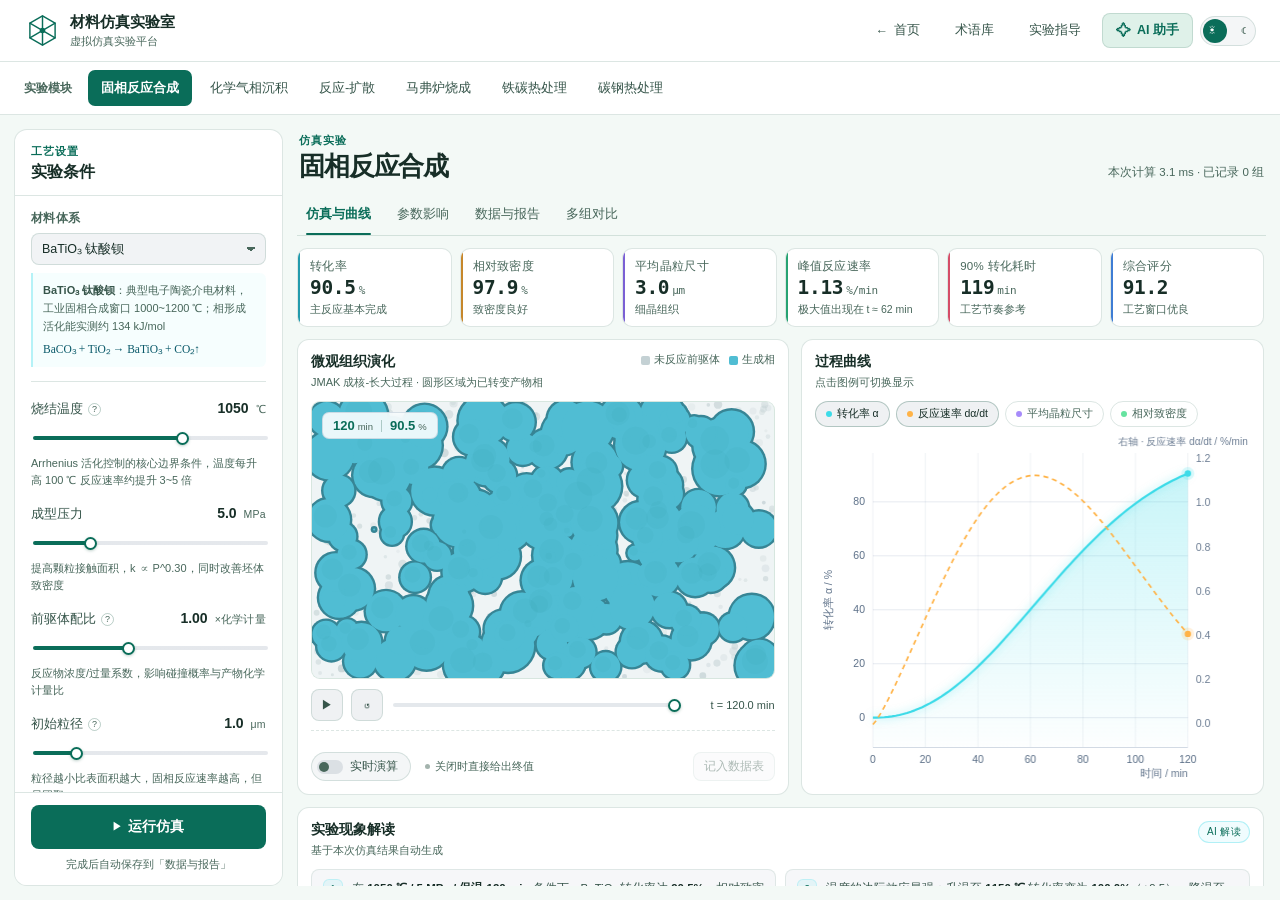
==== commit 7965e236: "移除校徽与学校标识，顶栏改用平台自有标识 (#6) 删除 assets 下四张学校标识位图（含 favicon），站点图标改为自绘的六方晶格 favicon.svg。 顶栏标识改为内联 SVG 晶格图" ====
--- a/lab.html
+++ b/lab.html
@@ -5,7 +5,7 @@
 <meta name="viewport" content="width=device-width, initial-scale=1.0">
 <title>实验台 · AI+ 虚拟仿真材料实验平台</title>
 <meta name="description" content="虚拟仿真材料实验台：调节温度、压力、浓度与装炉位置，实时逐步求解反应过程，支持多组对比、敏感性分析与实验报告生成。">
-<link rel="icon" type="image/png" href="assets/favicon.png">
+<link rel="icon" type="image/svg+xml" href="assets/favicon.svg">
 <meta name="theme-color" content="#f3f9f6">
 <script>
   /* 首屏即应用主题，避免刷新时闪白/闪黑 */
@@ -25,12 +25,15 @@
   <header class="topbar lab-topbar">
     <a class="brand brand-link" href="index.html">
       <span class="brand-mark" aria-hidden="true">
-        <img class="bm-light" src="assets/hdu-emblem-light.png" alt="">
-        <img class="bm-blue" src="assets/hdu-emblem-blue.png" alt="">
+        <svg viewBox="0 0 32 32" focusable="false">
+          <path d="M16 3.4 26.9 9.7v12.6L16 28.6 5.1 22.3V9.7L16 3.4Z"/>
+          <path d="M16 3.4v25.2M5.1 9.7l21.8 12.6M26.9 9.7 5.1 22.3"/>
+          <circle cx="16" cy="16" r="2.4"/>
+        </svg>
       </span>
       <span class="brand-text">
         <span class="brand-name">材料仿真实验室</span>
-        <span class="brand-org">杭州电子科技大学</span>
+        <span class="brand-org">虚拟仿真实验平台</span>
       </span>
     </a>
     <div class="top-right">
--- a/css/style.css
+++ b/css/style.css
@@ -24,7 +24,6 @@
   --violet: #a78bfa;
   --green: #66e3a0;
   --red: #ff7b93;
-  --hdu: #1c4e8f;
   --r: 12px;
 
   /* ---------- 三栏宽度（右栏可收起） ---------- */
@@ -246,15 +245,18 @@
   opacity: 0;
 }
 html[data-theme="dark"] .brand-mark::before { opacity: 1; }
-.brand-mark img {
+.brand-mark svg {
   position: relative;
   width: 100%;
   height: 100%;
-  object-fit: contain;
   display: block;
-}
-html[data-theme="dark"] .brand-mark .bm-blue,
-html[data-theme="light"] .brand-mark .bm-light { display: none; }
+  fill: none;
+  stroke: var(--accent-bg);
+  stroke-width: 1.25;
+  stroke-linejoin: round;
+  stroke-linecap: round;
+}
+.brand-mark svg circle { fill: var(--accent-bg); stroke: none; }
 
 .brand-text h1 {
   margin: 0;
